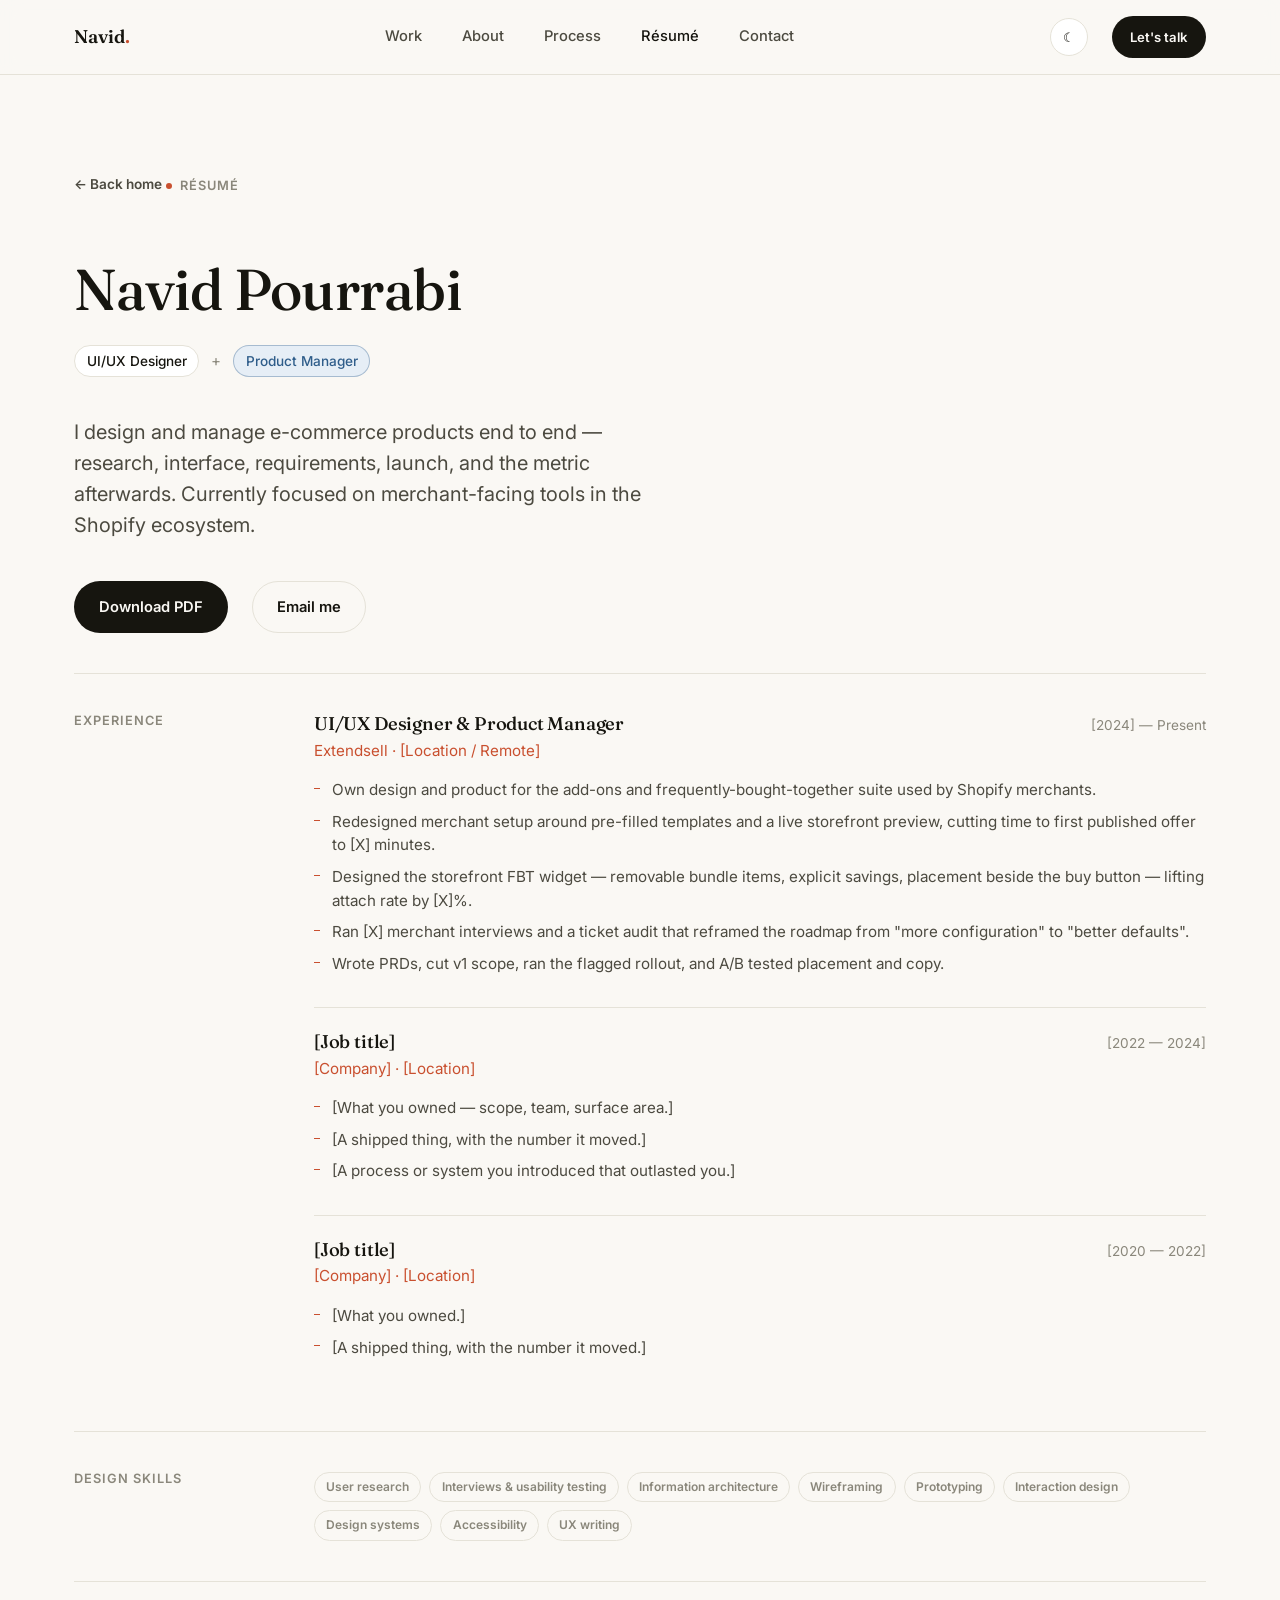
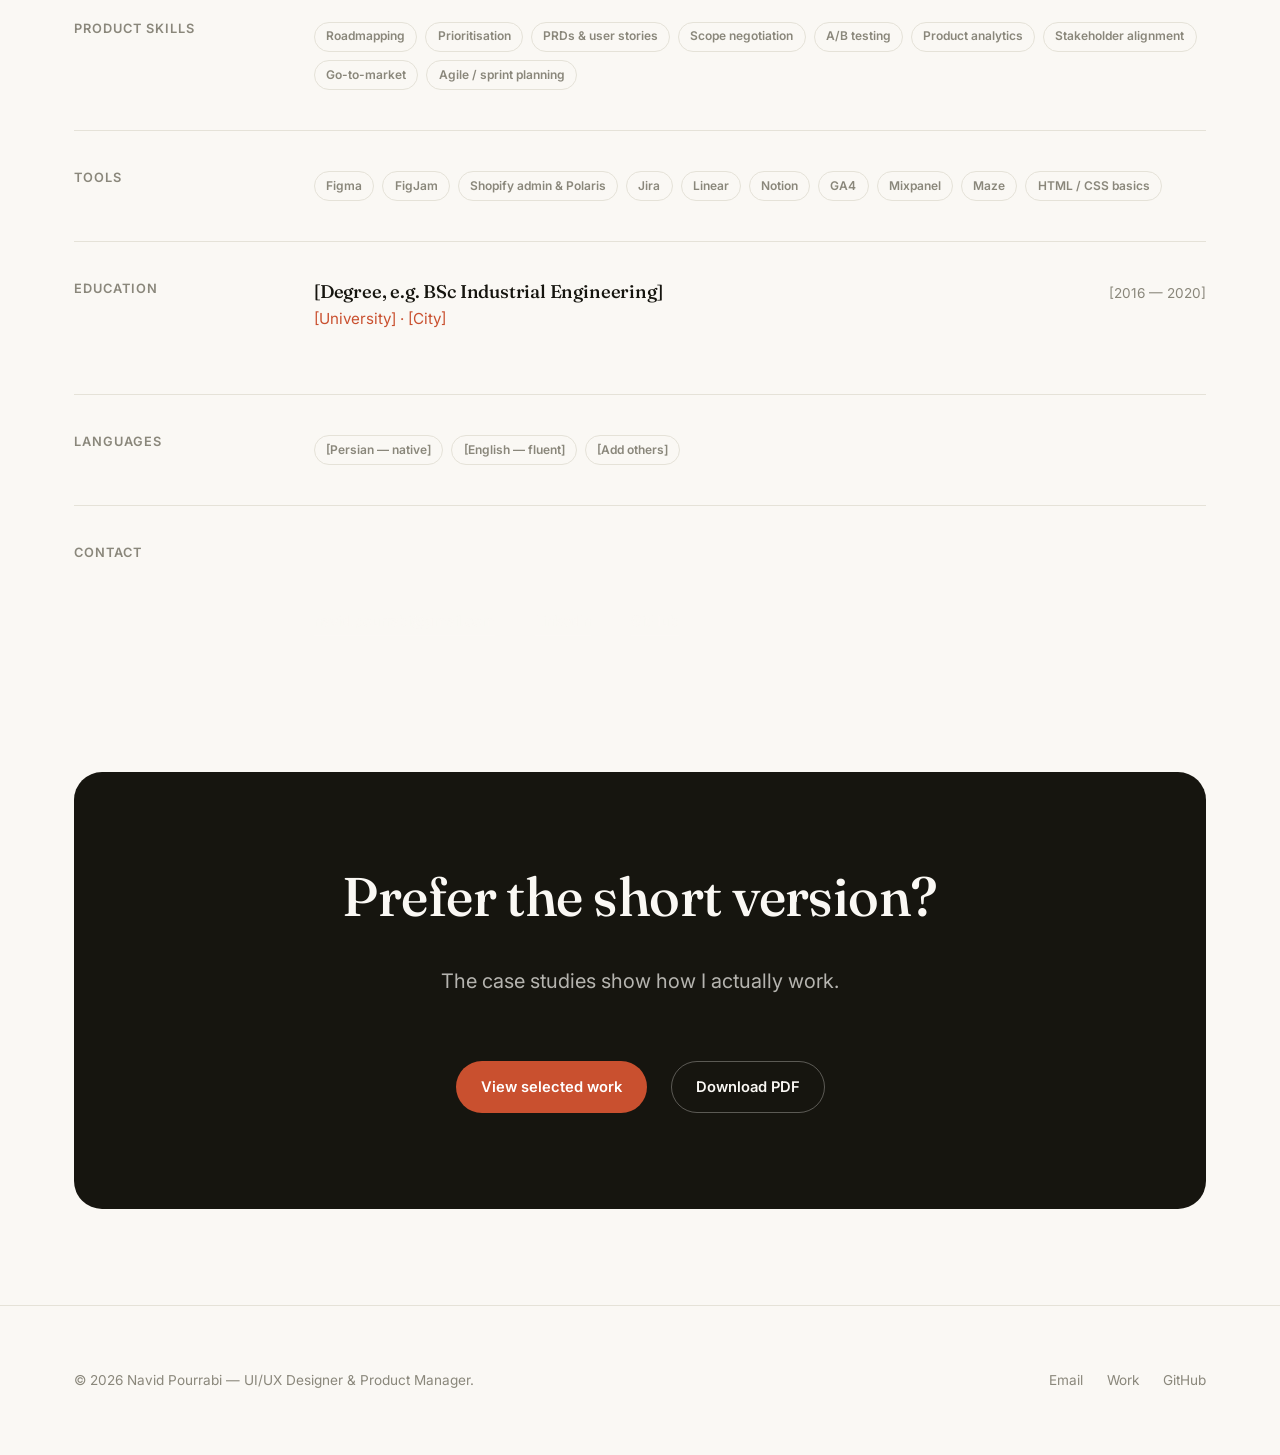
==== resume.html @ 749eed10 "Rebuild portfolio around dual UI/UX + product role - Reposition site for "UI/UX Designer & Product M" ====
<!DOCTYPE html>
<html lang="en">
<head>
<meta charset="UTF-8" />
<meta name="viewport" content="width=device-width, initial-scale=1.0" />
<title>Résumé — Navid Pourrabi, UI/UX Designer &amp; Product Manager</title>
<meta name="description" content="Résumé of Navid Pourrabi — UI/UX designer and product manager working on e-commerce products." />

<!--
  FILL-IN GUIDE
  -------------
  Replace every [SQUARE BRACKET] with your real details.
  Drop your PDF at: assets/resume-navid-pourrabi.pdf
  (the Download button below already points there)
-->

<link rel="preconnect" href="https://fonts.googleapis.com" />
<link rel="preconnect" href="https://fonts.gstatic.com" crossorigin />
<link href="https://fonts.googleapis.com/css2?family=Fraunces:ital,opsz,wght@0,9..144,400;0,9..144,500;0,9..144,600;1,9..144,500&family=Inter:wght@400;500;600;700&display=swap" rel="stylesheet" />
<link rel="stylesheet" href="assets/css/style.css" />
<script>(function(){try{var t=localStorage.getItem("theme");if(!t){t=window.matchMedia("(prefers-color-scheme: dark)").matches?"dark":"light";}document.documentElement.setAttribute("data-theme",t);}catch(e){}})();</script>
</head>
<body>

<header class="site-header">
  <div class="wrap">
    <a href="index.html" class="logo">Navid<span>.</span></a>
    <nav class="nav-links">
      <a href="index.html#work">Work</a>
      <a href="index.html#about">About</a>
      <a href="index.html#process">Process</a>
      <a href="resume.html" class="active">Résumé</a>
      <a href="index.html#contact">Contact</a>
    </nav>
    <div class="nav-actions">
      <button class="theme-toggle" data-theme-toggle aria-label="Toggle dark mode">☾</button>
      <a href="index.html#contact" class="btn btn-primary btn-sm">Let's talk</a>
      <button class="nav-toggle" data-nav-toggle aria-label="Toggle menu"><span></span></button>
    </div>
  </div>
</header>

<main>

  <section class="resume-head">
    <div class="wrap">
      <a href="index.html" class="cs-back reveal">← Back home</a>
      <div class="eyebrow reveal">Résumé</div>
      <h1 class="reveal">Navid Pourrabi</h1>

      <div class="role-line reveal">
        <span class="role-chip">UI/UX Designer</span>
        <span class="role-sep">+</span>
        <span class="role-chip is-data">Product Manager</span>
      </div>

      <p class="hero-sub reveal">
        I design and manage e-commerce products end to end — research, interface,
        requirements, launch, and the metric afterwards. Currently focused on
        merchant-facing tools in the Shopify ecosystem.
      </p>

      <div class="resume-actions reveal">
        <a href="assets/resume-navid-pourrabi.pdf" class="btn btn-primary" download>Download PDF</a>
        <a href="mailto:navid.pourrabi@gmail.com" class="btn btn-ghost">Email me</a>
      </div>
    </div>
  </section>

  <div class="wrap">

    <!-- ============ EXPERIENCE ============ -->
    <section class="resume-grid reveal">
      <h2>Experience</h2>
      <div>

        <div class="resume-role">
          <div class="r-top">
            <h3>UI/UX Designer &amp; Product Manager</h3>
            <span class="r-when">[2024] — Present</span>
          </div>
          <div class="r-org">Extendsell · [Location / Remote]</div>
          <ul>
            <li>Own design and product for the add-ons and frequently-bought-together suite used by Shopify merchants.</li>
            <li>Redesigned merchant setup around pre-filled templates and a live storefront preview, cutting time to first published offer to [X] minutes.</li>
            <li>Designed the storefront FBT widget — removable bundle items, explicit savings, placement beside the buy button — lifting attach rate by [X]%.</li>
            <li>Ran [X] merchant interviews and a ticket audit that reframed the roadmap from "more configuration" to "better defaults".</li>
            <li>Wrote PRDs, cut v1 scope, ran the flagged rollout, and A/B tested placement and copy.</li>
          </ul>
        </div>

        <!-- DUPLICATE THIS BLOCK PER ROLE -->
        <div class="resume-role">
          <div class="r-top">
            <h3>[Job title]</h3>
            <span class="r-when">[2022 — 2024]</span>
          </div>
          <div class="r-org">[Company] · [Location]</div>
          <ul>
            <li>[What you owned — scope, team, surface area.]</li>
            <li>[A shipped thing, with the number it moved.]</li>
            <li>[A process or system you introduced that outlasted you.]</li>
          </ul>
        </div>

        <div class="resume-role">
          <div class="r-top">
            <h3>[Job title]</h3>
            <span class="r-when">[2020 — 2022]</span>
          </div>
          <div class="r-org">[Company] · [Location]</div>
          <ul>
            <li>[What you owned.]</li>
            <li>[A shipped thing, with the number it moved.]</li>
          </ul>
        </div>

      </div>
    </section>

    <!-- ============ SKILLS ============ -->
    <section class="resume-grid reveal">
      <h2>Design skills</h2>
      <div class="tag-cloud">
        <span class="pill">User research</span>
        <span class="pill">Interviews &amp; usability testing</span>
        <span class="pill">Information architecture</span>
        <span class="pill">Wireframing</span>
        <span class="pill">Prototyping</span>
        <span class="pill">Interaction design</span>
        <span class="pill">Design systems</span>
        <span class="pill">Accessibility</span>
        <span class="pill">UX writing</span>
      </div>
    </section>

    <section class="resume-grid reveal">
      <h2>Product skills</h2>
      <div class="tag-cloud">
        <span class="pill">Roadmapping</span>
        <span class="pill">Prioritisation</span>
        <span class="pill">PRDs &amp; user stories</span>
        <span class="pill">Scope negotiation</span>
        <span class="pill">A/B testing</span>
        <span class="pill">Product analytics</span>
        <span class="pill">Stakeholder alignment</span>
        <span class="pill">Go-to-market</span>
        <span class="pill">Agile / sprint planning</span>
      </div>
    </section>

    <section class="resume-grid reveal">
      <h2>Tools</h2>
      <div class="tag-cloud">
        <span class="pill">Figma</span>
        <span class="pill">FigJam</span>
        <span class="pill">Shopify admin &amp; Polaris</span>
        <span class="pill">Jira</span>
        <span class="pill">Linear</span>
        <span class="pill">Notion</span>
        <span class="pill">GA4</span>
        <span class="pill">Mixpanel</span>
        <span class="pill">Maze</span>
        <span class="pill">HTML / CSS basics</span>
      </div>
    </section>

    <!-- ============ EDUCATION ============ -->
    <section class="resume-grid reveal">
      <h2>Education</h2>
      <div>
        <div class="resume-role">
          <div class="r-top">
            <h3>[Degree, e.g. BSc Industrial Engineering]</h3>
            <span class="r-when">[2016 — 2020]</span>
          </div>
          <div class="r-org">[University] · [City]</div>
        </div>
        <!-- Add certifications here too, e.g. Google UX, Nielsen Norman, Scrum -->
      </div>
    </section>

    <!-- ============ LANGUAGES ============ -->
    <section class="resume-grid reveal">
      <h2>Languages</h2>
      <div class="tag-cloud">
        <span class="pill">[Persian — native]</span>
        <span class="pill">[English — fluent]</span>
        <span class="pill">[Add others]</span>
      </div>
    </section>

    <!-- ============ CONTACT ============ -->
    <section class="resume-grid reveal">
      <h2>Contact</h2>
      <div class="contact-list" style="justify-content:flex-start;">
        <a href="mailto:navid.pourrabi@gmail.com">navid.pourrabi@gmail.com</a>
        <a href="https://www.linkedin.com/in/your-handle" target="_blank" rel="noopener">LinkedIn</a>
        <a href="https://github.com/NavidPourrabi" target="_blank" rel="noopener">GitHub</a>
      </div>
    </section>

  </div>

  <section class="section">
    <div class="wrap">
      <div class="cta-block reveal">
        <h2>Prefer the short version?</h2>
        <p class="hero-sub">The case studies show how I actually work.</p>
        <div class="cta-actions">
          <a href="index.html#work" class="btn btn-primary">View selected work</a>
          <a href="assets/resume-navid-pourrabi.pdf" class="btn btn-ghost" download>Download PDF</a>
        </div>
      </div>
    </div>
  </section>

</main>

<footer class="site-footer">
  <div class="wrap" style="display:flex;align-items:center;justify-content:space-between;flex-wrap:wrap;gap:1rem;width:100%;">
    <span>© <span data-year></span> Navid Pourrabi — UI/UX Designer &amp; Product Manager.</span>
    <div class="footer-links">
      <a href="mailto:navid.pourrabi@gmail.com">Email</a>
      <a href="index.html#work">Work</a>
      <a href="https://github.com/NavidPourrabi" target="_blank" rel="noopener">GitHub</a>
    </div>
  </div>
</footer>

<script src="assets/js/main.js"></script>
</body>
</html>
---- assets/css/style.css ----
/* ==========================================================================
   Design tokens
   ========================================================================== */
:root {
  /* Color */
  --color-bg: #faf8f4;
  --color-surface: #ffffff;
  --color-ink: #16150f;
  --color-ink-soft: #4c4a40;
  --color-ink-faint: #8a877b;
  --color-border: #e5e2d8;
  --color-accent: #c9502f;
  --color-accent-ink: #14140f;

  /* Data accent — metrics, outcome numbers, charts */
  --color-data: #2f5d8a;
  --color-data-soft: #e6eef6;

  /* Dark mode */
  --color-bg-dark: #100f0c;
  --color-surface-dark: #191814;
  --color-ink-dark: #f5f3ed;
  --color-ink-soft-dark: #c2bfb2;
  --color-ink-faint-dark: #7d7a6f;
  --color-border-dark: #2b2a23;
  --color-data-dark: #7fb0dd;
  --color-data-soft-dark: #1a2733;

  /* Type */
  --font-display: 'Fraunces', Georgia, 'Times New Roman', serif;
  --font-body: 'Inter', -apple-system, BlinkMacSystemFont, 'Segoe UI', sans-serif;

  /* Spacing scale */
  --space-3xs: 0.25rem;
  --space-2xs: 0.5rem;
  --space-xs: 0.75rem;
  --space-sm: 1rem;
  --space-md: 1.5rem;
  --space-lg: 2.5rem;
  --space-xl: 4rem;
  --space-2xl: 6rem;
  --space-3xl: 9rem;

  /* Layout */
  --max-width: 1180px;
  --radius-sm: 6px;
  --radius-md: 14px;
  --radius-lg: 28px;

  --ease: cubic-bezier(0.16, 1, 0.3, 1);
}

[data-theme='dark'] {
  --color-bg: var(--color-bg-dark);
  --color-surface: var(--color-surface-dark);
  --color-ink: var(--color-ink-dark);
  --color-ink-soft: var(--color-ink-soft-dark);
  --color-ink-faint: var(--color-ink-faint-dark);
  --color-border: var(--color-border-dark);
  --color-accent: #e8714e;
  --color-data: var(--color-data-dark);
  --color-data-soft: var(--color-data-soft-dark);
}

/* ==========================================================================
   Reset
   ========================================================================== */
*,
*::before,
*::after {
  box-sizing: border-box;
}

html {
  scroll-behavior: smooth;
}

body {
  margin: 0;
  background: var(--color-bg);
  color: var(--color-ink);
  font-family: var(--font-body);
  font-size: 16px;
  line-height: 1.55;
  -webkit-font-smoothing: antialiased;
  transition: background 0.3s var(--ease), color 0.3s var(--ease);
}

img {
  max-width: 100%;
  display: block;
}

a {
  color: inherit;
  text-decoration: none;
}

ul {
  margin: 0;
  padding: 0;
  list-style: none;
}

h1, h2, h3, h4 {
  font-family: var(--font-display);
  font-weight: 500;
  line-height: 1.08;
  margin: 0;
  letter-spacing: -0.01em;
}

p {
  margin: 0;
}

button {
  font-family: inherit;
  cursor: pointer;
}

/* ==========================================================================
   Layout helpers
   ========================================================================== */
.wrap {
  max-width: var(--max-width);
  margin-inline: auto;
  padding-inline: var(--space-md);
}

.section {
  padding-block: var(--space-2xl);
}

.section-head {
  display: flex;
  align-items: flex-end;
  justify-content: space-between;
  gap: var(--space-md);
  margin-bottom: var(--space-xl);
  flex-wrap: wrap;
}

.eyebrow {
  display: inline-flex;
  align-items: center;
  gap: var(--space-2xs);
  font-size: 0.8rem;
  font-weight: 600;
  letter-spacing: 0.08em;
  text-transform: uppercase;
  color: var(--color-ink-faint);
  margin-bottom: var(--space-sm);
}

.eyebrow::before {
  content: '';
  width: 6px;
  height: 6px;
  border-radius: 50%;
  background: var(--color-accent);
}

/* ==========================================================================
   Header / Nav
   ========================================================================== */
.site-header {
  position: sticky;
  top: 0;
  z-index: 50;
  background: color-mix(in srgb, var(--color-bg) 85%, transparent);
  backdrop-filter: blur(10px);
  border-bottom: 1px solid var(--color-border);
}

/* `backdrop-filter` on an ancestor makes it the containing block for any
   `position: fixed` descendant (like the mobile .nav-links overlay below),
   which breaks its full-viewport sizing. Drop the filter while the mobile
   menu is open so the overlay is positioned against the viewport again. */
body.nav-open .site-header {
  backdrop-filter: none;
  background: var(--color-bg);
}

.site-header .wrap {
  display: flex;
  align-items: center;
  justify-content: space-between;
  padding-block: var(--space-sm);
}

.logo {
  font-family: var(--font-display);
  font-size: 1.15rem;
  font-weight: 600;
}

.logo span {
  color: var(--color-accent);
}

.nav-links {
  display: flex;
  align-items: center;
  gap: var(--space-lg);
  font-size: 0.92rem;
  font-weight: 500;
}

.nav-links a {
  position: relative;
  color: var(--color-ink-soft);
  transition: color 0.2s var(--ease);
}

.nav-links a:hover,
.nav-links a.active {
  color: var(--color-ink);
}

.nav-actions {
  display: flex;
  align-items: center;
  gap: var(--space-md);
}

.theme-toggle {
  width: 38px;
  height: 38px;
  display: grid;
  place-items: center;
  border-radius: 50%;
  border: 1px solid var(--color-border);
  background: var(--color-surface);
  color: var(--color-ink);
  transition: transform 0.25s var(--ease), background 0.2s var(--ease);
}

.theme-toggle:hover {
  transform: rotate(20deg);
}

.nav-toggle {
  display: none;
  border: none;
  background: none;
  width: 32px;
  height: 24px;
  position: relative;
}

.nav-toggle span,
.nav-toggle span::before,
.nav-toggle span::after {
  content: '';
  position: absolute;
  left: 0;
  width: 100%;
  height: 2px;
  background: var(--color-ink);
  transition: transform 0.25s var(--ease), opacity 0.25s var(--ease);
}

.nav-toggle span { top: 50%; transform: translateY(-50%); }
.nav-toggle span::before { top: -8px; }
.nav-toggle span::after { top: 8px; }

/* ==========================================================================
   Buttons
   ========================================================================== */
.btn {
  display: inline-flex;
  align-items: center;
  gap: var(--space-2xs);
  padding: 0.85rem 1.5rem;
  border-radius: 999px;
  font-size: 0.92rem;
  font-weight: 600;
  border: 1px solid transparent;
  transition: transform 0.2s var(--ease), background 0.2s var(--ease), color 0.2s var(--ease), border-color 0.2s var(--ease);
  white-space: nowrap;
}

.btn:hover {
  transform: translateY(-2px);
}

.btn-primary {
  background: var(--color-ink);
  color: var(--color-bg);
}

.btn-primary:hover {
  background: var(--color-accent);
  color: #fff;
}

.btn-ghost {
  background: transparent;
  border-color: var(--color-border);
  color: var(--color-ink);
}

.btn-ghost:hover {
  border-color: var(--color-ink);
}

.btn-sm {
  padding: 0.6rem 1.1rem;
  font-size: 0.82rem;
}

/* ==========================================================================
   Hero
   ========================================================================== */
.hero {
  padding-block: var(--space-3xl) var(--space-2xl);
}

.hero-kicker {
  display: flex;
  align-items: center;
  gap: var(--space-sm);
  margin-bottom: var(--space-lg);
}

.hero-avatar {
  width: 44px;
  height: 44px;
  border-radius: 50%;
  background: linear-gradient(135deg, var(--color-accent), #ffb199);
  border: 2px solid var(--color-surface);
  box-shadow: 0 0 0 1px var(--color-border);
}

.hero-status {
  font-size: 0.85rem;
  color: var(--color-ink-soft);
  display: flex;
  align-items: center;
  gap: var(--space-2xs);
}

.status-dot {
  width: 7px;
  height: 7px;
  border-radius: 50%;
  background: #3bb273;
  box-shadow: 0 0 0 3px color-mix(in srgb, #3bb273 25%, transparent);
}

.hero h1 {
  font-size: clamp(2.6rem, 6vw, 5.2rem);
  max-width: 16ch;
}

.hero h1 em {
  font-style: italic;
  color: var(--color-accent);
}

.hero-sub {
  margin-top: var(--space-lg);
  max-width: 46ch;
  font-size: clamp(1.05rem, 1.6vw, 1.25rem);
  color: var(--color-ink-soft);
}

.hero-actions {
  margin-top: var(--space-xl);
  display: flex;
  gap: var(--space-md);
  flex-wrap: wrap;
  align-items: center;
}

.hero-meta {
  margin-top: var(--space-2xl);
  display: grid;
  grid-template-columns: repeat(4, 1fr);
  border-top: 1px solid var(--color-border);
  padding-top: var(--space-lg);
  gap: var(--space-md);
}

.hero-meta dt {
  font-size: 0.78rem;
  text-transform: uppercase;
  letter-spacing: 0.06em;
  color: var(--color-ink-faint);
  margin-bottom: var(--space-3xs);
}

.hero-meta dd {
  margin: 0;
  font-family: var(--font-display);
  font-size: 1.3rem;
}

/* ==========================================================================
   Work grid
   ========================================================================== */
.work-grid {
  display: grid;
  grid-template-columns: repeat(2, 1fr);
  gap: var(--space-lg);
}

.work-card {
  grid-column: span 1;
  border-radius: var(--radius-lg);
  overflow: hidden;
  background: var(--color-surface);
  border: 1px solid var(--color-border);
  transition: transform 0.35s var(--ease), box-shadow 0.35s var(--ease), border-color 0.35s var(--ease);
  display: flex;
  flex-direction: column;
}

.work-card:hover {
  transform: translateY(-6px);
  box-shadow: 0 24px 48px -24px rgba(20, 20, 15, 0.25);
  border-color: transparent;
}

.work-card.featured {
  grid-column: span 2;
}

.work-thumb {
  aspect-ratio: 16 / 10;
  position: relative;
  overflow: hidden;
}

.work-card.featured .work-thumb {
  aspect-ratio: 21 / 9;
}

.work-thumb img {
  width: 100%;
  height: 100%;
  object-fit: cover;
  transition: transform 0.5s var(--ease);
}

.work-card:hover .work-thumb img {
  transform: scale(1.04);
}

.work-tag {
  position: absolute;
  top: var(--space-md);
  left: var(--space-md);
  background: color-mix(in srgb, var(--color-bg) 80%, transparent);
  backdrop-filter: blur(6px);
  padding: 0.35rem 0.8rem;
  border-radius: 999px;
  font-size: 0.75rem;
  font-weight: 600;
  letter-spacing: 0.03em;
}

.work-body {
  padding: var(--space-lg);
  display: flex;
  flex-direction: column;
  gap: var(--space-sm);
  flex: 1;
}

.work-title-row {
  display: flex;
  align-items: baseline;
  justify-content: space-between;
  gap: var(--space-sm);
}

.work-title-row h3 {
  font-size: 1.4rem;
}

.work-arrow {
  flex-shrink: 0;
  width: 34px;
  height: 34px;
  border-radius: 50%;
  border: 1px solid var(--color-border);
  display: grid;
  place-items: center;
  transition: transform 0.3s var(--ease), background 0.3s var(--ease), border-color 0.3s var(--ease);
}

.work-card:hover .work-arrow {
  background: var(--color-accent);
  border-color: var(--color-accent);
  color: #fff;
  transform: rotate(45deg);
}

.work-desc {
  color: var(--color-ink-soft);
  font-size: 0.96rem;
}

.work-meta-row {
  display: flex;
  gap: var(--space-sm);
  flex-wrap: wrap;
  margin-top: auto;
  padding-top: var(--space-sm);
}

.pill {
  font-size: 0.75rem;
  font-weight: 600;
  color: var(--color-ink-faint);
  border: 1px solid var(--color-border);
  border-radius: 999px;
  padding: 0.3rem 0.7rem;
}

/* ==========================================================================
   About
   ========================================================================== */
.about-grid {
  display: grid;
  grid-template-columns: 0.9fr 1.1fr;
  gap: var(--space-2xl);
  align-items: start;
}

.about-portrait {
  aspect-ratio: 4 / 5;
  border-radius: var(--radius-lg);
  overflow: hidden;
  background: linear-gradient(160deg, #ffe3d6, #ff5a36 120%);
  position: sticky;
  top: 6rem;
}

.about-portrait img {
  width: 100%;
  height: 100%;
  object-fit: cover;
  mix-blend-mode: luminosity;
}

.about-lede {
  font-family: var(--font-display);
  font-size: clamp(1.4rem, 2.4vw, 2rem);
  line-height: 1.35;
  max-width: 30ch;
  margin-bottom: var(--space-lg);
}

.about-body p + p {
  margin-top: var(--space-md);
}

.about-body {
  color: var(--color-ink-soft);
  max-width: 58ch;
}

.skills-grid {
  margin-top: var(--space-xl);
  display: grid;
  grid-template-columns: repeat(2, 1fr);
  gap: var(--space-lg);
}

.skills-group h4 {
  font-size: 0.8rem;
  text-transform: uppercase;
  letter-spacing: 0.06em;
  color: var(--color-ink-faint);
  margin-bottom: var(--space-sm);
  font-family: var(--font-body);
  font-weight: 600;
}

.skills-group ul {
  display: flex;
  flex-wrap: wrap;
  gap: var(--space-2xs);
}

.skills-group li {
  font-size: 0.85rem;
  border: 1px solid var(--color-border);
  border-radius: var(--radius-sm);
  padding: 0.4rem 0.7rem;
}

.timeline {
  margin-top: var(--space-2xl);
  border-top: 1px solid var(--color-border);
}

.timeline-item {
  display: grid;
  grid-template-columns: 8rem 1fr;
  gap: var(--space-lg);
  padding-block: var(--space-lg);
  border-bottom: 1px solid var(--color-border);
}

.timeline-item time {
  color: var(--color-ink-faint);
  font-size: 0.85rem;
  font-weight: 600;
}

.timeline-item h4 {
  font-family: var(--font-body);
  font-size: 1.05rem;
  font-weight: 600;
  margin-bottom: var(--space-3xs);
}

.timeline-item p {
  color: var(--color-ink-soft);
  font-size: 0.92rem;
}

/* ==========================================================================
   Testimonials / process strip
   ========================================================================== */
.process-strip {
  display: grid;
  grid-template-columns: repeat(4, 1fr);
  gap: var(--space-md);
}

.process-step {
  padding: var(--space-lg);
  border-radius: var(--radius-md);
  background: var(--color-surface);
  border: 1px solid var(--color-border);
}

.process-step .step-num {
  font-family: var(--font-display);
  font-size: 2rem;
  color: var(--color-accent);
  margin-bottom: var(--space-sm);
}

.process-step h4 {
  font-family: var(--font-body);
  font-size: 1rem;
  font-weight: 600;
  margin-bottom: var(--space-2xs);
}

.process-step p {
  font-size: 0.88rem;
  color: var(--color-ink-soft);
}

/* ==========================================================================
   Contact / CTA
   ========================================================================== */
.cta-block {
  border-radius: var(--radius-lg);
  background: var(--color-ink);
  color: var(--color-bg);
  padding: var(--space-2xl) var(--space-xl);
  text-align: center;
  position: relative;
  overflow: hidden;
}

.cta-block h2 {
  font-size: clamp(2rem, 4.5vw, 3.4rem);
  max-width: 20ch;
  margin-inline: auto;
}

.cta-block .hero-sub {
  color: color-mix(in srgb, var(--color-bg) 70%, transparent);
  margin-inline: auto;
  text-align: center;
}

.cta-actions {
  margin-top: var(--space-xl);
  display: flex;
  gap: var(--space-md);
  justify-content: center;
  flex-wrap: wrap;
}

.cta-block .btn-primary {
  background: var(--color-accent);
  color: #fff;
}

.cta-block .btn-ghost {
  border-color: color-mix(in srgb, var(--color-bg) 30%, transparent);
  color: var(--color-bg);
}

.contact-list {
  margin-top: var(--space-xl);
  display: flex;
  gap: var(--space-lg);
  justify-content: center;
  flex-wrap: wrap;
  font-size: 0.9rem;
}

.contact-list a {
  color: color-mix(in srgb, var(--color-bg) 80%, transparent);
  border-bottom: 1px solid color-mix(in srgb, var(--color-bg) 30%, transparent);
  padding-bottom: 2px;
  transition: color 0.2s var(--ease), border-color 0.2s var(--ease);
}

.contact-list a:hover {
  color: var(--color-bg);
  border-color: var(--color-bg);
}

/* ==========================================================================
   Footer
   ========================================================================== */
.site-footer {
  padding-block: var(--space-xl);
  border-top: 1px solid var(--color-border);
  display: flex;
  align-items: center;
  justify-content: space-between;
  flex-wrap: wrap;
  gap: var(--space-md);
  color: var(--color-ink-faint);
  font-size: 0.85rem;
}

.footer-links {
  display: flex;
  gap: var(--space-md);
}

/* ==========================================================================
   Case study page
   ========================================================================== */
.cs-hero {
  padding-block: var(--space-2xl) var(--space-xl);
  border-bottom: 1px solid var(--color-border);
}

.cs-back {
  display: inline-flex;
  align-items: center;
  gap: var(--space-2xs);
  font-size: 0.85rem;
  font-weight: 600;
  color: var(--color-ink-soft);
  margin-bottom: var(--space-xl);
}

.cs-back:hover {
  color: var(--color-ink);
}

.cs-hero h1 {
  font-size: clamp(2.2rem, 5vw, 3.6rem);
  max-width: 20ch;
}

.cs-hero .hero-sub {
  margin-top: var(--space-md);
}

.cs-meta-grid {
  margin-top: var(--space-2xl);
  display: grid;
  grid-template-columns: repeat(4, 1fr);
  gap: var(--space-lg);
  border-top: 1px solid var(--color-border);
  padding-top: var(--space-lg);
}

.cs-cover {
  margin-top: var(--space-2xl);
  border-radius: var(--radius-lg);
  overflow: hidden;
  aspect-ratio: 16 / 8;
}

.cs-body {
  max-width: 72ch;
  margin-inline: auto;
}

.cs-body .section {
  padding-block: var(--space-xl);
  border-bottom: 1px solid var(--color-border);
}

.cs-body h2 {
  font-size: clamp(1.6rem, 3vw, 2.2rem);
  margin-bottom: var(--space-md);
}

.cs-body p {
  color: var(--color-ink-soft);
  font-size: 1.02rem;
}

.cs-body p + p {
  margin-top: var(--space-md);
}

.cs-body ul {
  margin-top: var(--space-md);
  display: flex;
  flex-direction: column;
  gap: var(--space-sm);
}

.cs-body ul li {
  padding-left: var(--space-md);
  position: relative;
  color: var(--color-ink-soft);
}

.cs-body ul li::before {
  content: '';
  position: absolute;
  left: 0;
  top: 0.55em;
  width: 6px;
  height: 6px;
  border-radius: 50%;
  background: var(--color-accent);
}

.cs-image-row {
  margin-top: var(--space-lg);
  display: grid;
  grid-template-columns: 1fr 1fr;
  gap: var(--space-md);
}

.cs-image-row img,
.cs-image-row .img-placeholder {
  border-radius: var(--radius-md);
  aspect-ratio: 4 / 3;
}

.img-placeholder {
  width: 100%;
  height: 100%;
  background: repeating-linear-gradient(
    135deg,
    var(--color-border),
    var(--color-border) 10px,
    var(--color-surface) 10px,
    var(--color-surface) 20px
  );
  display: grid;
  place-items: center;
  color: var(--color-ink-faint);
  font-size: 0.8rem;
  font-weight: 600;
  text-align: center;
  padding: var(--space-sm);
}

.cs-outcome-grid {
  display: grid;
  grid-template-columns: repeat(3, 1fr);
  gap: var(--space-md);
  margin-top: var(--space-md);
}

.outcome-stat {
  padding: var(--space-lg);
  border-radius: var(--radius-md);
  background: var(--color-surface);
  border: 1px solid var(--color-border);
  text-align: center;
}

.outcome-stat .stat-num {
  font-family: var(--font-display);
  font-size: 2.4rem;
  color: var(--color-accent);
}

.outcome-stat .stat-label {
  margin-top: var(--space-2xs);
  font-size: 0.85rem;
  color: var(--color-ink-soft);
}

.cs-next {
  padding-block: var(--space-2xl);
  text-align: center;
}

/* ==========================================================================
   Responsive
   ========================================================================== */
@media (max-width: 900px) {
  .nav-links,
  .nav-actions .btn {
    display: none;
  }

  .nav-toggle {
    display: block;
  }

  .about-grid {
    grid-template-columns: 1fr;
  }

  .about-portrait {
    position: static;
    max-width: 320px;
  }

  .skills-grid {
    grid-template-columns: 1fr;
  }

  .process-strip {
    grid-template-columns: repeat(2, 1fr);
  }

  .cs-meta-grid,
  .cs-outcome-grid {
    grid-template-columns: repeat(2, 1fr);
  }
}

@media (max-width: 720px) {
  .hero-meta {
    grid-template-columns: repeat(2, 1fr);
  }

  .work-grid {
    grid-template-columns: 1fr;
  }

  .work-card.featured {
    grid-column: span 1;
  }

  .about-grid,
  .process-strip,
  .cs-meta-grid,
  .cs-outcome-grid,
  .cs-image-row {
    grid-template-columns: 1fr;
  }

  .site-footer {
    flex-direction: column;
    align-items: flex-start;
  }
}

/* ==========================================================================
   Nav open state (mobile)
   ========================================================================== */
.nav-open .nav-links {
  display: flex;
  position: fixed;
  inset: 64px 0 0 0;
  flex-direction: column;
  align-items: flex-start;
  padding: var(--space-lg) var(--space-md);
  background: var(--color-bg);
  gap: var(--space-md);
  font-size: 1.3rem;
  z-index: 40;
}

.nav-open .nav-toggle span { transform: translateY(-50%) rotate(45deg); }
.nav-open .nav-toggle span::before { transform: translateY(8px) rotate(0deg); opacity: 0; }
.nav-open .nav-toggle span::after { transform: translateY(-8px) rotate(90deg); }

/* ==========================================================================
   Reveal-on-scroll
   ========================================================================== */
/* .reveal elements are fully visible by default (and always visible with
   JS disabled / crawlers / screenshot tools). JS opts elements into the
   hidden starting state via .reveal-init, then reveals them on scroll. */
.reveal.reveal-init {
  opacity: 0;
  transform: translateY(24px);
  transition: opacity 0.7s var(--ease), transform 0.7s var(--ease);
}

.reveal.reveal-init.is-visible {
  opacity: 1;
  transform: translateY(0);
}

/* ==========================================================================
   Role line — dual title (design + product)
   ========================================================================== */
.role-line {
  display: flex;
  align-items: center;
  gap: var(--space-xs);
  flex-wrap: wrap;
  margin-top: var(--space-md);
  font-size: 0.95rem;
  color: var(--color-ink-soft);
}

.role-chip {
  display: inline-flex;
  align-items: center;
  gap: 0.4em;
  padding: 0.35em 0.85em;
  border-radius: 100px;
  border: 1px solid var(--color-border);
  background: var(--color-surface);
  font-weight: 500;
  font-size: 0.85rem;
  color: var(--color-ink);
  white-space: nowrap;
}

.role-chip.is-data {
  border-color: color-mix(in srgb, var(--color-data) 35%, transparent);
  background: var(--color-data-soft);
  color: var(--color-data);
}

.role-sep {
  color: var(--color-ink-faint);
}

/* ==========================================================================
   Metric band — outcome numbers (product-manager proof)
   ========================================================================== */
.metric-band {
  display: grid;
  grid-template-columns: repeat(4, 1fr);
  gap: 1px;
  margin-top: var(--space-2xl);
  background: var(--color-border);
  border: 1px solid var(--color-border);
  border-radius: var(--radius-md);
  overflow: hidden;
}

.metric {
  background: var(--color-surface);
  padding: var(--space-md) var(--space-sm);
}

.metric .metric-num {
  font-family: var(--font-display);
  font-size: clamp(1.6rem, 3vw, 2.3rem);
  line-height: 1.05;
  color: var(--color-data);
  letter-spacing: -0.01em;
}

.metric .metric-label {
  margin-top: var(--space-3xs);
  font-size: 0.8rem;
  color: var(--color-ink-faint);
  line-height: 1.4;
}

/* ==========================================================================
   Work card — outcome row (B-direction proof on every card)
   ========================================================================== */
.work-outcome {
  display: flex;
  gap: var(--space-md);
  margin-top: var(--space-sm);
  padding-top: var(--space-sm);
  border-top: 1px solid var(--color-border);
}

.work-outcome div {
  min-width: 0;
}

.work-outcome .o-num {
  font-family: var(--font-display);
  font-size: 1.15rem;
  color: var(--color-data);
  line-height: 1.2;
}

.work-outcome .o-label {
  font-size: 0.72rem;
  color: var(--color-ink-faint);
  text-transform: uppercase;
  letter-spacing: 0.05em;
}

.pill.pill-role {
  border-color: color-mix(in srgb, var(--color-accent) 35%, transparent);
  color: var(--color-accent);
}

/* ==========================================================================
   Résumé page
   ========================================================================== */
.resume-head {
  padding-block: var(--space-2xl) var(--space-lg);
}

.resume-head h1 {
  font-size: clamp(2.2rem, 5vw, 3.6rem);
}

.resume-actions {
  margin-top: var(--space-lg);
  display: flex;
  gap: var(--space-md);
  flex-wrap: wrap;
}

.resume-grid {
  display: grid;
  grid-template-columns: 200px 1fr;
  gap: var(--space-lg);
  padding-block: var(--space-lg);
  border-top: 1px solid var(--color-border);
}

.resume-grid + .resume-grid {
  border-top: 1px solid var(--color-border);
}

.resume-grid > h2 {
  margin: 0;
  font-size: 0.8rem;
  text-transform: uppercase;
  letter-spacing: 0.08em;
  color: var(--color-ink-faint);
  font-family: var(--font-body);
  font-weight: 600;
}

.resume-role {
  padding-bottom: var(--space-md);
}

.resume-role + .resume-role {
  border-top: 1px solid var(--color-border);
  padding-top: var(--space-md);
}

.resume-role .r-top {
  display: flex;
  justify-content: space-between;
  align-items: baseline;
  gap: var(--space-md);
  flex-wrap: wrap;
}

.resume-role h3 {
  margin: 0;
  font-size: 1.15rem;
}

.resume-role .r-when {
  font-size: 0.85rem;
  color: var(--color-ink-faint);
  white-space: nowrap;
}

.resume-role .r-org {
  color: var(--color-accent);
  font-size: 0.95rem;
  margin-top: 0.15rem;
}

.resume-role ul {
  margin: var(--space-sm) 0 0;
  padding: 0;
  list-style: none;
}

.resume-role li {
  position: relative;
  padding-left: 1.2em;
  margin-bottom: var(--space-2xs);
  color: var(--color-ink-soft);
  font-size: 0.95rem;
}

.resume-role li::before {
  content: '';
  position: absolute;
  left: 0;
  top: 0.65em;
  width: 6px;
  height: 1px;
  background: var(--color-accent);
}

.tag-cloud {
  display: flex;
  flex-wrap: wrap;
  gap: var(--space-2xs);
}

@media (max-width: 720px) {
  .metric-band {
    grid-template-columns: repeat(2, 1fr);
  }

  .resume-grid {
    grid-template-columns: 1fr;
    gap: var(--space-sm);
  }

  .work-outcome {
    flex-wrap: wrap;
    gap: var(--space-sm) var(--space-md);
  }
}
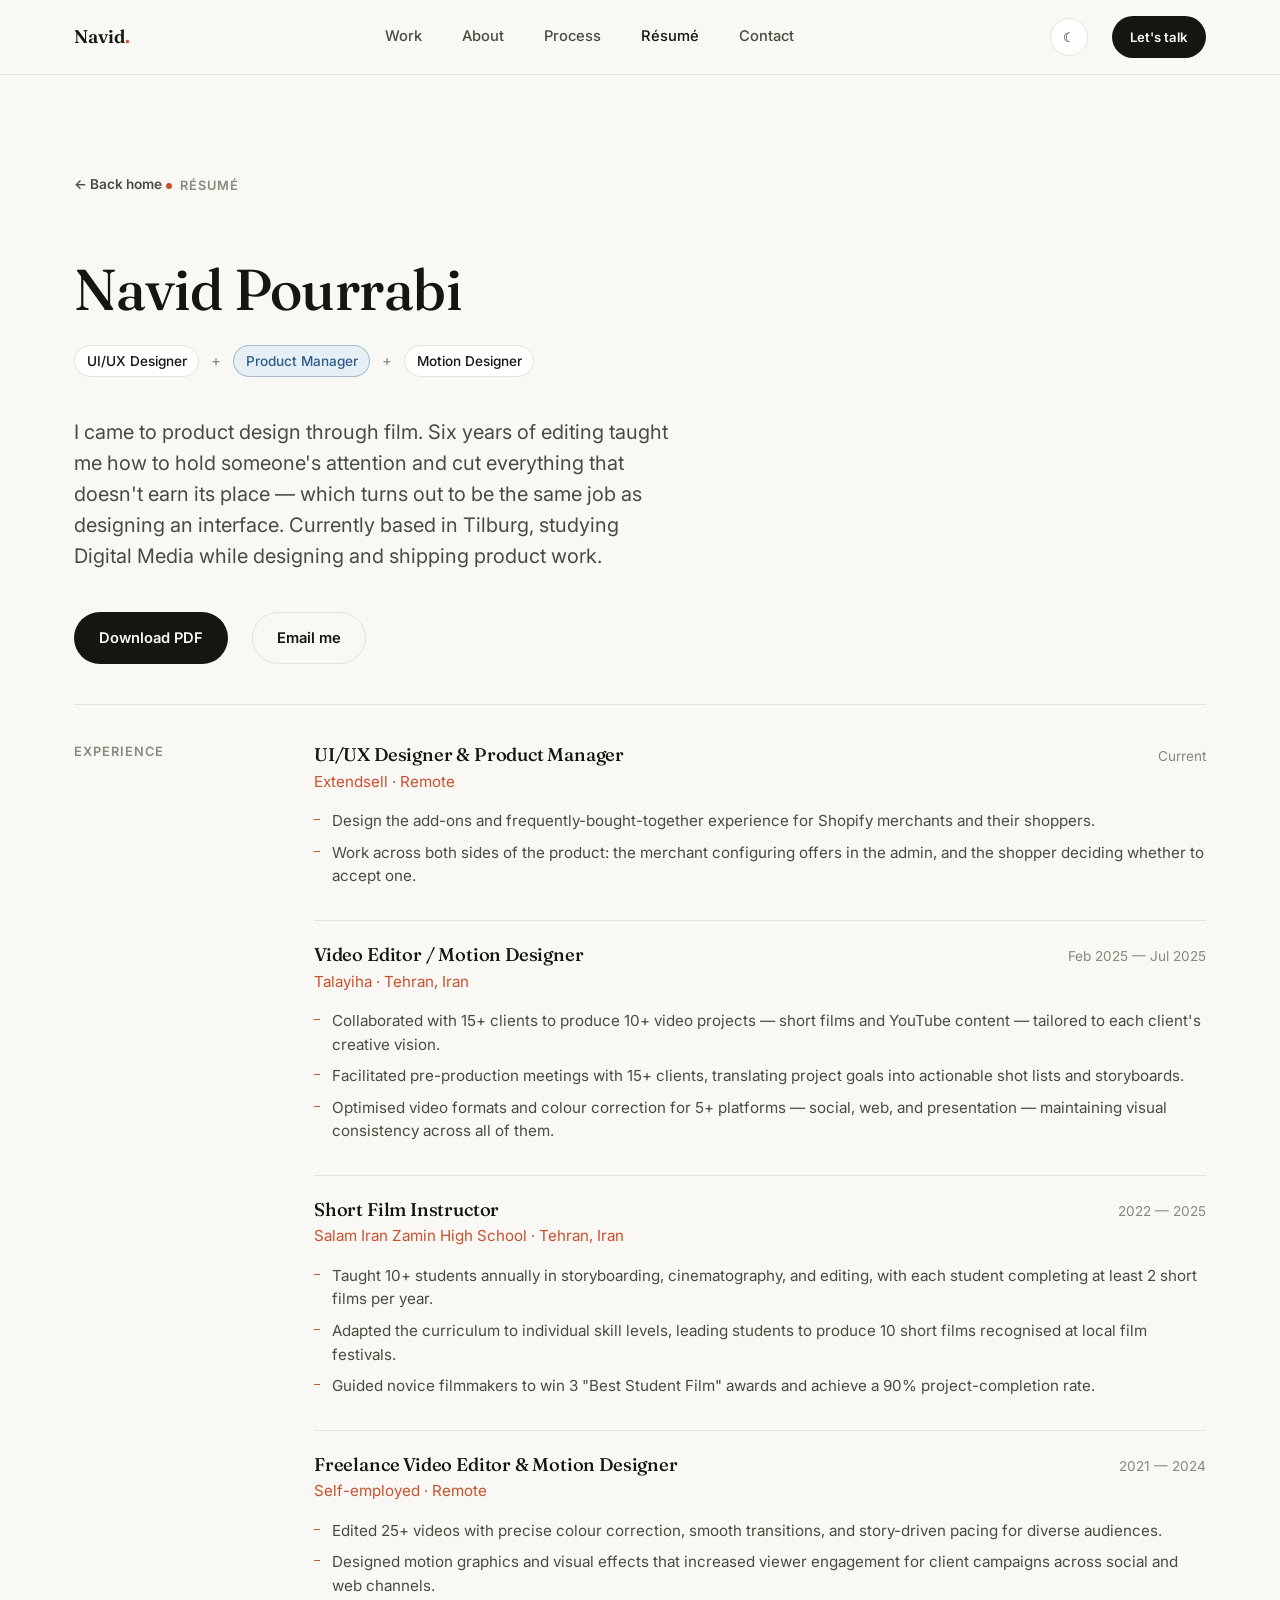
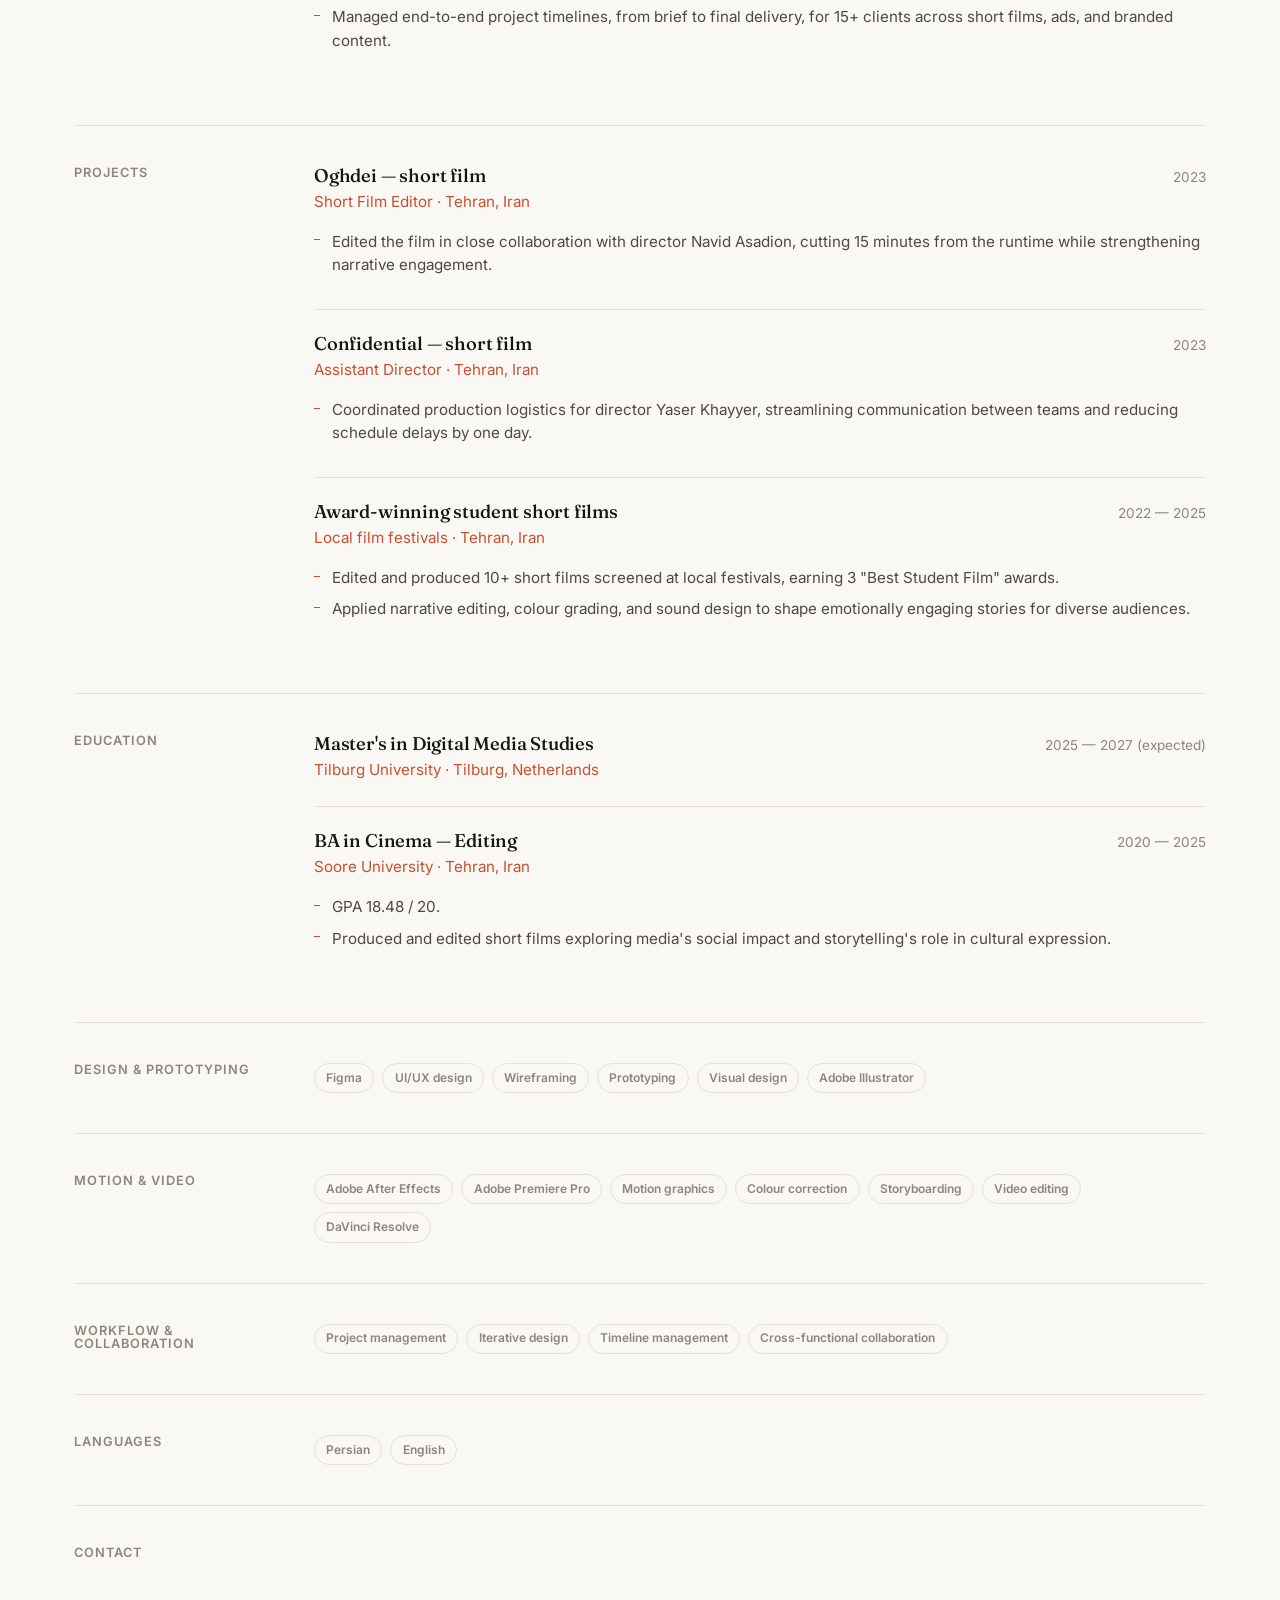
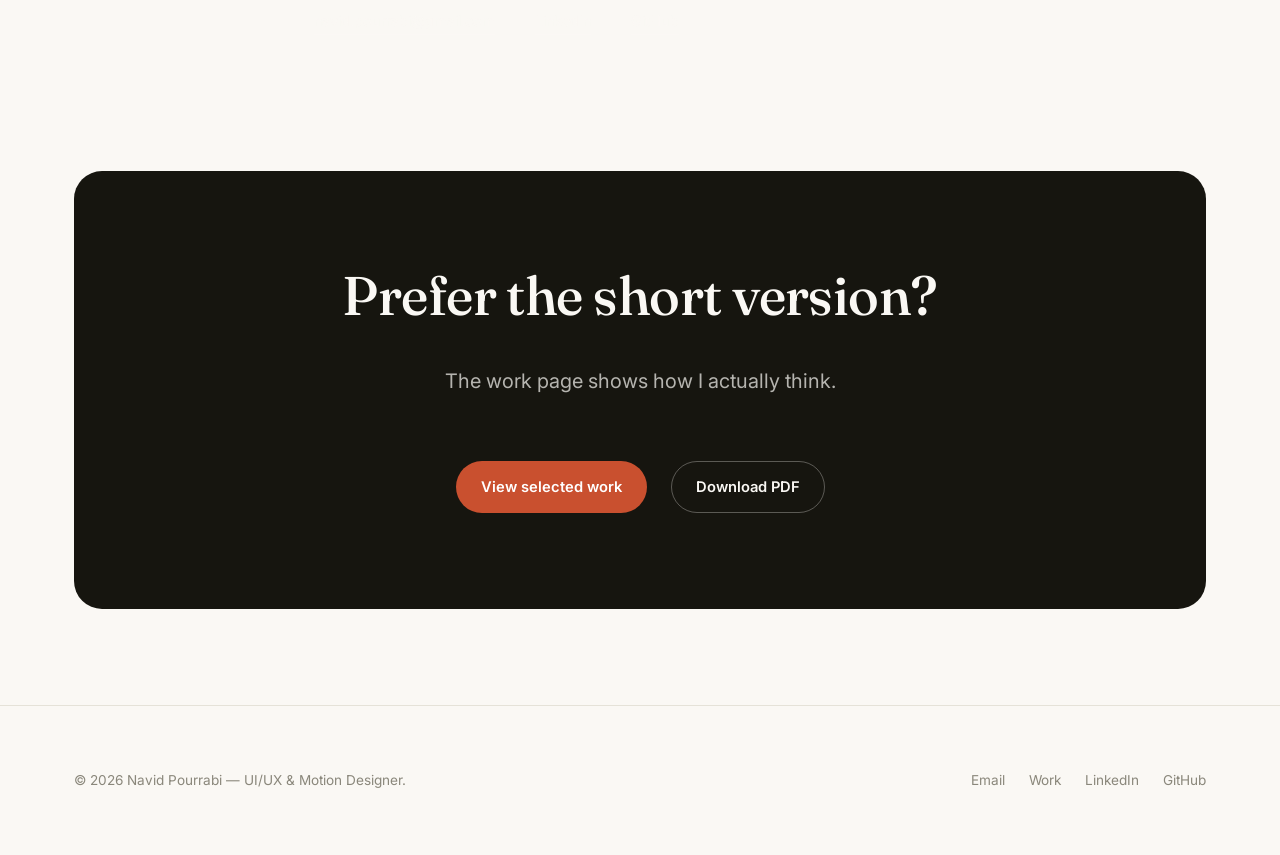
==== commit 309e6147: "Replace placeholders with real resume, project, and contact content Sourced from the resume PDF and " ====
--- a/resume.html
+++ b/resume.html
@@ -4,15 +4,7 @@
 <meta charset="UTF-8" />
 <meta name="viewport" content="width=device-width, initial-scale=1.0" />
 <title>Résumé — Navid Pourrabi, UI/UX Designer &amp; Product Manager</title>
-<meta name="description" content="Résumé of Navid Pourrabi — UI/UX designer and product manager working on e-commerce products." />
-
-<!--
-  FILL-IN GUIDE
-  -------------
-  Replace every [SQUARE BRACKET] with your real details.
-  Drop your PDF at: assets/resume-navid-pourrabi.pdf
-  (the Download button below already points there)
--->
+<meta name="description" content="Résumé of Navid Pourrabi — UI/UX designer and product manager with a background in film editing and motion design. Currently studying Digital Media at Tilburg University." />
 
 <link rel="preconnect" href="https://fonts.googleapis.com" />
 <link rel="preconnect" href="https://fonts.gstatic.com" crossorigin />
@@ -52,12 +44,15 @@
         <span class="role-chip">UI/UX Designer</span>
         <span class="role-sep">+</span>
         <span class="role-chip is-data">Product Manager</span>
+        <span class="role-sep">+</span>
+        <span class="role-chip">Motion Designer</span>
       </div>
 
       <p class="hero-sub reveal">
-        I design and manage e-commerce products end to end — research, interface,
-        requirements, launch, and the metric afterwards. Currently focused on
-        merchant-facing tools in the Shopify ecosystem.
+        I came to product design through film. Six years of editing taught me how to hold
+        someone's attention and cut everything that doesn't earn its place — which turns
+        out to be the same job as designing an interface. Currently based in Tilburg,
+        studying Digital Media while designing and shipping product work.
       </p>
 
       <div class="resume-actions reveal">
@@ -77,116 +72,165 @@
         <div class="resume-role">
           <div class="r-top">
             <h3>UI/UX Designer &amp; Product Manager</h3>
-            <span class="r-when">[2024] — Present</span>
-          </div>
-          <div class="r-org">Extendsell · [Location / Remote]</div>
-          <ul>
-            <li>Own design and product for the add-ons and frequently-bought-together suite used by Shopify merchants.</li>
-            <li>Redesigned merchant setup around pre-filled templates and a live storefront preview, cutting time to first published offer to [X] minutes.</li>
-            <li>Designed the storefront FBT widget — removable bundle items, explicit savings, placement beside the buy button — lifting attach rate by [X]%.</li>
-            <li>Ran [X] merchant interviews and a ticket audit that reframed the roadmap from "more configuration" to "better defaults".</li>
-            <li>Wrote PRDs, cut v1 scope, ran the flagged rollout, and A/B tested placement and copy.</li>
-          </ul>
-        </div>
-
-        <!-- DUPLICATE THIS BLOCK PER ROLE -->
-        <div class="resume-role">
-          <div class="r-top">
-            <h3>[Job title]</h3>
-            <span class="r-when">[2022 — 2024]</span>
-          </div>
-          <div class="r-org">[Company] · [Location]</div>
-          <ul>
-            <li>[What you owned — scope, team, surface area.]</li>
-            <li>[A shipped thing, with the number it moved.]</li>
-            <li>[A process or system you introduced that outlasted you.]</li>
-          </ul>
-        </div>
-
-        <div class="resume-role">
-          <div class="r-top">
-            <h3>[Job title]</h3>
-            <span class="r-when">[2020 — 2022]</span>
-          </div>
-          <div class="r-org">[Company] · [Location]</div>
-          <ul>
-            <li>[What you owned.]</li>
-            <li>[A shipped thing, with the number it moved.]</li>
-          </ul>
-        </div>
-
+            <span class="r-when">Current</span>
+          </div>
+          <div class="r-org">Extendsell · Remote</div>
+          <ul>
+            <li>Design the add-ons and frequently-bought-together experience for Shopify merchants and their shoppers.</li>
+            <li>Work across both sides of the product: the merchant configuring offers in the admin, and the shopper deciding whether to accept one.</li>
+          </ul>
+        </div>
+
+        <div class="resume-role">
+          <div class="r-top">
+            <h3>Video Editor / Motion Designer</h3>
+            <span class="r-when">Feb 2025 — Jul 2025</span>
+          </div>
+          <div class="r-org">Talayiha · Tehran, Iran</div>
+          <ul>
+            <li>Collaborated with 15+ clients to produce 10+ video projects — short films and YouTube content — tailored to each client's creative vision.</li>
+            <li>Facilitated pre-production meetings with 15+ clients, translating project goals into actionable shot lists and storyboards.</li>
+            <li>Optimised video formats and colour correction for 5+ platforms — social, web, and presentation — maintaining visual consistency across all of them.</li>
+          </ul>
+        </div>
+
+        <div class="resume-role">
+          <div class="r-top">
+            <h3>Short Film Instructor</h3>
+            <span class="r-when">2022 — 2025</span>
+          </div>
+          <div class="r-org">Salam Iran Zamin High School · Tehran, Iran</div>
+          <ul>
+            <li>Taught 10+ students annually in storyboarding, cinematography, and editing, with each student completing at least 2 short films per year.</li>
+            <li>Adapted the curriculum to individual skill levels, leading students to produce 10 short films recognised at local film festivals.</li>
+            <li>Guided novice filmmakers to win 3 "Best Student Film" awards and achieve a 90% project-completion rate.</li>
+          </ul>
+        </div>
+
+        <div class="resume-role">
+          <div class="r-top">
+            <h3>Freelance Video Editor &amp; Motion Designer</h3>
+            <span class="r-when">2021 — 2024</span>
+          </div>
+          <div class="r-org">Self-employed · Remote</div>
+          <ul>
+            <li>Edited 25+ videos with precise colour correction, smooth transitions, and story-driven pacing for diverse audiences.</li>
+            <li>Designed motion graphics and visual effects that increased viewer engagement for client campaigns across social and web channels.</li>
+            <li>Managed end-to-end project timelines, from brief to final delivery, for 15+ clients across short films, ads, and branded content.</li>
+          </ul>
+        </div>
+
+      </div>
+    </section>
+
+    <!-- ============ PROJECTS ============ -->
+    <section class="resume-grid reveal">
+      <h2>Projects</h2>
+      <div>
+
+        <div class="resume-role">
+          <div class="r-top">
+            <h3>Oghdei — short film</h3>
+            <span class="r-when">2023</span>
+          </div>
+          <div class="r-org">Short Film Editor · Tehran, Iran</div>
+          <ul>
+            <li>Edited the film in close collaboration with director Navid Asadion, cutting 15 minutes from the runtime while strengthening narrative engagement.</li>
+          </ul>
+        </div>
+
+        <div class="resume-role">
+          <div class="r-top">
+            <h3>Confidential — short film</h3>
+            <span class="r-when">2023</span>
+          </div>
+          <div class="r-org">Assistant Director · Tehran, Iran</div>
+          <ul>
+            <li>Coordinated production logistics for director Yaser Khayyer, streamlining communication between teams and reducing schedule delays by one day.</li>
+          </ul>
+        </div>
+
+        <div class="resume-role">
+          <div class="r-top">
+            <h3>Award-winning student short films</h3>
+            <span class="r-when">2022 — 2025</span>
+          </div>
+          <div class="r-org">Local film festivals · Tehran, Iran</div>
+          <ul>
+            <li>Edited and produced 10+ short films screened at local festivals, earning 3 "Best Student Film" awards.</li>
+            <li>Applied narrative editing, colour grading, and sound design to shape emotionally engaging stories for diverse audiences.</li>
+          </ul>
+        </div>
+
+      </div>
+    </section>
+
+    <!-- ============ EDUCATION ============ -->
+    <section class="resume-grid reveal">
+      <h2>Education</h2>
+      <div>
+        <div class="resume-role">
+          <div class="r-top">
+            <h3>Master's in Digital Media Studies</h3>
+            <span class="r-when">2025 — 2027 (expected)</span>
+          </div>
+          <div class="r-org">Tilburg University · Tilburg, Netherlands</div>
+        </div>
+        <div class="resume-role">
+          <div class="r-top">
+            <h3>BA in Cinema — Editing</h3>
+            <span class="r-when">2020 — 2025</span>
+          </div>
+          <div class="r-org">Soore University · Tehran, Iran</div>
+          <ul>
+            <li>GPA 18.48 / 20.</li>
+            <li>Produced and edited short films exploring media's social impact and storytelling's role in cultural expression.</li>
+          </ul>
+        </div>
       </div>
     </section>
 
     <!-- ============ SKILLS ============ -->
     <section class="resume-grid reveal">
-      <h2>Design skills</h2>
-      <div class="tag-cloud">
-        <span class="pill">User research</span>
-        <span class="pill">Interviews &amp; usability testing</span>
-        <span class="pill">Information architecture</span>
+      <h2>Design &amp; prototyping</h2>
+      <div class="tag-cloud">
+        <span class="pill">Figma</span>
+        <span class="pill">UI/UX design</span>
         <span class="pill">Wireframing</span>
         <span class="pill">Prototyping</span>
-        <span class="pill">Interaction design</span>
-        <span class="pill">Design systems</span>
-        <span class="pill">Accessibility</span>
-        <span class="pill">UX writing</span>
-      </div>
-    </section>
-
-    <section class="resume-grid reveal">
-      <h2>Product skills</h2>
-      <div class="tag-cloud">
-        <span class="pill">Roadmapping</span>
-        <span class="pill">Prioritisation</span>
-        <span class="pill">PRDs &amp; user stories</span>
-        <span class="pill">Scope negotiation</span>
-        <span class="pill">A/B testing</span>
-        <span class="pill">Product analytics</span>
-        <span class="pill">Stakeholder alignment</span>
-        <span class="pill">Go-to-market</span>
-        <span class="pill">Agile / sprint planning</span>
-      </div>
-    </section>
-
-    <section class="resume-grid reveal">
-      <h2>Tools</h2>
-      <div class="tag-cloud">
-        <span class="pill">Figma</span>
-        <span class="pill">FigJam</span>
-        <span class="pill">Shopify admin &amp; Polaris</span>
-        <span class="pill">Jira</span>
-        <span class="pill">Linear</span>
-        <span class="pill">Notion</span>
-        <span class="pill">GA4</span>
-        <span class="pill">Mixpanel</span>
-        <span class="pill">Maze</span>
-        <span class="pill">HTML / CSS basics</span>
-      </div>
-    </section>
-
-    <!-- ============ EDUCATION ============ -->
-    <section class="resume-grid reveal">
-      <h2>Education</h2>
-      <div>
-        <div class="resume-role">
-          <div class="r-top">
-            <h3>[Degree, e.g. BSc Industrial Engineering]</h3>
-            <span class="r-when">[2016 — 2020]</span>
-          </div>
-          <div class="r-org">[University] · [City]</div>
-        </div>
-        <!-- Add certifications here too, e.g. Google UX, Nielsen Norman, Scrum -->
-      </div>
-    </section>
-
-    <!-- ============ LANGUAGES ============ -->
+        <span class="pill">Visual design</span>
+        <span class="pill">Adobe Illustrator</span>
+      </div>
+    </section>
+
+    <section class="resume-grid reveal">
+      <h2>Motion &amp; video</h2>
+      <div class="tag-cloud">
+        <span class="pill">Adobe After Effects</span>
+        <span class="pill">Adobe Premiere Pro</span>
+        <span class="pill">Motion graphics</span>
+        <span class="pill">Colour correction</span>
+        <span class="pill">Storyboarding</span>
+        <span class="pill">Video editing</span>
+        <span class="pill">DaVinci Resolve</span>
+      </div>
+    </section>
+
+    <section class="resume-grid reveal">
+      <h2>Workflow &amp; collaboration</h2>
+      <div class="tag-cloud">
+        <span class="pill">Project management</span>
+        <span class="pill">Iterative design</span>
+        <span class="pill">Timeline management</span>
+        <span class="pill">Cross-functional collaboration</span>
+      </div>
+    </section>
+
     <section class="resume-grid reveal">
       <h2>Languages</h2>
       <div class="tag-cloud">
-        <span class="pill">[Persian — native]</span>
-        <span class="pill">[English — fluent]</span>
-        <span class="pill">[Add others]</span>
+        <span class="pill">Persian</span>
+        <span class="pill">English</span>
       </div>
     </section>
 
@@ -195,7 +239,7 @@
       <h2>Contact</h2>
       <div class="contact-list" style="justify-content:flex-start;">
         <a href="mailto:navid.pourrabi@gmail.com">navid.pourrabi@gmail.com</a>
-        <a href="https://www.linkedin.com/in/your-handle" target="_blank" rel="noopener">LinkedIn</a>
+        <a href="https://www.linkedin.com/in/navidpourrabi" target="_blank" rel="noopener">LinkedIn</a>
         <a href="https://github.com/NavidPourrabi" target="_blank" rel="noopener">GitHub</a>
       </div>
     </section>
@@ -206,7 +250,7 @@
     <div class="wrap">
       <div class="cta-block reveal">
         <h2>Prefer the short version?</h2>
-        <p class="hero-sub">The case studies show how I actually work.</p>
+        <p class="hero-sub">The work page shows how I actually think.</p>
         <div class="cta-actions">
           <a href="index.html#work" class="btn btn-primary">View selected work</a>
           <a href="assets/resume-navid-pourrabi.pdf" class="btn btn-ghost" download>Download PDF</a>
@@ -219,10 +263,11 @@
 
 <footer class="site-footer">
   <div class="wrap" style="display:flex;align-items:center;justify-content:space-between;flex-wrap:wrap;gap:1rem;width:100%;">
-    <span>© <span data-year></span> Navid Pourrabi — UI/UX Designer &amp; Product Manager.</span>
+    <span>© <span data-year></span> Navid Pourrabi — UI/UX &amp; Motion Designer.</span>
     <div class="footer-links">
       <a href="mailto:navid.pourrabi@gmail.com">Email</a>
       <a href="index.html#work">Work</a>
+      <a href="https://www.linkedin.com/in/navidpourrabi" target="_blank" rel="noopener">LinkedIn</a>
       <a href="https://github.com/NavidPourrabi" target="_blank" rel="noopener">GitHub</a>
     </div>
   </div>
--- a/assets/css/style.css
+++ b/assets/css/style.css
@@ -1226,3 +1226,24 @@
     gap: var(--space-sm) var(--space-md);
   }
 }
+
+/* ==========================================================================
+   Portrait image in the hero kicker
+   ========================================================================== */
+img.hero-avatar {
+  object-fit: cover;
+  object-position: center top;
+  background: var(--color-surface);
+}
+
+/* ==========================================================================
+   Work cards that aren't links (film / teaching entries with no case study)
+   — no lift, no arrow, so they don't promise a click that doesn't exist.
+   ========================================================================== */
+div.work-card:hover {
+  transform: none;
+}
+
+div.work-card .work-title-row {
+  justify-content: flex-start;
+}
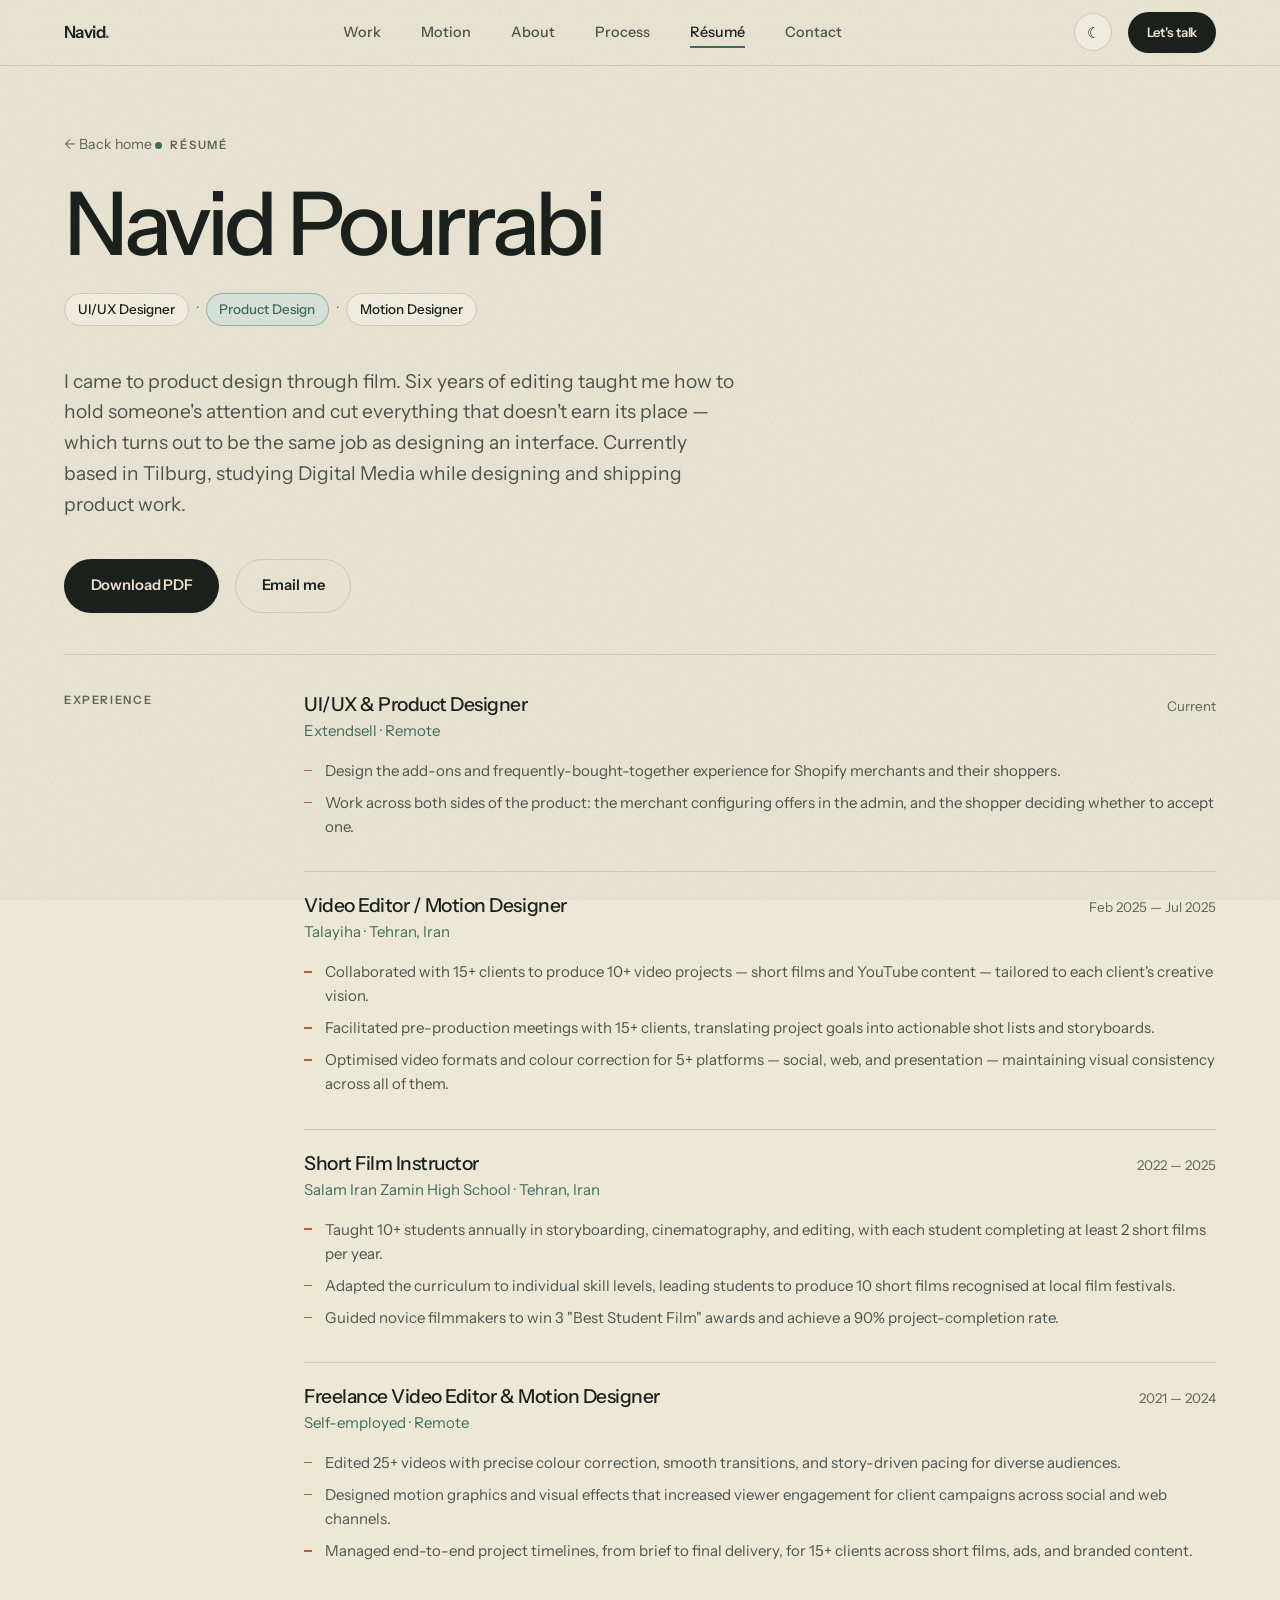
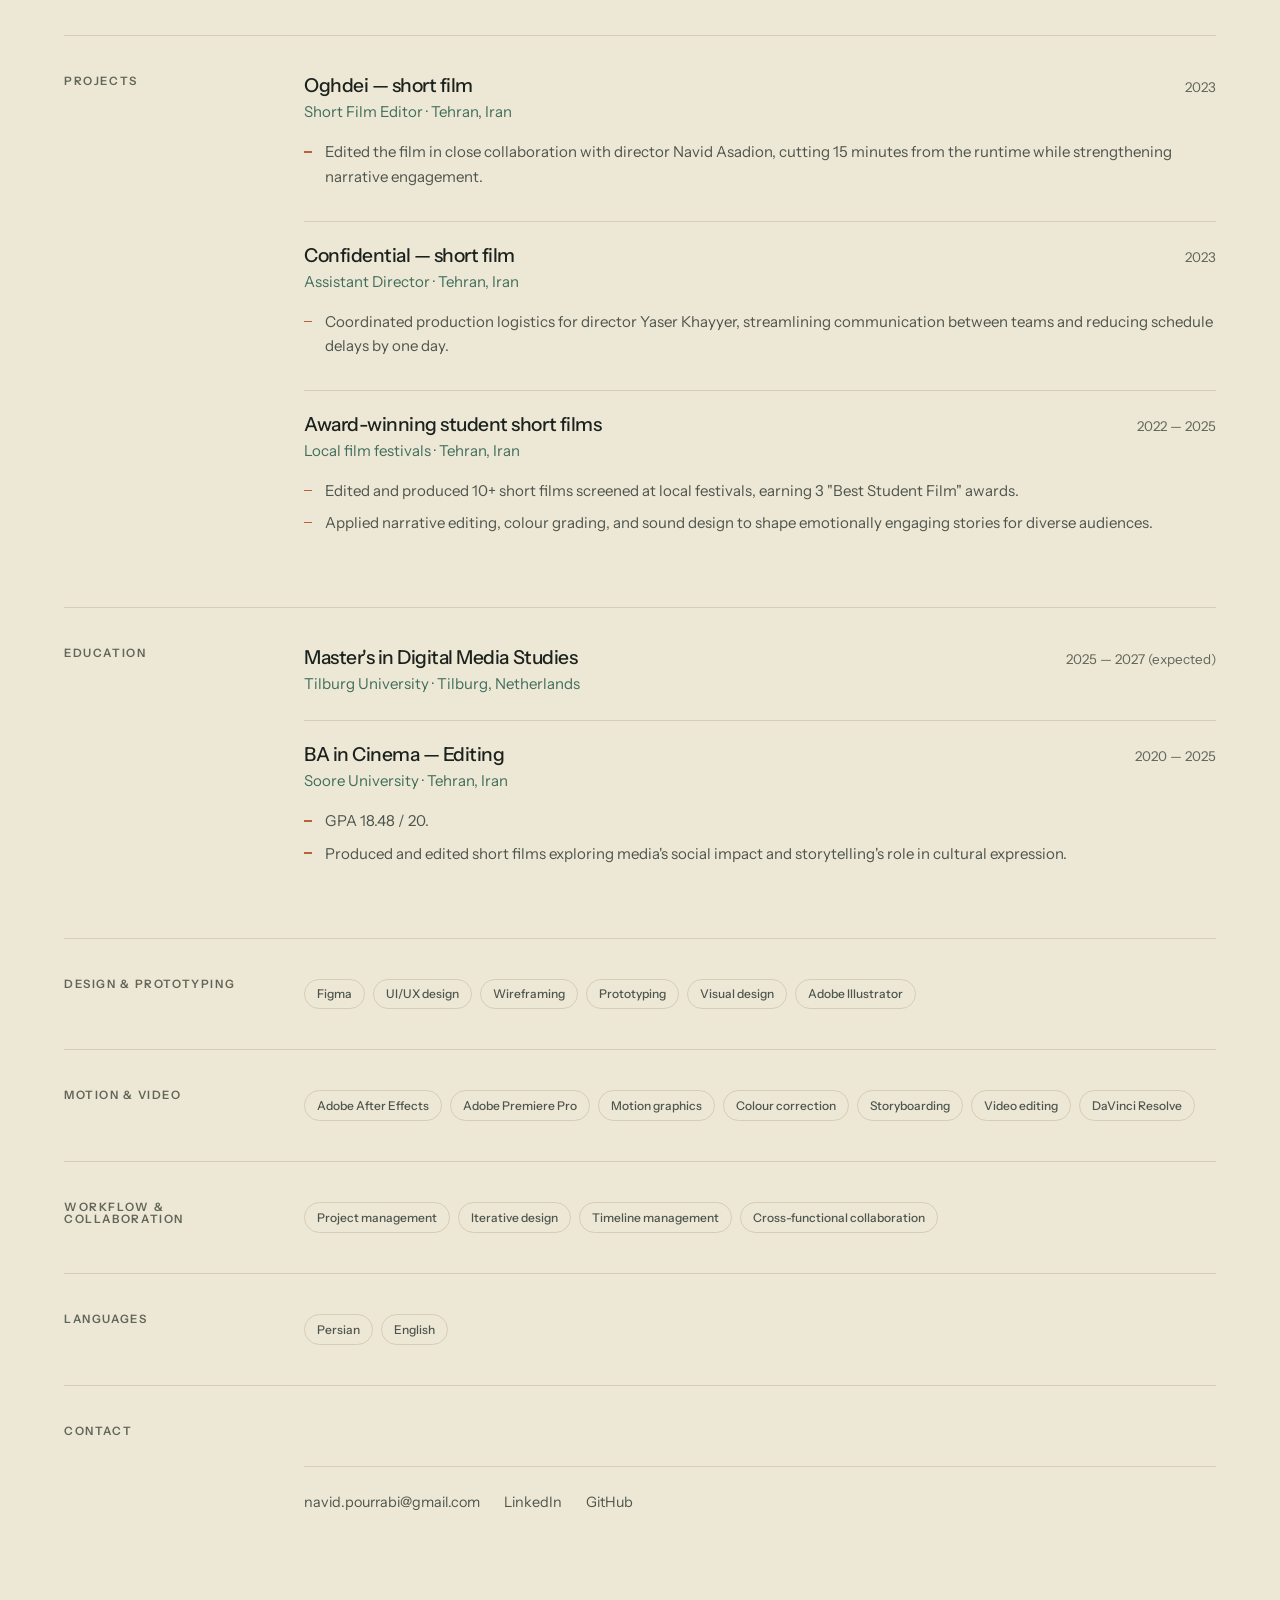
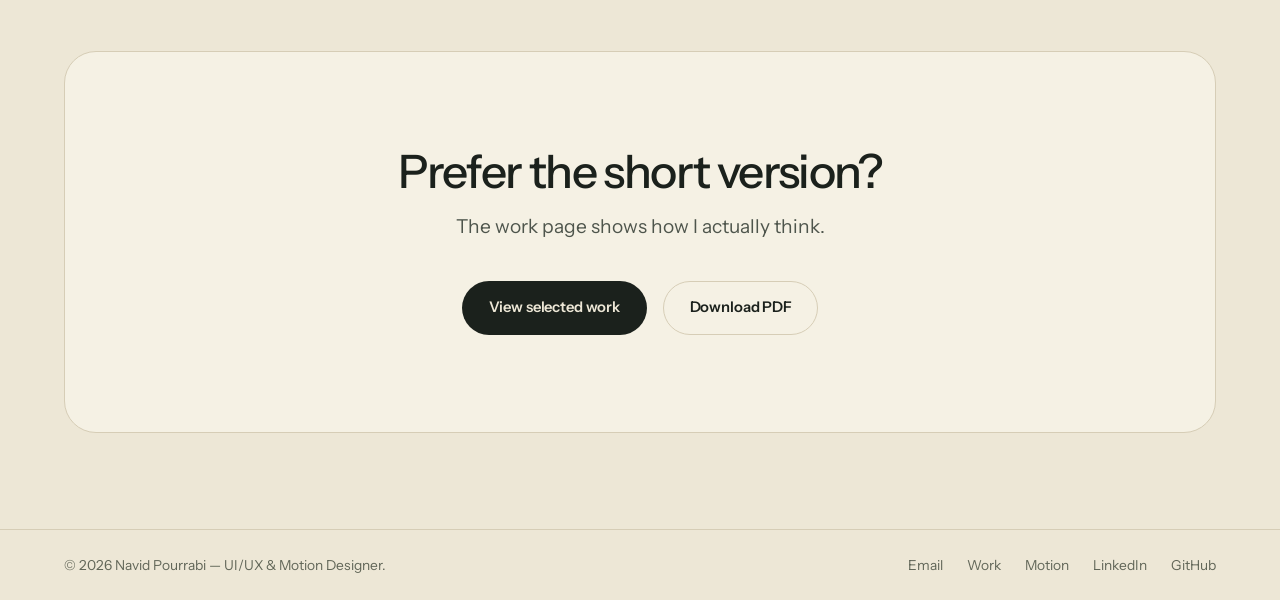
==== commit f17dd7b3: "Rebuild the site in the Studio direction, light by default Visual system, drawn from Navid's own Fig" ====
--- a/resume.html
+++ b/resume.html
@@ -3,14 +3,14 @@
 <head>
 <meta charset="UTF-8" />
 <meta name="viewport" content="width=device-width, initial-scale=1.0" />
-<title>Résumé — Navid Pourrabi, UI/UX Designer &amp; Product Manager</title>
+<title>Résumé — Navid Pourrabi, UI/UX &amp; Product Designer</title>
 <meta name="description" content="Résumé of Navid Pourrabi — UI/UX designer and product manager with a background in film editing and motion design. Currently studying Digital Media at Tilburg University." />
 
 <link rel="preconnect" href="https://fonts.googleapis.com" />
 <link rel="preconnect" href="https://fonts.gstatic.com" crossorigin />
-<link href="https://fonts.googleapis.com/css2?family=Fraunces:ital,opsz,wght@0,9..144,400;0,9..144,500;0,9..144,600;1,9..144,500&family=Inter:wght@400;500;600;700&display=swap" rel="stylesheet" />
+<link href="https://fonts.googleapis.com/css2?family=Instrument+Sans:wght@400;500;600&family=Instrument+Serif:ital@0;1&display=swap" rel="stylesheet" />
 <link rel="stylesheet" href="assets/css/style.css" />
-<script>(function(){try{var t=localStorage.getItem("theme");if(!t){t=window.matchMedia("(prefers-color-scheme: dark)").matches?"dark":"light";}document.documentElement.setAttribute("data-theme",t);}catch(e){}})();</script>
+<script>(function(){try{var t=localStorage.getItem("theme");document.documentElement.setAttribute("data-theme",t==="dark"?"dark":"light");}catch(e){document.documentElement.setAttribute("data-theme","light");}})();</script>
 </head>
 <body>
 
@@ -19,6 +19,7 @@
     <a href="index.html" class="logo">Navid<span>.</span></a>
     <nav class="nav-links">
       <a href="index.html#work">Work</a>
+      <a href="index.html#motion">Motion</a>
       <a href="index.html#about">About</a>
       <a href="index.html#process">Process</a>
       <a href="resume.html" class="active">Résumé</a>
@@ -42,9 +43,9 @@
 
       <div class="role-line reveal">
         <span class="role-chip">UI/UX Designer</span>
-        <span class="role-sep">+</span>
-        <span class="role-chip is-data">Product Manager</span>
-        <span class="role-sep">+</span>
+        <span class="role-sep">·</span>
+        <span class="role-chip is-data">Product Design</span>
+        <span class="role-sep">·</span>
         <span class="role-chip">Motion Designer</span>
       </div>
 
@@ -71,7 +72,7 @@
 
         <div class="resume-role">
           <div class="r-top">
-            <h3>UI/UX Designer &amp; Product Manager</h3>
+            <h3>UI/UX &amp; Product Designer</h3>
             <span class="r-when">Current</span>
           </div>
           <div class="r-org">Extendsell · Remote</div>
@@ -267,6 +268,7 @@
     <div class="footer-links">
       <a href="mailto:navid.pourrabi@gmail.com">Email</a>
       <a href="index.html#work">Work</a>
+      <a href="index.html#motion">Motion</a>
       <a href="https://www.linkedin.com/in/navidpourrabi" target="_blank" rel="noopener">LinkedIn</a>
       <a href="https://github.com/NavidPourrabi" target="_blank" rel="noopener">GitHub</a>
     </div>
--- a/assets/css/style.css
+++ b/assets/css/style.css
@@ -1,36 +1,45 @@
+/* ==========================================================================
+   Navid Pourrabi — portfolio
+   Direction: "Studio" — cream paper, fine grain, sage accent, oversized
+   geometric sans. Light by default; dark is opt-in via the header toggle.
+   ========================================================================== */
+
 /* ==========================================================================
    Design tokens
    ========================================================================== */
 :root {
-  /* Color */
-  --color-bg: #faf8f4;
-  --color-surface: #ffffff;
-  --color-ink: #16150f;
-  --color-ink-soft: #4c4a40;
-  --color-ink-faint: #8a877b;
-  --color-border: #e5e2d8;
-  --color-accent: #c9502f;
-  --color-accent-ink: #14140f;
-
-  /* Data accent — metrics, outcome numbers, charts */
-  --color-data: #2f5d8a;
-  --color-data-soft: #e6eef6;
-
-  /* Dark mode */
-  --color-bg-dark: #100f0c;
-  --color-surface-dark: #191814;
-  --color-ink-dark: #f5f3ed;
-  --color-ink-soft-dark: #c2bfb2;
-  --color-ink-faint-dark: #7d7a6f;
-  --color-border-dark: #2b2a23;
-  --color-data-dark: #7fb0dd;
-  --color-data-soft-dark: #1a2733;
+  /* Paper & ink */
+  --paper: #ede7d6;
+  --paper-2: #f5f1e4;
+  --paper-3: #e2dac4;
+  --ink: #1b211c;
+  --ink-soft: #4e554c;
+  --ink-faint: #616658;
+  --line: #d6cdb6;
+
+  /* Accents */
+  --sage: #406e5a;
+  --sage-soft: #dbe6df;
+  --clay: #b5643a;
+  --clay-soft: #f0ddd0;
+
+  /* Legacy aliases — older markup still references these names */
+  --color-bg: var(--paper);
+  --color-surface: var(--paper-2);
+  --color-ink: var(--ink);
+  --color-ink-soft: var(--ink-soft);
+  --color-ink-faint: var(--ink-faint);
+  --color-border: var(--line);
+  --color-accent: var(--clay);
+  --color-data: var(--sage);
+  --color-data-soft: var(--sage-soft);
 
   /* Type */
-  --font-display: 'Fraunces', Georgia, 'Times New Roman', serif;
-  --font-body: 'Inter', -apple-system, BlinkMacSystemFont, 'Segoe UI', sans-serif;
-
-  /* Spacing scale */
+  --font-display: 'Instrument Sans', 'Helvetica Neue', Arial, sans-serif;
+  --font-body: 'Instrument Sans', 'Helvetica Neue', Arial, sans-serif;
+  --font-voice: 'Instrument Serif', Georgia, serif;
+
+  /* Spacing */
   --space-3xs: 0.25rem;
   --space-2xs: 0.5rem;
   --space-xs: 0.75rem;
@@ -39,27 +48,30 @@
   --space-lg: 2.5rem;
   --space-xl: 4rem;
   --space-2xl: 6rem;
-  --space-3xl: 9rem;
+  --space-3xl: 8.5rem;
 
   /* Layout */
-  --max-width: 1180px;
-  --radius-sm: 6px;
-  --radius-md: 14px;
-  --radius-lg: 28px;
+  --max-width: 1200px;
+  --radius-sm: 8px;
+  --radius-md: 18px;
+  --radius-lg: 32px;
 
   --ease: cubic-bezier(0.16, 1, 0.3, 1);
+  --ease-spring: cubic-bezier(0.34, 1.4, 0.4, 1);
 }
 
 [data-theme='dark'] {
-  --color-bg: var(--color-bg-dark);
-  --color-surface: var(--color-surface-dark);
-  --color-ink: var(--color-ink-dark);
-  --color-ink-soft: var(--color-ink-soft-dark);
-  --color-ink-faint: var(--color-ink-faint-dark);
-  --color-border: var(--color-border-dark);
-  --color-accent: #e8714e;
-  --color-data: var(--color-data-dark);
-  --color-data-soft: var(--color-data-soft-dark);
+  --paper: #14170f;
+  --paper-2: #1c2019;
+  --paper-3: #262b22;
+  --ink: #ece7d6;
+  --ink-soft: #b4b3a1;
+  --ink-faint: #7d8175;
+  --line: #2e342a;
+  --sage: #85c0a5;
+  --sage-soft: #1e2a24;
+  --clay: #d98a5c;
+  --clay-soft: #2c1f17;
 }
 
 /* ==========================================================================
@@ -77,13 +89,33 @@
 
 body {
   margin: 0;
-  background: var(--color-bg);
-  color: var(--color-ink);
+  background: var(--paper);
+  color: var(--ink);
   font-family: var(--font-body);
-  font-size: 16px;
-  line-height: 1.55;
+  font-size: 17px;
+  line-height: 1.6;
   -webkit-font-smoothing: antialiased;
-  transition: background 0.3s var(--ease), color 0.3s var(--ease);
+  transition: background 0.4s var(--ease), color 0.4s var(--ease);
+  overflow-x: hidden;
+}
+
+/* Fine paper grain over the whole page. Pointer-events off so it never
+   intercepts a click; generated inline so there's no extra request. */
+body::before {
+  content: '';
+  position: fixed;
+  inset: 0;
+  z-index: 9999;
+  pointer-events: none;
+  opacity: 0.35;
+  mix-blend-mode: multiply;
+  background-image: url("data:image/svg+xml,%3Csvg xmlns='http://www.w3.org/2000/svg' width='180' height='180'%3E%3Cfilter id='n'%3E%3CfeTurbulence type='fractalNoise' baseFrequency='0.85' numOctaves='4' stitchTiles='stitch'/%3E%3C/filter%3E%3Crect width='180' height='180' filter='url(%23n)' opacity='0.55'/%3E%3C/svg%3E");
+}
+
+[data-theme='dark'] body::before,
+[data-theme='dark'] body::before {
+  mix-blend-mode: screen;
+  opacity: 0.14;
 }
 
 img {
@@ -105,18 +137,43 @@
 h1, h2, h3, h4 {
   font-family: var(--font-display);
   font-weight: 500;
-  line-height: 1.08;
+  line-height: 1.02;
   margin: 0;
-  letter-spacing: -0.01em;
+  letter-spacing: -0.035em;
+}
+
+h2 {
+  font-size: clamp(1.9rem, 3.6vw, 3.1rem);
+}
+
+h3 {
+  letter-spacing: -0.025em;
 }
 
 p {
   margin: 0;
+}
+
+em {
+  font-family: var(--font-voice);
+  font-style: italic;
+  letter-spacing: -0.01em;
 }
 
 button {
   font-family: inherit;
   cursor: pointer;
+}
+
+::selection {
+  background: var(--sage);
+  color: var(--paper-2);
+}
+
+:focus-visible {
+  outline: 2px solid var(--sage);
+  outline-offset: 3px;
+  border-radius: 3px;
 }
 
 /* ==========================================================================
@@ -145,20 +202,20 @@
   display: inline-flex;
   align-items: center;
   gap: var(--space-2xs);
-  font-size: 0.8rem;
+  font-size: 0.72rem;
   font-weight: 600;
-  letter-spacing: 0.08em;
+  letter-spacing: 0.16em;
   text-transform: uppercase;
-  color: var(--color-ink-faint);
+  color: var(--ink-faint);
   margin-bottom: var(--space-sm);
 }
 
 .eyebrow::before {
   content: '';
-  width: 6px;
-  height: 6px;
+  width: 7px;
+  height: 7px;
   border-radius: 50%;
-  background: var(--color-accent);
+  background: var(--sage);
 }
 
 /* ==========================================================================
@@ -168,60 +225,76 @@
   position: sticky;
   top: 0;
   z-index: 50;
-  background: color-mix(in srgb, var(--color-bg) 85%, transparent);
-  backdrop-filter: blur(10px);
-  border-bottom: 1px solid var(--color-border);
-}
-
-/* `backdrop-filter` on an ancestor makes it the containing block for any
-   `position: fixed` descendant (like the mobile .nav-links overlay below),
-   which breaks its full-viewport sizing. Drop the filter while the mobile
-   menu is open so the overlay is positioned against the viewport again. */
+  background: color-mix(in srgb, var(--paper) 88%, transparent);
+  backdrop-filter: blur(12px);
+  border-bottom: 1px solid var(--line);
+}
+
 body.nav-open .site-header {
   backdrop-filter: none;
-  background: var(--color-bg);
+  background: var(--paper);
 }
 
 .site-header .wrap {
   display: flex;
   align-items: center;
   justify-content: space-between;
-  padding-block: var(--space-sm);
+  padding-block: var(--space-xs);
 }
 
 .logo {
   font-family: var(--font-display);
-  font-size: 1.15rem;
+  font-size: 1.05rem;
   font-weight: 600;
+  letter-spacing: -0.03em;
 }
 
 .logo span {
-  color: var(--color-accent);
+  color: var(--sage);
 }
 
 .nav-links {
   display: flex;
   align-items: center;
   gap: var(--space-lg);
-  font-size: 0.92rem;
+  font-size: 0.9rem;
   font-weight: 500;
 }
 
 .nav-links a {
   position: relative;
-  color: var(--color-ink-soft);
+  color: var(--ink-soft);
   transition: color 0.2s var(--ease);
+}
+
+.nav-links a::after {
+  content: '';
+  position: absolute;
+  left: 0;
+  bottom: -4px;
+  width: 100%;
+  height: 1.5px;
+  background: var(--sage);
+  transform: scaleX(0);
+  transform-origin: right;
+  transition: transform 0.35s var(--ease);
 }
 
 .nav-links a:hover,
 .nav-links a.active {
-  color: var(--color-ink);
+  color: var(--ink);
+}
+
+.nav-links a:hover::after,
+.nav-links a.active::after {
+  transform: scaleX(1);
+  transform-origin: left;
 }
 
 .nav-actions {
   display: flex;
   align-items: center;
-  gap: var(--space-md);
+  gap: var(--space-sm);
 }
 
 .theme-toggle {
@@ -230,14 +303,16 @@
   display: grid;
   place-items: center;
   border-radius: 50%;
-  border: 1px solid var(--color-border);
-  background: var(--color-surface);
-  color: var(--color-ink);
-  transition: transform 0.25s var(--ease), background 0.2s var(--ease);
+  border: 1px solid var(--line);
+  background: var(--paper-2);
+  color: var(--ink);
+  font-size: 0.95rem;
+  transition: transform 0.4s var(--ease-spring), background 0.2s var(--ease);
 }
 
 .theme-toggle:hover {
-  transform: rotate(20deg);
+  transform: rotate(-25deg) scale(1.08);
+  background: var(--sage-soft);
 }
 
 .nav-toggle {
@@ -257,8 +332,8 @@
   left: 0;
   width: 100%;
   height: 2px;
-  background: var(--color-ink);
-  transition: transform 0.25s var(--ease), opacity 0.25s var(--ease);
+  background: var(--ink);
+  transition: transform 0.3s var(--ease), opacity 0.25s var(--ease);
 }
 
 .nav-toggle span { top: 50%; transform: translateY(-50%); }
@@ -272,49 +347,50 @@
   display: inline-flex;
   align-items: center;
   gap: var(--space-2xs);
-  padding: 0.85rem 1.5rem;
+  padding: 0.9rem 1.6rem;
   border-radius: 999px;
   font-size: 0.92rem;
   font-weight: 600;
+  letter-spacing: -0.01em;
   border: 1px solid transparent;
-  transition: transform 0.2s var(--ease), background 0.2s var(--ease), color 0.2s var(--ease), border-color 0.2s var(--ease);
+  transition: background 0.25s var(--ease), color 0.25s var(--ease),
+              border-color 0.25s var(--ease), transform 0.35s var(--ease-spring);
   white-space: nowrap;
-}
-
-.btn:hover {
-  transform: translateY(-2px);
+  will-change: transform;
 }
 
 .btn-primary {
-  background: var(--color-ink);
-  color: var(--color-bg);
+  background: var(--ink);
+  color: var(--paper);
 }
 
 .btn-primary:hover {
-  background: var(--color-accent);
+  background: var(--sage);
   color: #fff;
 }
 
 .btn-ghost {
   background: transparent;
-  border-color: var(--color-border);
-  color: var(--color-ink);
+  border-color: var(--line);
+  color: var(--ink);
 }
 
 .btn-ghost:hover {
-  border-color: var(--color-ink);
+  border-color: var(--ink);
+  background: var(--paper-2);
 }
 
 .btn-sm {
-  padding: 0.6rem 1.1rem;
+  padding: 0.55rem 1.1rem;
   font-size: 0.82rem;
 }
 
 /* ==========================================================================
-   Hero
+   Hero — type-led
    ========================================================================== */
 .hero {
-  padding-block: var(--space-3xl) var(--space-2xl);
+  padding-block: var(--space-2xl) var(--space-xl);
+  position: relative;
 }
 
 .hero-kicker {
@@ -324,77 +400,180 @@
   margin-bottom: var(--space-lg);
 }
 
-.hero-avatar {
-  width: 44px;
-  height: 44px;
-  border-radius: 50%;
-  background: linear-gradient(135deg, var(--color-accent), #ffb199);
-  border: 2px solid var(--color-surface);
-  box-shadow: 0 0 0 1px var(--color-border);
-}
-
 .hero-status {
   font-size: 0.85rem;
-  color: var(--color-ink-soft);
-  display: flex;
+  color: var(--ink-soft);
+  display: inline-flex;
   align-items: center;
   gap: var(--space-2xs);
+  border: 1px solid var(--line);
+  background: var(--paper-2);
+  padding: 0.4rem 0.9rem;
+  border-radius: 999px;
 }
 
 .status-dot {
   width: 7px;
   height: 7px;
   border-radius: 50%;
-  background: #3bb273;
-  box-shadow: 0 0 0 3px color-mix(in srgb, #3bb273 25%, transparent);
+  background: var(--sage);
+  box-shadow: 0 0 0 0 color-mix(in srgb, var(--sage) 60%, transparent);
+  animation: pulse 2.6s infinite;
+}
+
+@keyframes pulse {
+  0%   { box-shadow: 0 0 0 0 color-mix(in srgb, var(--sage) 55%, transparent); }
+  70%  { box-shadow: 0 0 0 9px color-mix(in srgb, var(--sage) 0%, transparent); }
+  100% { box-shadow: 0 0 0 0 color-mix(in srgb, var(--sage) 0%, transparent); }
 }
 
 .hero h1 {
-  font-size: clamp(2.6rem, 6vw, 5.2rem);
-  max-width: 16ch;
+  font-size: clamp(3rem, 9.5vw, 8.5rem);
+  letter-spacing: -0.05em;
+  line-height: 0.9;
+  max-width: 15ch;
+}
+
+.hero h1 .line-2 {
+  display: block;
+  color: var(--sage);
 }
 
 .hero h1 em {
-  font-style: italic;
-  color: var(--color-accent);
+  color: var(--clay);
 }
 
 .hero-sub {
   margin-top: var(--space-lg);
-  max-width: 46ch;
-  font-size: clamp(1.05rem, 1.6vw, 1.25rem);
-  color: var(--color-ink-soft);
+  max-width: 52ch;
+  font-size: clamp(1.02rem, 1.5vw, 1.2rem);
+  color: var(--ink-soft);
 }
 
 .hero-actions {
-  margin-top: var(--space-xl);
-  display: flex;
-  gap: var(--space-md);
+  margin-top: var(--space-lg);
+  display: flex;
+  gap: var(--space-sm);
   flex-wrap: wrap;
   align-items: center;
 }
 
-.hero-meta {
-  margin-top: var(--space-2xl);
+/* ==========================================================================
+   Role chips
+   ========================================================================== */
+.role-line {
+  display: flex;
+  align-items: center;
+  gap: var(--space-2xs);
+  flex-wrap: wrap;
+  margin-top: var(--space-md);
+}
+
+.role-chip {
+  display: inline-flex;
+  align-items: center;
+  padding: 0.35em 0.95em;
+  border-radius: 999px;
+  border: 1px solid var(--line);
+  background: var(--paper-2);
+  font-weight: 500;
+  font-size: 0.84rem;
+  color: var(--ink);
+  white-space: nowrap;
+  transition: transform 0.35s var(--ease-spring), background 0.25s var(--ease);
+}
+
+.role-chip:hover {
+  transform: translateY(-3px) rotate(-1.5deg);
+}
+
+.role-chip.is-data {
+  border-color: color-mix(in srgb, var(--sage) 40%, transparent);
+  background: var(--sage-soft);
+  color: var(--sage);
+}
+
+.role-sep {
+  color: var(--ink-faint);
+  font-size: 0.85rem;
+}
+
+/* ==========================================================================
+   Marquee strip
+   ========================================================================== */
+.marquee {
+  border-block: 1px solid var(--line);
+  background: var(--paper-2);
+  overflow: hidden;
+  padding-block: var(--space-sm);
+  display: flex;
+  user-select: none;
+}
+
+.marquee-track {
+  display: flex;
+  gap: var(--space-lg);
+  padding-right: var(--space-lg);
+  flex-shrink: 0;
+  min-width: 100%;
+  animation: marquee 38s linear infinite;
+}
+
+.marquee:hover .marquee-track {
+  animation-play-state: paused;
+}
+
+.marquee span {
+  font-family: var(--font-display);
+  font-size: clamp(1.1rem, 2vw, 1.6rem);
+  letter-spacing: -0.03em;
+  color: var(--ink-soft);
+  white-space: nowrap;
+  display: inline-flex;
+  align-items: center;
+  gap: var(--space-lg);
+}
+
+.marquee span::after {
+  content: '';
+  width: 8px;
+  height: 8px;
+  border-radius: 50%;
+  background: var(--clay);
+  flex-shrink: 0;
+}
+
+@keyframes marquee {
+  from { transform: translateX(0); }
+  to   { transform: translateX(-100%); }
+}
+
+/* ==========================================================================
+   Metric band
+   ========================================================================== */
+.metric-band {
   display: grid;
   grid-template-columns: repeat(4, 1fr);
-  border-top: 1px solid var(--color-border);
+  gap: var(--space-md);
+  margin-top: var(--space-2xl);
   padding-top: var(--space-lg);
-  gap: var(--space-md);
-}
-
-.hero-meta dt {
-  font-size: 0.78rem;
-  text-transform: uppercase;
-  letter-spacing: 0.06em;
-  color: var(--color-ink-faint);
-  margin-bottom: var(--space-3xs);
-}
-
-.hero-meta dd {
-  margin: 0;
+  border-top: 1px solid var(--line);
+}
+
+.metric .metric-num {
   font-family: var(--font-display);
-  font-size: 1.3rem;
+  font-size: clamp(2rem, 4vw, 3.2rem);
+  line-height: 1;
+  letter-spacing: -0.05em;
+  color: var(--ink);
+}
+
+.metric .metric-label {
+  margin-top: var(--space-2xs);
+  font-size: 0.82rem;
+  color: var(--ink-faint);
+  line-height: 1.45;
+  max-width: 22ch;
 }
 
 /* ==========================================================================
@@ -407,20 +586,17 @@
 }
 
 .work-card {
-  grid-column: span 1;
-  border-radius: var(--radius-lg);
+  display: block;
+  background: var(--paper-2);
+  border: 1px solid var(--line);
+  border-radius: var(--radius-md);
   overflow: hidden;
-  background: var(--color-surface);
-  border: 1px solid var(--color-border);
-  transition: transform 0.35s var(--ease), box-shadow 0.35s var(--ease), border-color 0.35s var(--ease);
-  display: flex;
-  flex-direction: column;
-}
-
-.work-card:hover {
+  transition: transform 0.5s var(--ease), border-color 0.3s var(--ease);
+}
+
+a.work-card:hover {
   transform: translateY(-6px);
-  box-shadow: 0 24px 48px -24px rgba(20, 20, 15, 0.25);
-  border-color: transparent;
+  border-color: var(--sage);
 }
 
 .work-card.featured {
@@ -428,9 +604,10 @@
 }
 
 .work-thumb {
+  position: relative;
   aspect-ratio: 16 / 10;
-  position: relative;
   overflow: hidden;
+  background: var(--paper-3);
 }
 
 .work-card.featured .work-thumb {
@@ -441,83 +618,170 @@
   width: 100%;
   height: 100%;
   object-fit: cover;
-  transition: transform 0.5s var(--ease);
-}
-
-.work-card:hover .work-thumb img {
-  transform: scale(1.04);
+  object-position: center top;
+  transition: transform 0.9s var(--ease);
+}
+
+a.work-card:hover .work-thumb img {
+  transform: scale(1.035);
 }
 
 .work-tag {
   position: absolute;
-  top: var(--space-md);
-  left: var(--space-md);
-  background: color-mix(in srgb, var(--color-bg) 80%, transparent);
-  backdrop-filter: blur(6px);
+  top: var(--space-sm);
+  left: var(--space-sm);
+  background: var(--paper);
+  border: 1px solid var(--line);
+  color: var(--ink);
+  font-size: 0.72rem;
+  font-weight: 600;
+  letter-spacing: 0.06em;
+  text-transform: uppercase;
   padding: 0.35rem 0.8rem;
   border-radius: 999px;
-  font-size: 0.75rem;
-  font-weight: 600;
-  letter-spacing: 0.03em;
 }
 
 .work-body {
-  padding: var(--space-lg);
-  display: flex;
-  flex-direction: column;
-  gap: var(--space-sm);
-  flex: 1;
+  padding: var(--space-md);
 }
 
 .work-title-row {
   display: flex;
-  align-items: baseline;
+  align-items: flex-start;
   justify-content: space-between;
-  gap: var(--space-sm);
+  gap: var(--space-md);
+  margin-bottom: var(--space-2xs);
 }
 
 .work-title-row h3 {
-  font-size: 1.4rem;
+  font-size: clamp(1.2rem, 2vw, 1.7rem);
 }
 
 .work-arrow {
   flex-shrink: 0;
   width: 34px;
   height: 34px;
-  border-radius: 50%;
-  border: 1px solid var(--color-border);
   display: grid;
   place-items: center;
-  transition: transform 0.3s var(--ease), background 0.3s var(--ease), border-color 0.3s var(--ease);
-}
-
-.work-card:hover .work-arrow {
-  background: var(--color-accent);
-  border-color: var(--color-accent);
+  border-radius: 50%;
+  border: 1px solid var(--line);
+  transition: transform 0.4s var(--ease-spring), background 0.3s var(--ease), color 0.3s var(--ease);
+}
+
+a.work-card:hover .work-arrow {
+  background: var(--sage);
+  border-color: var(--sage);
   color: #fff;
-  transform: rotate(45deg);
+  transform: rotate(-45deg);
 }
 
 .work-desc {
-  color: var(--color-ink-soft);
-  font-size: 0.96rem;
+  color: var(--ink-soft);
+  font-size: 0.95rem;
+  max-width: 62ch;
 }
 
 .work-meta-row {
   display: flex;
-  gap: var(--space-sm);
+  gap: var(--space-2xs);
   flex-wrap: wrap;
-  margin-top: auto;
-  padding-top: var(--space-sm);
+  margin-top: var(--space-sm);
 }
 
 .pill {
   font-size: 0.75rem;
-  font-weight: 600;
-  color: var(--color-ink-faint);
-  border: 1px solid var(--color-border);
+  font-weight: 500;
+  padding: 0.3rem 0.75rem;
   border-radius: 999px;
-  padding: 0.3rem 0.7rem;
+  border: 1px solid var(--line);
+  color: var(--ink-soft);
+}
+
+.pill-role {
+  border-color: color-mix(in srgb, var(--clay) 40%, transparent);
+  background: var(--clay-soft);
+  color: var(--clay);
+}
+
+.work-outcome {
+  display: flex;
+  gap: var(--space-lg);
+  margin-top: var(--space-sm);
+  padding-top: var(--space-sm);
+  border-top: 1px solid var(--line);
+}
+
+.work-outcome .o-num {
+  font-family: var(--font-display);
+  font-size: 1.3rem;
+  letter-spacing: -0.03em;
+  color: var(--sage);
+}
+
+.work-outcome .o-label {
+  font-size: 0.7rem;
+  color: var(--ink-faint);
+  text-transform: uppercase;
+  letter-spacing: 0.08em;
+}
+
+/* ==========================================================================
+   Motion reel
+   ========================================================================== */
+.video-grid {
+  display: grid;
+  grid-template-columns: repeat(3, 1fr);
+  gap: var(--space-md);
+}
+
+.video-item {
+  margin: 0;
+}
+
+.video-item.is-wide {
+  grid-column: span 2;
+}
+
+.video-frame {
+  position: relative;
+  aspect-ratio: 16 / 9;
+  border-radius: var(--radius-sm);
+  overflow: hidden;
+  border: 1px solid var(--line);
+  background: #12140f;
+  transition: transform 0.5s var(--ease), border-color 0.3s var(--ease);
+}
+
+.video-item:hover .video-frame {
+  transform: translateY(-4px);
+  border-color: var(--sage);
+}
+
+.video-frame iframe {
+  position: absolute;
+  inset: 0;
+  width: 100%;
+  height: 100%;
+  border: 0;
+  display: block;
+}
+
+.video-item figcaption {
+  margin-top: var(--space-2xs);
+  font-size: 0.92rem;
+  font-weight: 500;
+  color: var(--ink);
+  display: flex;
+  justify-content: space-between;
+  align-items: baseline;
+  gap: var(--space-sm);
+}
+
+.video-item figcaption span {
+  font-size: 0.76rem;
+  font-weight: 400;
+  color: var(--ink-faint);
+  white-space: nowrap;
 }
 
 /* ==========================================================================
@@ -525,107 +789,115 @@
    ========================================================================== */
 .about-grid {
   display: grid;
-  grid-template-columns: 0.9fr 1.1fr;
+  grid-template-columns: 1.05fr 0.95fr;
   gap: var(--space-2xl);
   align-items: start;
 }
 
-.about-portrait {
-  aspect-ratio: 4 / 5;
-  border-radius: var(--radius-lg);
+.about-photo {
+  border-radius: var(--radius-md);
   overflow: hidden;
-  background: linear-gradient(160deg, #ffe3d6, #ff5a36 120%);
+  border: 1px solid var(--line);
   position: sticky;
   top: 6rem;
 }
 
-.about-portrait img {
+.about-photo img {
   width: 100%;
-  height: 100%;
+  aspect-ratio: 4 / 3;
   object-fit: cover;
-  mix-blend-mode: luminosity;
+  object-position: 42% center;
+}
+
+.about-photo figcaption {
+  padding: var(--space-xs) var(--space-sm);
+  font-size: 0.8rem;
+  color: var(--ink-faint);
+  background: var(--paper-2);
+  border-top: 1px solid var(--line);
 }
 
 .about-lede {
-  font-family: var(--font-display);
-  font-size: clamp(1.4rem, 2.4vw, 2rem);
-  line-height: 1.35;
-  max-width: 30ch;
-  margin-bottom: var(--space-lg);
+  font-family: var(--font-voice);
+  font-size: clamp(1.5rem, 2.8vw, 2.1rem);
+  line-height: 1.2;
+  letter-spacing: -0.015em;
+  margin-bottom: var(--space-md);
+}
+
+.about-body {
+  color: var(--ink-soft);
+  max-width: 60ch;
 }
 
 .about-body p + p {
-  margin-top: var(--space-md);
-}
-
-.about-body {
-  color: var(--color-ink-soft);
-  max-width: 58ch;
+  margin-top: var(--space-sm);
 }
 
 .skills-grid {
-  margin-top: var(--space-xl);
   display: grid;
-  grid-template-columns: repeat(2, 1fr);
-  gap: var(--space-lg);
+  grid-template-columns: repeat(3, 1fr);
+  gap: var(--space-md);
+  margin-top: var(--space-lg);
+  padding-top: var(--space-lg);
+  border-top: 1px solid var(--line);
 }
 
 .skills-group h4 {
-  font-size: 0.8rem;
+  font-size: 0.72rem;
   text-transform: uppercase;
-  letter-spacing: 0.06em;
-  color: var(--color-ink-faint);
-  margin-bottom: var(--space-sm);
-  font-family: var(--font-body);
+  letter-spacing: 0.14em;
+  color: var(--ink-faint);
+  margin-bottom: var(--space-2xs);
   font-weight: 600;
 }
 
-.skills-group ul {
-  display: flex;
-  flex-wrap: wrap;
-  gap: var(--space-2xs);
-}
-
 .skills-group li {
-  font-size: 0.85rem;
-  border: 1px solid var(--color-border);
-  border-radius: var(--radius-sm);
-  padding: 0.4rem 0.7rem;
-}
-
+  font-size: 0.9rem;
+  color: var(--ink-soft);
+  padding-block: 0.15rem;
+}
+
+/* ==========================================================================
+   Timeline
+   ========================================================================== */
 .timeline {
   margin-top: var(--space-2xl);
-  border-top: 1px solid var(--color-border);
+  border-top: 1px solid var(--line);
 }
 
 .timeline-item {
   display: grid;
-  grid-template-columns: 8rem 1fr;
-  gap: var(--space-lg);
-  padding-block: var(--space-lg);
-  border-bottom: 1px solid var(--color-border);
+  grid-template-columns: 180px 1fr;
+  gap: var(--space-md);
+  padding-block: var(--space-md);
+  border-bottom: 1px solid var(--line);
+  transition: padding-left 0.4s var(--ease);
+}
+
+.timeline-item:hover {
+  padding-left: var(--space-sm);
 }
 
 .timeline-item time {
-  color: var(--color-ink-faint);
   font-size: 0.85rem;
-  font-weight: 600;
+  color: var(--ink-faint);
+  letter-spacing: 0.02em;
+  padding-top: 0.2rem;
 }
 
 .timeline-item h4 {
-  font-family: var(--font-body);
-  font-size: 1.05rem;
-  font-weight: 600;
-  margin-bottom: var(--space-3xs);
+  font-size: 1.15rem;
+  margin-bottom: 0.15rem;
 }
 
 .timeline-item p {
-  color: var(--color-ink-soft);
+  color: var(--ink-soft);
   font-size: 0.92rem;
 }
 
 /* ==========================================================================
-   Testimonials / process strip
+   Process
    ========================================================================== */
 .process-strip {
   display: grid;
@@ -634,494 +906,289 @@
 }
 
 .process-step {
-  padding: var(--space-lg);
+  padding: var(--space-md);
+  border: 1px solid var(--line);
   border-radius: var(--radius-md);
-  background: var(--color-surface);
-  border: 1px solid var(--color-border);
+  background: var(--paper-2);
+  transition: transform 0.5s var(--ease), background 0.3s var(--ease);
+}
+
+.process-step:hover {
+  transform: translateY(-5px);
+  background: var(--sage-soft);
 }
 
 .process-step .step-num {
-  font-family: var(--font-display);
+  font-family: var(--font-voice);
+  font-style: italic;
   font-size: 2rem;
-  color: var(--color-accent);
-  margin-bottom: var(--space-sm);
+  color: var(--sage);
+  line-height: 1;
+  margin-bottom: var(--space-2xs);
 }
 
 .process-step h4 {
-  font-family: var(--font-body);
-  font-size: 1rem;
-  font-weight: 600;
-  margin-bottom: var(--space-2xs);
+  font-size: 1.1rem;
+  margin-bottom: var(--space-3xs);
 }
 
 .process-step p {
   font-size: 0.88rem;
-  color: var(--color-ink-soft);
+  color: var(--ink-soft);
 }
 
 /* ==========================================================================
    Contact / CTA
    ========================================================================== */
 .cta-block {
+  text-align: center;
+  padding: var(--space-2xl) var(--space-md);
+  border: 1px solid var(--line);
   border-radius: var(--radius-lg);
-  background: var(--color-ink);
-  color: var(--color-bg);
-  padding: var(--space-2xl) var(--space-xl);
-  text-align: center;
-  position: relative;
-  overflow: hidden;
+  background: var(--paper-2);
 }
 
 .cta-block h2 {
-  font-size: clamp(2rem, 4.5vw, 3.4rem);
-  max-width: 20ch;
+  max-width: 18ch;
   margin-inline: auto;
 }
 
 .cta-block .hero-sub {
-  color: color-mix(in srgb, var(--color-bg) 70%, transparent);
   margin-inline: auto;
-  text-align: center;
+  margin-top: var(--space-sm);
 }
 
 .cta-actions {
-  margin-top: var(--space-xl);
+  margin-top: var(--space-lg);
+  display: flex;
+  gap: var(--space-sm);
+  justify-content: center;
+  flex-wrap: wrap;
+}
+
+.contact-list {
   display: flex;
   gap: var(--space-md);
   justify-content: center;
   flex-wrap: wrap;
-}
-
-.cta-block .btn-primary {
-  background: var(--color-accent);
-  color: #fff;
-}
-
-.cta-block .btn-ghost {
-  border-color: color-mix(in srgb, var(--color-bg) 30%, transparent);
-  color: var(--color-bg);
-}
-
-.contact-list {
-  margin-top: var(--space-xl);
-  display: flex;
-  gap: var(--space-lg);
-  justify-content: center;
-  flex-wrap: wrap;
+  margin-top: var(--space-lg);
+  padding-top: var(--space-md);
+  border-top: 1px solid var(--line);
   font-size: 0.9rem;
 }
 
 .contact-list a {
-  color: color-mix(in srgb, var(--color-bg) 80%, transparent);
-  border-bottom: 1px solid color-mix(in srgb, var(--color-bg) 30%, transparent);
-  padding-bottom: 2px;
+  color: var(--ink-soft);
+  border-bottom: 1px solid transparent;
   transition: color 0.2s var(--ease), border-color 0.2s var(--ease);
 }
 
 .contact-list a:hover {
-  color: var(--color-bg);
-  border-color: var(--color-bg);
+  color: var(--sage);
+  border-color: var(--sage);
 }
 
 /* ==========================================================================
    Footer
    ========================================================================== */
 .site-footer {
-  padding-block: var(--space-xl);
-  border-top: 1px solid var(--color-border);
-  display: flex;
-  align-items: center;
-  justify-content: space-between;
-  flex-wrap: wrap;
+  border-top: 1px solid var(--line);
+  padding-block: var(--space-md);
+  font-size: 0.86rem;
+  color: var(--ink-faint);
+}
+
+.footer-links {
+  display: flex;
   gap: var(--space-md);
-  color: var(--color-ink-faint);
-  font-size: 0.85rem;
-}
-
-.footer-links {
-  display: flex;
-  gap: var(--space-md);
-}
-
-/* ==========================================================================
-   Case study page
+}
+
+.footer-links a:hover {
+  color: var(--sage);
+}
+
+/* ==========================================================================
+   Case study pages
    ========================================================================== */
 .cs-hero {
-  padding-block: var(--space-2xl) var(--space-xl);
-  border-bottom: 1px solid var(--color-border);
+  padding-block: var(--space-xl) var(--space-lg);
 }
 
 .cs-back {
-  display: inline-flex;
-  align-items: center;
-  gap: var(--space-2xs);
-  font-size: 0.85rem;
-  font-weight: 600;
-  color: var(--color-ink-soft);
-  margin-bottom: var(--space-xl);
+  display: inline-block;
+  font-size: 0.88rem;
+  color: var(--ink-faint);
+  margin-bottom: var(--space-md);
+  transition: transform 0.3s var(--ease), color 0.2s var(--ease);
 }
 
 .cs-back:hover {
-  color: var(--color-ink);
+  color: var(--sage);
+  transform: translateX(-5px);
 }
 
 .cs-hero h1 {
-  font-size: clamp(2.2rem, 5vw, 3.6rem);
+  font-size: clamp(2.2rem, 5.5vw, 4.4rem);
+  letter-spacing: -0.045em;
   max-width: 20ch;
 }
 
 .cs-hero .hero-sub {
-  margin-top: var(--space-md);
+  max-width: 60ch;
 }
 
 .cs-meta-grid {
-  margin-top: var(--space-2xl);
   display: grid;
   grid-template-columns: repeat(4, 1fr);
-  gap: var(--space-lg);
-  border-top: 1px solid var(--color-border);
-  padding-top: var(--space-lg);
+  gap: var(--space-md);
+  margin-top: var(--space-xl);
+  padding-top: var(--space-md);
+  border-top: 1px solid var(--line);
 }
 
 .cs-cover {
-  margin-top: var(--space-2xl);
-  border-radius: var(--radius-lg);
-  overflow: hidden;
-  aspect-ratio: 16 / 8;
-}
-
-.cs-body {
+  margin-block: var(--space-lg);
+}
+
+.cs-body .section {
+  padding-block: var(--space-lg);
   max-width: 72ch;
-  margin-inline: auto;
-}
-
-.cs-body .section {
-  padding-block: var(--space-xl);
-  border-bottom: 1px solid var(--color-border);
 }
 
 .cs-body h2 {
-  font-size: clamp(1.6rem, 3vw, 2.2rem);
-  margin-bottom: var(--space-md);
-}
-
-.cs-body p {
-  color: var(--color-ink-soft);
-  font-size: 1.02rem;
+  font-size: clamp(1.6rem, 3vw, 2.4rem);
+  margin-bottom: var(--space-sm);
 }
 
 .cs-body p + p {
-  margin-top: var(--space-md);
+  margin-top: var(--space-sm);
 }
 
 .cs-body ul {
-  margin-top: var(--space-md);
-  display: flex;
-  flex-direction: column;
-  gap: var(--space-sm);
+  margin-top: var(--space-sm);
 }
 
 .cs-body ul li {
-  padding-left: var(--space-md);
   position: relative;
-  color: var(--color-ink-soft);
+  padding-left: 1.4em;
+  margin-bottom: var(--space-2xs);
+  color: var(--ink-soft);
 }
 
 .cs-body ul li::before {
   content: '';
   position: absolute;
   left: 0;
-  top: 0.55em;
-  width: 6px;
-  height: 6px;
-  border-radius: 50%;
-  background: var(--color-accent);
+  top: 0.72em;
+  width: 8px;
+  height: 1.5px;
+  background: var(--sage);
 }
 
 .cs-image-row {
+  display: grid;
+  grid-template-columns: repeat(2, 1fr);
+  gap: var(--space-md);
   margin-top: var(--space-lg);
-  display: grid;
-  grid-template-columns: 1fr 1fr;
-  gap: var(--space-md);
-}
-
-.cs-image-row img,
-.cs-image-row .img-placeholder {
-  border-radius: var(--radius-md);
-  aspect-ratio: 4 / 3;
 }
 
 .img-placeholder {
-  width: 100%;
-  height: 100%;
-  background: repeating-linear-gradient(
-    135deg,
-    var(--color-border),
-    var(--color-border) 10px,
-    var(--color-surface) 10px,
-    var(--color-surface) 20px
-  );
   display: grid;
   place-items: center;
-  color: var(--color-ink-faint);
-  font-size: 0.8rem;
-  font-weight: 600;
   text-align: center;
-  padding: var(--space-sm);
+  padding: var(--space-lg);
+  min-height: 180px;
+  border: 1px dashed var(--line);
+  border-radius: var(--radius-md);
+  color: var(--ink-faint);
+  font-size: 0.85rem;
 }
 
 .cs-outcome-grid {
   display: grid;
-  grid-template-columns: repeat(3, 1fr);
+  grid-template-columns: repeat(4, 1fr);
   gap: var(--space-md);
-  margin-top: var(--space-md);
-}
-
-.outcome-stat {
-  padding: var(--space-lg);
-  border-radius: var(--radius-md);
-  background: var(--color-surface);
-  border: 1px solid var(--color-border);
-  text-align: center;
+  margin-top: var(--space-lg);
 }
 
 .outcome-stat .stat-num {
   font-family: var(--font-display);
-  font-size: 2.4rem;
-  color: var(--color-accent);
+  font-size: 2.2rem;
+  letter-spacing: -0.04em;
+  color: var(--sage);
 }
 
 .outcome-stat .stat-label {
-  margin-top: var(--space-2xs);
-  font-size: 0.85rem;
-  color: var(--color-ink-soft);
+  font-size: 0.82rem;
+  color: var(--ink-faint);
 }
 
 .cs-next {
   padding-block: var(--space-2xl);
   text-align: center;
-}
-
-/* ==========================================================================
-   Responsive
-   ========================================================================== */
-@media (max-width: 900px) {
-  .nav-links,
-  .nav-actions .btn {
-    display: none;
-  }
-
-  .nav-toggle {
-    display: block;
-  }
-
-  .about-grid {
-    grid-template-columns: 1fr;
-  }
-
-  .about-portrait {
-    position: static;
-    max-width: 320px;
-  }
-
-  .skills-grid {
-    grid-template-columns: 1fr;
-  }
-
-  .process-strip {
-    grid-template-columns: repeat(2, 1fr);
-  }
-
-  .cs-meta-grid,
-  .cs-outcome-grid {
-    grid-template-columns: repeat(2, 1fr);
-  }
-}
-
-@media (max-width: 720px) {
-  .hero-meta {
-    grid-template-columns: repeat(2, 1fr);
-  }
-
-  .work-grid {
-    grid-template-columns: 1fr;
-  }
-
-  .work-card.featured {
-    grid-column: span 1;
-  }
-
-  .about-grid,
-  .process-strip,
-  .cs-meta-grid,
-  .cs-outcome-grid,
-  .cs-image-row {
-    grid-template-columns: 1fr;
-  }
-
-  .site-footer {
-    flex-direction: column;
-    align-items: flex-start;
-  }
-}
-
-/* ==========================================================================
-   Nav open state (mobile)
-   ========================================================================== */
-.nav-open .nav-links {
-  display: flex;
-  position: fixed;
-  inset: 64px 0 0 0;
-  flex-direction: column;
-  align-items: flex-start;
-  padding: var(--space-lg) var(--space-md);
-  background: var(--color-bg);
+  max-width: none !important;
+}
+
+/* Screenshots */
+.shot {
+  margin: 0;
+}
+
+.shot img {
+  width: 100%;
+  height: auto;
+  border: 1px solid var(--line);
+  border-radius: var(--radius-md);
+  background: #fff;
+}
+
+.shot figcaption {
+  margin-top: var(--space-2xs);
+  font-size: 0.82rem;
+  color: var(--ink-faint);
+  line-height: 1.45;
+}
+
+.shot-row {
+  display: grid;
+  grid-template-columns: repeat(2, 1fr);
   gap: var(--space-md);
-  font-size: 1.3rem;
-  z-index: 40;
-}
-
-.nav-open .nav-toggle span { transform: translateY(-50%) rotate(45deg); }
-.nav-open .nav-toggle span::before { transform: translateY(8px) rotate(0deg); opacity: 0; }
-.nav-open .nav-toggle span::after { transform: translateY(-8px) rotate(90deg); }
-
-/* ==========================================================================
-   Reveal-on-scroll
-   ========================================================================== */
-/* .reveal elements are fully visible by default (and always visible with
-   JS disabled / crawlers / screenshot tools). JS opts elements into the
-   hidden starting state via .reveal-init, then reveals them on scroll. */
-.reveal.reveal-init {
-  opacity: 0;
-  transform: translateY(24px);
-  transition: opacity 0.7s var(--ease), transform 0.7s var(--ease);
-}
-
-.reveal.reveal-init.is-visible {
-  opacity: 1;
-  transform: translateY(0);
-}
-
-/* ==========================================================================
-   Role line — dual title (design + product)
-   ========================================================================== */
-.role-line {
-  display: flex;
-  align-items: center;
-  gap: var(--space-xs);
-  flex-wrap: wrap;
-  margin-top: var(--space-md);
-  font-size: 0.95rem;
-  color: var(--color-ink-soft);
-}
-
-.role-chip {
-  display: inline-flex;
-  align-items: center;
-  gap: 0.4em;
-  padding: 0.35em 0.85em;
-  border-radius: 100px;
-  border: 1px solid var(--color-border);
-  background: var(--color-surface);
-  font-weight: 500;
-  font-size: 0.85rem;
-  color: var(--color-ink);
-  white-space: nowrap;
-}
-
-.role-chip.is-data {
-  border-color: color-mix(in srgb, var(--color-data) 35%, transparent);
-  background: var(--color-data-soft);
-  color: var(--color-data);
-}
-
-.role-sep {
-  color: var(--color-ink-faint);
-}
-
-/* ==========================================================================
-   Metric band — outcome numbers (product-manager proof)
-   ========================================================================== */
-.metric-band {
-  display: grid;
-  grid-template-columns: repeat(4, 1fr);
-  gap: 1px;
-  margin-top: var(--space-2xl);
-  background: var(--color-border);
-  border: 1px solid var(--color-border);
-  border-radius: var(--radius-md);
-  overflow: hidden;
-}
-
-.metric {
-  background: var(--color-surface);
-  padding: var(--space-md) var(--space-sm);
-}
-
-.metric .metric-num {
-  font-family: var(--font-display);
-  font-size: clamp(1.6rem, 3vw, 2.3rem);
-  line-height: 1.05;
-  color: var(--color-data);
-  letter-spacing: -0.01em;
-}
-
-.metric .metric-label {
-  margin-top: var(--space-3xs);
-  font-size: 0.8rem;
-  color: var(--color-ink-faint);
-  line-height: 1.4;
-}
-
-/* ==========================================================================
-   Work card — outcome row (B-direction proof on every card)
-   ========================================================================== */
-.work-outcome {
-  display: flex;
-  gap: var(--space-md);
-  margin-top: var(--space-sm);
-  padding-top: var(--space-sm);
-  border-top: 1px solid var(--color-border);
-}
-
-.work-outcome div {
-  min-width: 0;
-}
-
-.work-outcome .o-num {
-  font-family: var(--font-display);
-  font-size: 1.15rem;
-  color: var(--color-data);
-  line-height: 1.2;
-}
-
-.work-outcome .o-label {
-  font-size: 0.72rem;
-  color: var(--color-ink-faint);
-  text-transform: uppercase;
-  letter-spacing: 0.05em;
-}
-
-.pill.pill-role {
-  border-color: color-mix(in srgb, var(--color-accent) 35%, transparent);
-  color: var(--color-accent);
+  margin-top: var(--space-lg);
+  align-items: start;
+}
+
+.shot-single {
+  margin-top: var(--space-lg);
+}
+
+.shot-tall img {
+  max-height: 620px;
+  object-fit: cover;
+  object-position: top center;
+}
+
+/* Case study body sections are narrow; let the wide figures break out. */
+.cs-body .shot-row,
+.cs-body .shot-single {
+  width: min(100%, 1140px);
 }
 
 /* ==========================================================================
    Résumé page
    ========================================================================== */
 .resume-head {
-  padding-block: var(--space-2xl) var(--space-lg);
+  padding-block: var(--space-xl) var(--space-lg);
 }
 
 .resume-head h1 {
-  font-size: clamp(2.2rem, 5vw, 3.6rem);
+  font-size: clamp(2.6rem, 7vw, 5.5rem);
+  letter-spacing: -0.05em;
 }
 
 .resume-actions {
   margin-top: var(--space-lg);
   display: flex;
-  gap: var(--space-md);
+  gap: var(--space-sm);
   flex-wrap: wrap;
 }
 
@@ -1130,20 +1197,15 @@
   grid-template-columns: 200px 1fr;
   gap: var(--space-lg);
   padding-block: var(--space-lg);
-  border-top: 1px solid var(--color-border);
-}
-
-.resume-grid + .resume-grid {
-  border-top: 1px solid var(--color-border);
+  border-top: 1px solid var(--line);
 }
 
 .resume-grid > h2 {
   margin: 0;
-  font-size: 0.8rem;
+  font-size: 0.72rem;
   text-transform: uppercase;
-  letter-spacing: 0.08em;
-  color: var(--color-ink-faint);
-  font-family: var(--font-body);
+  letter-spacing: 0.14em;
+  color: var(--ink-faint);
   font-weight: 600;
 }
 
@@ -1152,7 +1214,7 @@
 }
 
 .resume-role + .resume-role {
-  border-top: 1px solid var(--color-border);
+  border-top: 1px solid var(--line);
   padding-top: var(--space-md);
 }
 
@@ -1166,43 +1228,41 @@
 
 .resume-role h3 {
   margin: 0;
-  font-size: 1.15rem;
+  font-size: 1.2rem;
 }
 
 .resume-role .r-when {
-  font-size: 0.85rem;
-  color: var(--color-ink-faint);
+  font-size: 0.84rem;
+  color: var(--ink-faint);
   white-space: nowrap;
 }
 
 .resume-role .r-org {
-  color: var(--color-accent);
-  font-size: 0.95rem;
-  margin-top: 0.15rem;
+  color: var(--sage);
+  font-size: 0.94rem;
+  margin-top: 0.1rem;
 }
 
 .resume-role ul {
-  margin: var(--space-sm) 0 0;
-  padding: 0;
-  list-style: none;
+  margin-top: var(--space-sm);
 }
 
 .resume-role li {
   position: relative;
-  padding-left: 1.2em;
+  padding-left: 1.4em;
   margin-bottom: var(--space-2xs);
-  color: var(--color-ink-soft);
-  font-size: 0.95rem;
+  color: var(--ink-soft);
+  font-size: 0.94rem;
 }
 
 .resume-role li::before {
   content: '';
   position: absolute;
   left: 0;
-  top: 0.65em;
-  width: 6px;
-  height: 1px;
-  background: var(--color-accent);
+  top: 0.72em;
+  width: 8px;
+  height: 1.5px;
+  background: var(--clay);
 }
 
 .tag-cloud {
@@ -1211,39 +1271,167 @@
   gap: var(--space-2xs);
 }
 
+/* ==========================================================================
+   Responsive
+   ========================================================================== */
+@media (max-width: 980px) {
+  .nav-links,
+  .nav-actions .btn {
+    display: none;
+  }
+
+  .nav-toggle {
+    display: block;
+  }
+
+  .about-grid {
+    grid-template-columns: 1fr;
+    gap: var(--space-lg);
+  }
+
+  .about-photo {
+    position: static;
+  }
+
+  .process-strip,
+  .cs-meta-grid,
+  .cs-outcome-grid {
+    grid-template-columns: repeat(2, 1fr);
+  }
+
+  .video-grid {
+    grid-template-columns: repeat(2, 1fr);
+  }
+
+  .video-item.is-wide {
+    grid-column: span 2;
+  }
+}
+
 @media (max-width: 720px) {
-  .metric-band {
+  body { font-size: 16px; }
+
+  .metric-band,
+  .skills-grid {
     grid-template-columns: repeat(2, 1fr);
   }
 
+  .work-grid,
+  .video-grid,
+  .shot-row,
+  .cs-image-row,
+  .process-strip,
+  .cs-meta-grid,
+  .cs-outcome-grid,
   .resume-grid {
     grid-template-columns: 1fr;
-    gap: var(--space-sm);
+  }
+
+  .work-card.featured,
+  .video-item.is-wide {
+    grid-column: span 1;
+  }
+
+  .timeline-item {
+    grid-template-columns: 1fr;
+    gap: var(--space-3xs);
   }
 
   .work-outcome {
     flex-wrap: wrap;
-    gap: var(--space-sm) var(--space-md);
-  }
-}
-
-/* ==========================================================================
-   Portrait image in the hero kicker
-   ========================================================================== */
-img.hero-avatar {
-  object-fit: cover;
-  object-position: center top;
-  background: var(--color-surface);
-}
-
-/* ==========================================================================
-   Work cards that aren't links (film / teaching entries with no case study)
-   — no lift, no arrow, so they don't promise a click that doesn't exist.
-   ========================================================================== */
-div.work-card:hover {
+    gap: var(--space-sm) var(--space-lg);
+  }
+
+  .site-footer .wrap {
+    flex-direction: column;
+    align-items: flex-start !important;
+  }
+}
+
+/* ==========================================================================
+   Mobile nav overlay
+   ========================================================================== */
+.nav-open .nav-links {
+  display: flex;
+  position: fixed;
+  inset: 56px 0 0 0;
+  flex-direction: column;
+  align-items: flex-start;
+  justify-content: center;
+  padding: var(--space-lg);
+  background: var(--paper);
+  gap: var(--space-md);
+  font-size: 2rem;
+  letter-spacing: -0.04em;
+  z-index: 40;
+}
+
+.nav-open .nav-toggle span { transform: translateY(-50%) rotate(45deg); }
+.nav-open .nav-toggle span::before { transform: translateY(8px) rotate(0deg); opacity: 0; }
+.nav-open .nav-toggle span::after { transform: translateY(-8px) rotate(90deg); }
+
+/* ==========================================================================
+   Motion — scroll reveal, stagger, parallax
+   Elements are visible by default; JS opts them into the hidden start state
+   only once it knows the animation can actually run.
+   ========================================================================== */
+.reveal.reveal-init {
+  opacity: 0;
+  transform: translateY(28px);
+  transition: opacity 0.8s var(--ease), transform 0.8s var(--ease);
+  transition-delay: var(--reveal-delay, 0ms);
+}
+
+.reveal.reveal-init.is-visible {
+  opacity: 1;
   transform: none;
 }
 
-div.work-card .work-title-row {
-  justify-content: flex-start;
-}
+/* Hero headline: each line clipped and slid up on load. */
+.h-line {
+  display: block;
+  overflow: hidden;
+}
+
+.h-line > span {
+  display: block;
+  transform: translateY(105%);
+  transition: transform 1s var(--ease);
+}
+
+.is-loaded .h-line > span {
+  transform: translateY(0);
+}
+
+.is-loaded .h-line:nth-child(2) > span { transition-delay: 0.09s; }
+.is-loaded .h-line:nth-child(3) > span { transition-delay: 0.18s; }
+
+/* Anything that should drift slightly against the scroll. */
+[data-parallax] {
+  will-change: transform;
+}
+
+@media (prefers-reduced-motion: reduce) {
+  html { scroll-behavior: auto; }
+
+  *,
+  *::before,
+  *::after {
+    animation-duration: 0.001ms !important;
+    animation-iteration-count: 1 !important;
+    transition-duration: 0.001ms !important;
+  }
+
+  .reveal.reveal-init {
+    opacity: 1;
+    transform: none;
+  }
+
+  .h-line > span {
+    transform: none;
+  }
+
+  .marquee-track {
+    animation: none;
+  }
+}
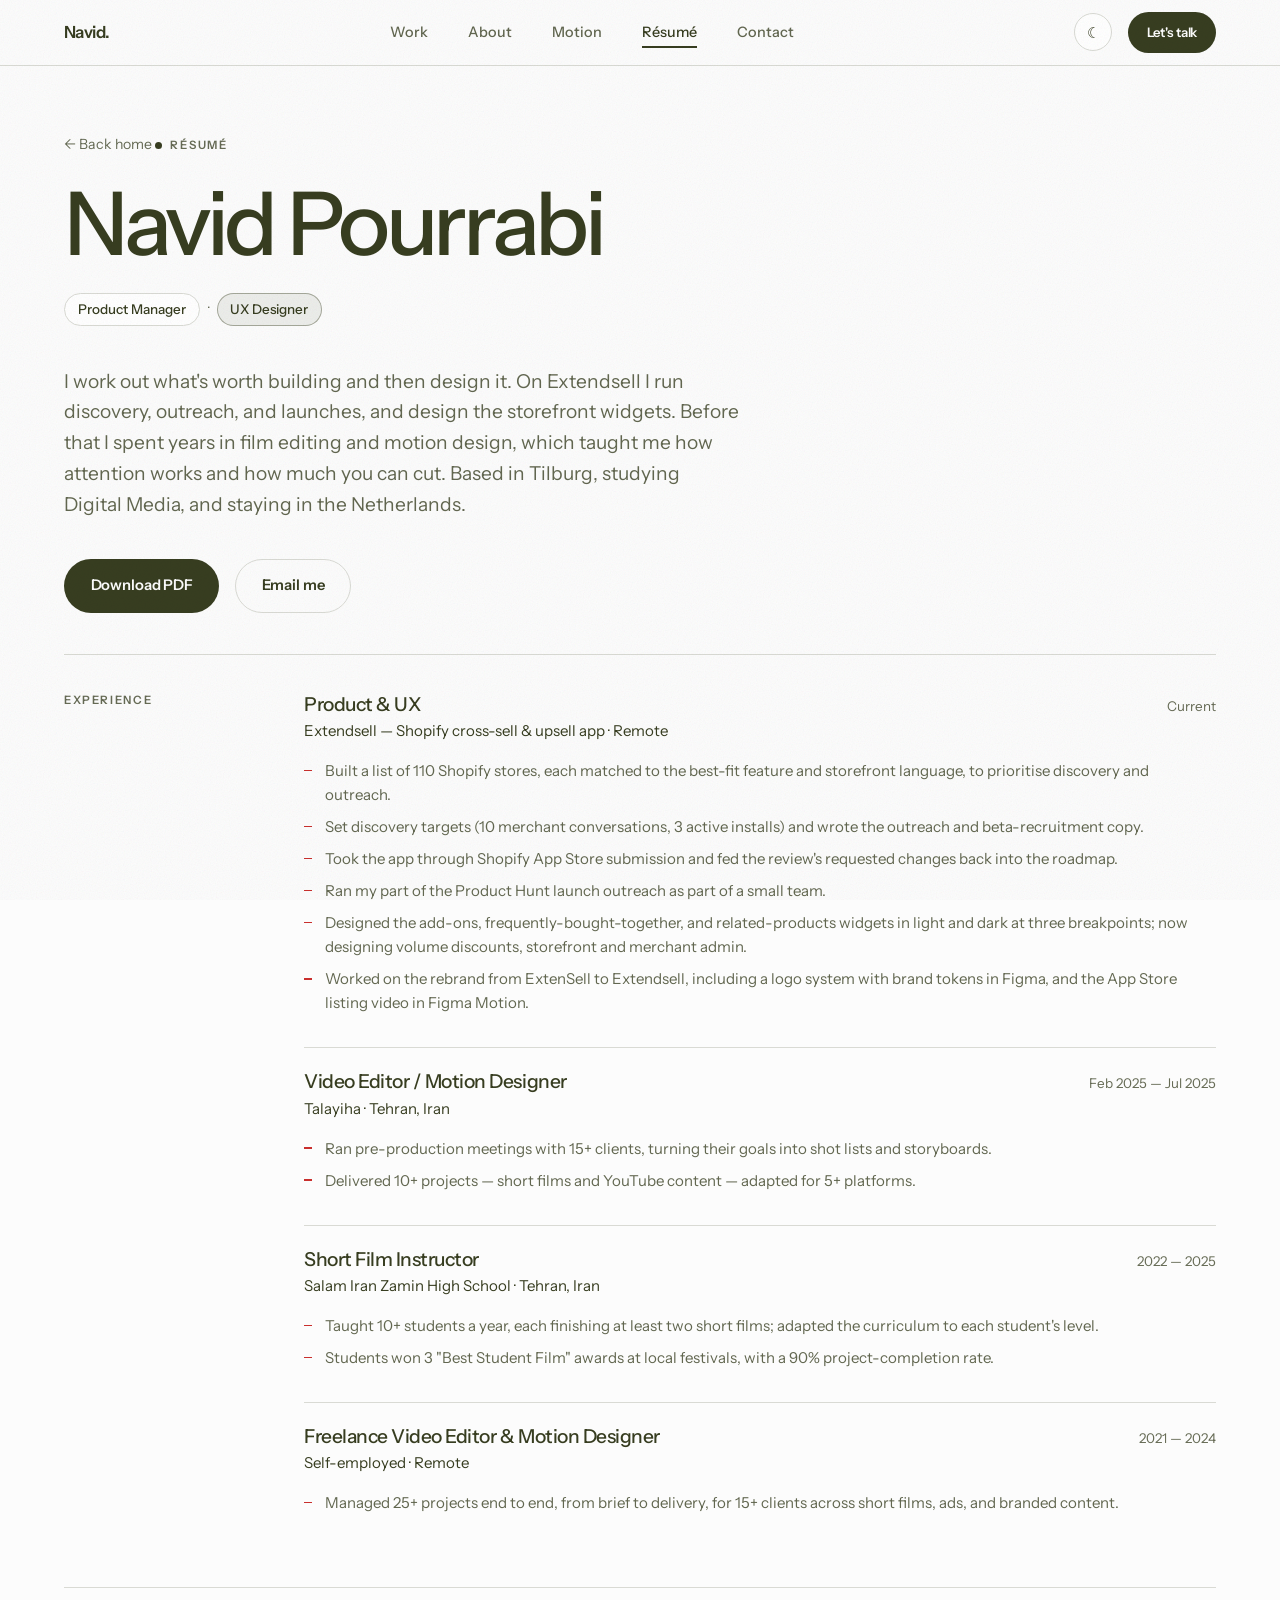
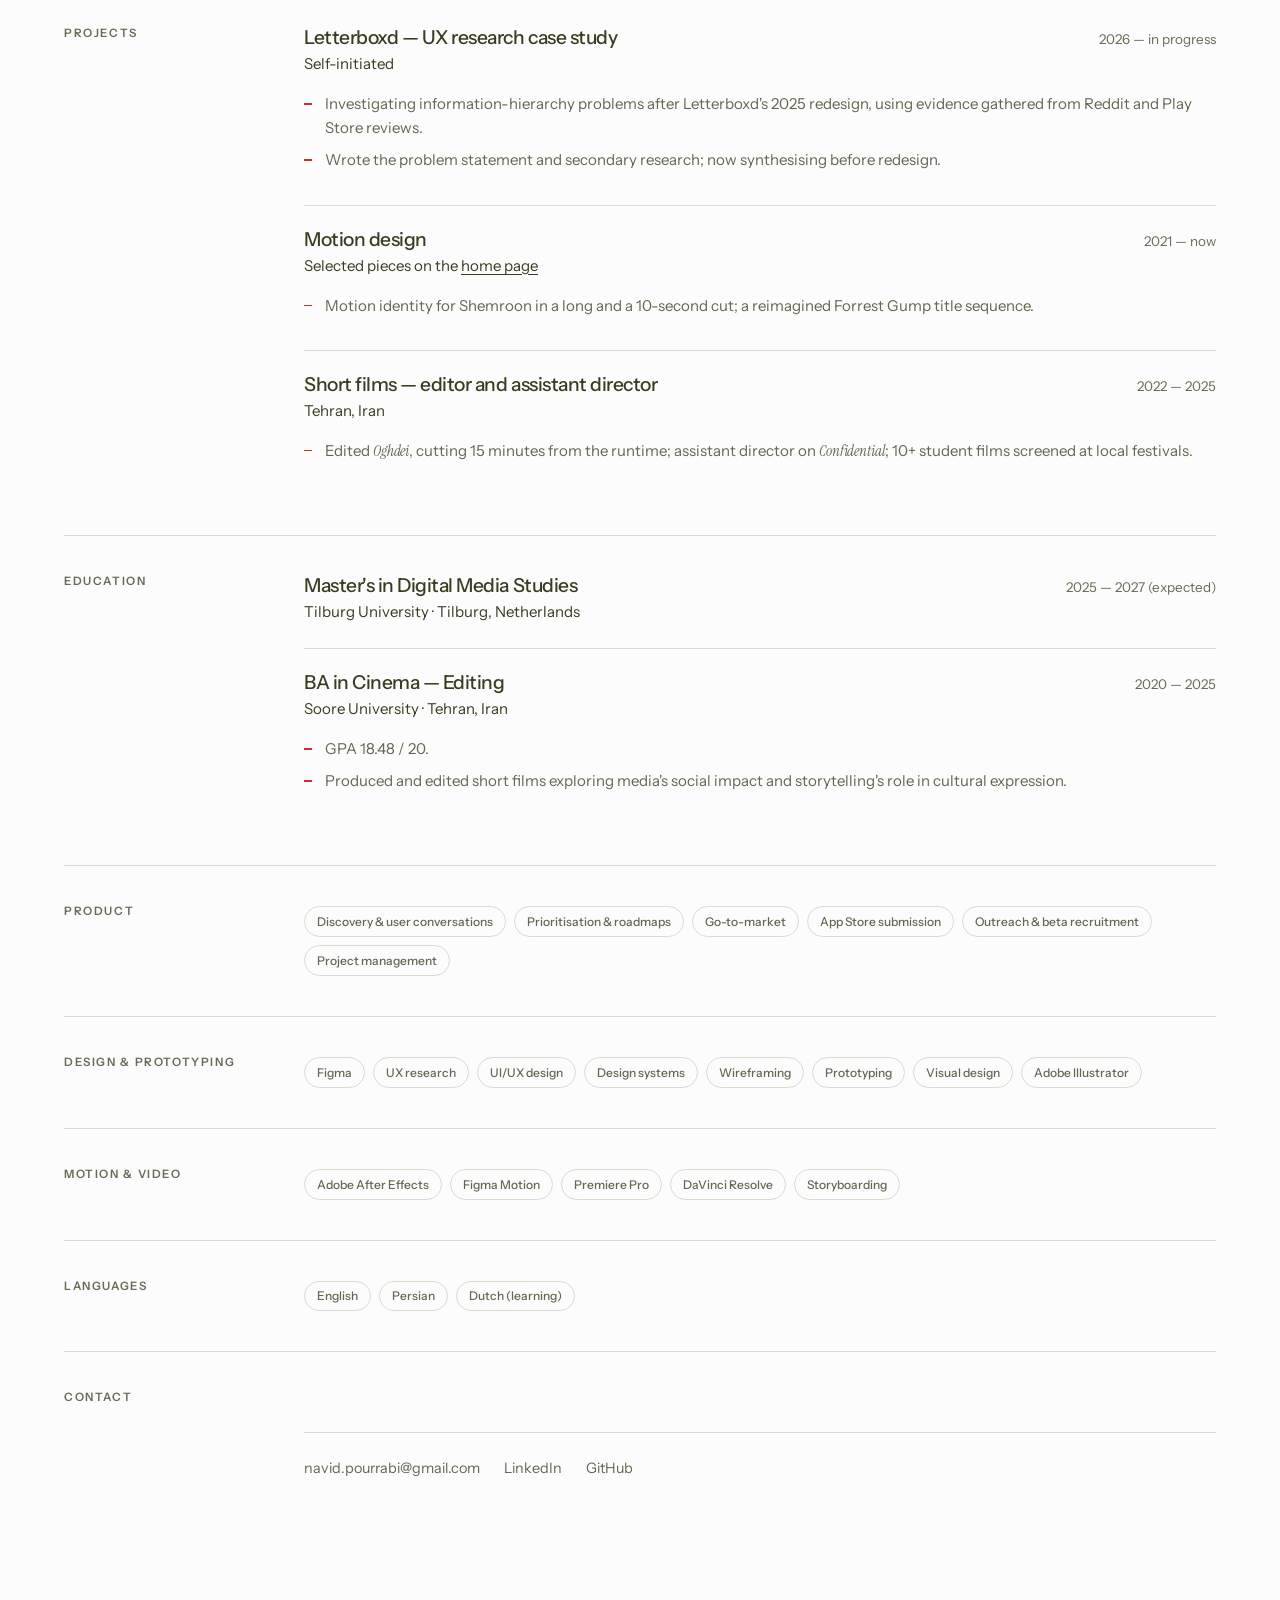
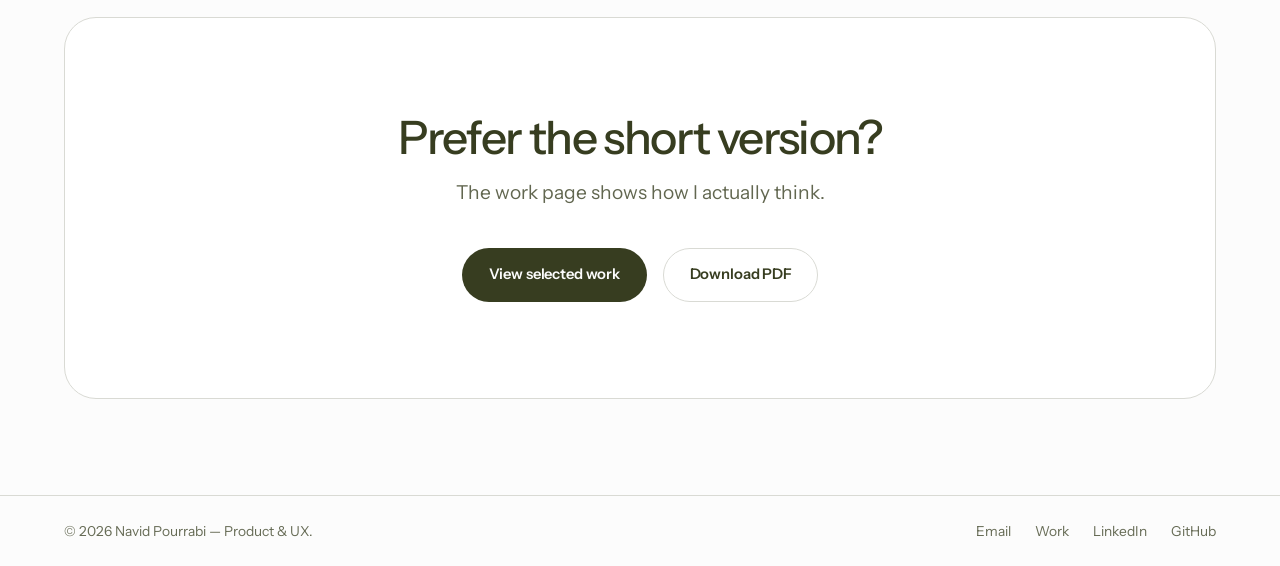
==== commit c6044ccc: "Refocus the site on product management and UX, keep motion as a shorter section Co-Authored-By: Clau" ====
--- a/resume.html
+++ b/resume.html
@@ -3,8 +3,8 @@
 <head>
 <meta charset="UTF-8" />
 <meta name="viewport" content="width=device-width, initial-scale=1.0" />
-<title>Résumé — Navid Pourrabi, UI/UX &amp; Product Designer</title>
-<meta name="description" content="Résumé of Navid Pourrabi — UI/UX designer and product manager with a background in film editing and motion design. Currently studying Digital Media at Tilburg University." />
+<title>Résumé — Navid Pourrabi, Product Manager &amp; UX Designer</title>
+<meta name="description" content="Résumé of Navid Pourrabi — product manager and UX designer with a background in film and motion design. Studying Digital Media at Tilburg University." />
 
 <link rel="preconnect" href="https://fonts.googleapis.com" />
 <link rel="preconnect" href="https://fonts.gstatic.com" crossorigin />
@@ -19,9 +19,8 @@
     <a href="index.html" class="logo">Navid<span>.</span></a>
     <nav class="nav-links">
       <a href="index.html#work">Work</a>
+      <a href="index.html#about">About</a>
       <a href="index.html#motion">Motion</a>
-      <a href="index.html#about">About</a>
-      <a href="index.html#process">Process</a>
       <a href="resume.html" class="active">Résumé</a>
       <a href="index.html#contact">Contact</a>
     </nav>
@@ -42,18 +41,16 @@
       <h1 class="reveal">Navid Pourrabi</h1>
 
       <div class="role-line reveal">
-        <span class="role-chip">UI/UX Designer</span>
+        <span class="role-chip">Product Manager</span>
         <span class="role-sep">·</span>
-        <span class="role-chip is-data">Product Design</span>
-        <span class="role-sep">·</span>
-        <span class="role-chip">Motion Designer</span>
+        <span class="role-chip is-data">UX Designer</span>
       </div>
 
       <p class="hero-sub reveal">
-        I came to product design through film. Six years of editing taught me how to hold
-        someone's attention and cut everything that doesn't earn its place — which turns
-        out to be the same job as designing an interface. Currently based in Tilburg,
-        studying Digital Media while designing and shipping product work.
+        I work out what's worth building and then design it. On Extendsell I run discovery,
+        outreach, and launches, and design the storefront widgets. Before that I spent years in
+        film editing and motion design, which taught me how attention works and how much you
+        can cut. Based in Tilburg, studying Digital Media, and staying in the Netherlands.
       </p>
 
       <div class="resume-actions reveal">
@@ -72,13 +69,17 @@
 
         <div class="resume-role">
           <div class="r-top">
-            <h3>UI/UX &amp; Product Designer</h3>
+            <h3>Product &amp; UX</h3>
             <span class="r-when">Current</span>
           </div>
-          <div class="r-org">Extendsell · Remote</div>
-          <ul>
-            <li>Design the add-ons and frequently-bought-together experience for Shopify merchants and their shoppers.</li>
-            <li>Work across both sides of the product: the merchant configuring offers in the admin, and the shopper deciding whether to accept one.</li>
+          <div class="r-org">Extendsell — Shopify cross-sell &amp; upsell app · Remote</div>
+          <ul>
+            <li>Built a list of 110 Shopify stores, each matched to the best-fit feature and storefront language, to prioritise discovery and outreach.</li>
+            <li>Set discovery targets (10 merchant conversations, 3 active installs) and wrote the outreach and beta-recruitment copy.</li>
+            <li>Took the app through Shopify App Store submission and fed the review's requested changes back into the roadmap.</li>
+            <li>Ran my part of the Product Hunt launch outreach as part of a small team.</li>
+            <li>Designed the add-ons, frequently-bought-together, and related-products widgets in light and dark at three breakpoints; now designing volume discounts, storefront and merchant admin.</li>
+            <li>Worked on the rebrand from ExtenSell to Extendsell, including a logo system with brand tokens in Figma, and the App Store listing video in Figma Motion.</li>
           </ul>
         </div>
 
@@ -89,9 +90,8 @@
           </div>
           <div class="r-org">Talayiha · Tehran, Iran</div>
           <ul>
-            <li>Collaborated with 15+ clients to produce 10+ video projects — short films and YouTube content — tailored to each client's creative vision.</li>
-            <li>Facilitated pre-production meetings with 15+ clients, translating project goals into actionable shot lists and storyboards.</li>
-            <li>Optimised video formats and colour correction for 5+ platforms — social, web, and presentation — maintaining visual consistency across all of them.</li>
+            <li>Ran pre-production meetings with 15+ clients, turning their goals into shot lists and storyboards.</li>
+            <li>Delivered 10+ projects — short films and YouTube content — adapted for 5+ platforms.</li>
           </ul>
         </div>
 
@@ -102,9 +102,8 @@
           </div>
           <div class="r-org">Salam Iran Zamin High School · Tehran, Iran</div>
           <ul>
-            <li>Taught 10+ students annually in storyboarding, cinematography, and editing, with each student completing at least 2 short films per year.</li>
-            <li>Adapted the curriculum to individual skill levels, leading students to produce 10 short films recognised at local film festivals.</li>
-            <li>Guided novice filmmakers to win 3 "Best Student Film" awards and achieve a 90% project-completion rate.</li>
+            <li>Taught 10+ students a year, each finishing at least two short films; adapted the curriculum to each student's level.</li>
+            <li>Students won 3 "Best Student Film" awards at local festivals, with a 90% project-completion rate.</li>
           </ul>
         </div>
 
@@ -115,9 +114,7 @@
           </div>
           <div class="r-org">Self-employed · Remote</div>
           <ul>
-            <li>Edited 25+ videos with precise colour correction, smooth transitions, and story-driven pacing for diverse audiences.</li>
-            <li>Designed motion graphics and visual effects that increased viewer engagement for client campaigns across social and web channels.</li>
-            <li>Managed end-to-end project timelines, from brief to final delivery, for 15+ clients across short films, ads, and branded content.</li>
+            <li>Managed 25+ projects end to end, from brief to delivery, for 15+ clients across short films, ads, and branded content.</li>
           </ul>
         </div>
 
@@ -131,35 +128,35 @@
 
         <div class="resume-role">
           <div class="r-top">
-            <h3>Oghdei — short film</h3>
-            <span class="r-when">2023</span>
-          </div>
-          <div class="r-org">Short Film Editor · Tehran, Iran</div>
-          <ul>
-            <li>Edited the film in close collaboration with director Navid Asadion, cutting 15 minutes from the runtime while strengthening narrative engagement.</li>
-          </ul>
-        </div>
-
-        <div class="resume-role">
-          <div class="r-top">
-            <h3>Confidential — short film</h3>
-            <span class="r-when">2023</span>
-          </div>
-          <div class="r-org">Assistant Director · Tehran, Iran</div>
-          <ul>
-            <li>Coordinated production logistics for director Yaser Khayyer, streamlining communication between teams and reducing schedule delays by one day.</li>
-          </ul>
-        </div>
-
-        <div class="resume-role">
-          <div class="r-top">
-            <h3>Award-winning student short films</h3>
+            <h3>Letterboxd — UX research case study</h3>
+            <span class="r-when">2026 — in progress</span>
+          </div>
+          <div class="r-org">Self-initiated</div>
+          <ul>
+            <li>Investigating information-hierarchy problems after Letterboxd's 2025 redesign, using evidence gathered from Reddit and Play Store reviews.</li>
+            <li>Wrote the problem statement and secondary research; now synthesising before redesign.</li>
+          </ul>
+        </div>
+
+        <div class="resume-role">
+          <div class="r-top">
+            <h3>Motion design</h3>
+            <span class="r-when">2021 — now</span>
+          </div>
+          <div class="r-org">Selected pieces on the <a href="index.html#motion" style="text-decoration:underline;text-underline-offset:3px;">home page</a></div>
+          <ul>
+            <li>Motion identity for Shemroon in a long and a 10-second cut; a reimagined Forrest Gump title sequence.</li>
+          </ul>
+        </div>
+
+        <div class="resume-role">
+          <div class="r-top">
+            <h3>Short films — editor and assistant director</h3>
             <span class="r-when">2022 — 2025</span>
           </div>
-          <div class="r-org">Local film festivals · Tehran, Iran</div>
-          <ul>
-            <li>Edited and produced 10+ short films screened at local festivals, earning 3 "Best Student Film" awards.</li>
-            <li>Applied narrative editing, colour grading, and sound design to shape emotionally engaging stories for diverse audiences.</li>
+          <div class="r-org">Tehran, Iran</div>
+          <ul>
+            <li>Edited <em>Oghdei</em>, cutting 15 minutes from the runtime; assistant director on <em>Confidential</em>; 10+ student films screened at local festivals.</li>
           </ul>
         </div>
 
@@ -193,10 +190,24 @@
 
     <!-- ============ SKILLS ============ -->
     <section class="resume-grid reveal">
+      <h2>Product</h2>
+      <div class="tag-cloud">
+        <span class="pill">Discovery &amp; user conversations</span>
+        <span class="pill">Prioritisation &amp; roadmaps</span>
+        <span class="pill">Go-to-market</span>
+        <span class="pill">App Store submission</span>
+        <span class="pill">Outreach &amp; beta recruitment</span>
+        <span class="pill">Project management</span>
+      </div>
+    </section>
+
+    <section class="resume-grid reveal">
       <h2>Design &amp; prototyping</h2>
       <div class="tag-cloud">
         <span class="pill">Figma</span>
+        <span class="pill">UX research</span>
         <span class="pill">UI/UX design</span>
+        <span class="pill">Design systems</span>
         <span class="pill">Wireframing</span>
         <span class="pill">Prototyping</span>
         <span class="pill">Visual design</span>
@@ -208,30 +219,19 @@
       <h2>Motion &amp; video</h2>
       <div class="tag-cloud">
         <span class="pill">Adobe After Effects</span>
-        <span class="pill">Adobe Premiere Pro</span>
-        <span class="pill">Motion graphics</span>
-        <span class="pill">Colour correction</span>
+        <span class="pill">Figma Motion</span>
+        <span class="pill">Premiere Pro</span>
+        <span class="pill">DaVinci Resolve</span>
         <span class="pill">Storyboarding</span>
-        <span class="pill">Video editing</span>
-        <span class="pill">DaVinci Resolve</span>
-      </div>
-    </section>
-
-    <section class="resume-grid reveal">
-      <h2>Workflow &amp; collaboration</h2>
-      <div class="tag-cloud">
-        <span class="pill">Project management</span>
-        <span class="pill">Iterative design</span>
-        <span class="pill">Timeline management</span>
-        <span class="pill">Cross-functional collaboration</span>
       </div>
     </section>
 
     <section class="resume-grid reveal">
       <h2>Languages</h2>
       <div class="tag-cloud">
+        <span class="pill">English</span>
         <span class="pill">Persian</span>
-        <span class="pill">English</span>
+        <span class="pill">Dutch (learning)</span>
       </div>
     </section>
 
@@ -264,11 +264,10 @@
 
 <footer class="site-footer">
   <div class="wrap" style="display:flex;align-items:center;justify-content:space-between;flex-wrap:wrap;gap:1rem;width:100%;">
-    <span>© <span data-year></span> Navid Pourrabi — UI/UX &amp; Motion Designer.</span>
+    <span>© <span data-year></span> Navid Pourrabi — Product &amp; UX.</span>
     <div class="footer-links">
       <a href="mailto:navid.pourrabi@gmail.com">Email</a>
       <a href="index.html#work">Work</a>
-      <a href="index.html#motion">Motion</a>
       <a href="https://www.linkedin.com/in/navidpourrabi" target="_blank" rel="noopener">LinkedIn</a>
       <a href="https://github.com/NavidPourrabi" target="_blank" rel="noopener">GitHub</a>
     </div>
--- a/assets/css/style.css
+++ b/assets/css/style.css
@@ -1,27 +1,34 @@
 /* ==========================================================================
    Navid Pourrabi — portfolio
-   Direction: "Studio" — cream paper, fine grain, sage accent, oversized
-   geometric sans. Light by default; dark is opt-in via the header toggle.
+   Direction: "Studio" — palette #0038BC / #FCFCFC / #373D20 / #1B998B / #D63230.
+   Near-white paper, olive ink, oversized geometric sans. Light by default.
    ========================================================================== */
 
 /* ==========================================================================
    Design tokens
    ========================================================================== */
 :root {
-  /* Paper & ink */
-  --paper: #ede7d6;
-  --paper-2: #f5f1e4;
-  --paper-3: #e2dac4;
-  --ink: #1b211c;
-  --ink-soft: #4e554c;
-  --ink-faint: #616658;
-  --line: #d6cdb6;
-
-  /* Accents */
-  --sage: #406e5a;
-  --sage-soft: #dbe6df;
-  --clay: #b5643a;
-  --clay-soft: #f0ddd0;
+  /* Paper & ink — palette #0038BC · #FCFCFC · #373D20 · #1B998B · #D63230 */
+  --paper: #fcfcfc;
+  --paper-2: #ffffff;
+  --paper-3: #e8e9e6;
+  --ink: #373d20;
+  --ink-soft: #626750;
+  --ink-faint: #666b55;
+  --line: #d9dad4;
+
+  /* Accents — teal and red are darkened from the raw palette values so they
+     clear WCAG AA on paper, on cards, and on every band tint. The raw
+     #1B998B and #D63230 both fail as small text on white; don't put them
+     back without re-running the contrast check. */
+  --olive: #373d20;
+  --olive-soft: #ecedea;
+  --red: #c92f2d;
+  --red-soft: #f9eeee;
+  --blue: #0038bc;
+  --blue-soft: #eaeef8;
+  --teal: #15786d;
+  --teal-soft: #e8f3f2;
 
   /* Legacy aliases — older markup still references these names */
   --color-bg: var(--paper);
@@ -30,9 +37,9 @@
   --color-ink-soft: var(--ink-soft);
   --color-ink-faint: var(--ink-faint);
   --color-border: var(--line);
-  --color-accent: var(--clay);
-  --color-data: var(--sage);
-  --color-data-soft: var(--sage-soft);
+  --color-accent: var(--red);
+  --color-data: var(--olive);
+  --color-data-soft: var(--olive-soft);
 
   /* Type */
   --font-display: 'Instrument Sans', 'Helvetica Neue', Arial, sans-serif;
@@ -61,17 +68,21 @@
 }
 
 [data-theme='dark'] {
-  --paper: #14170f;
-  --paper-2: #1c2019;
-  --paper-3: #262b22;
-  --ink: #ece7d6;
-  --ink-soft: #b4b3a1;
-  --ink-faint: #7d8175;
-  --line: #2e342a;
-  --sage: #85c0a5;
-  --sage-soft: #1e2a24;
-  --clay: #d98a5c;
-  --clay-soft: #2c1f17;
+  --paper: #0f1109;
+  --paper-2: #191b0e;
+  --paper-3: #212513;
+  --ink: #f2f4ea;
+  --ink-soft: #b3b4ab;
+  --ink-faint: #8e9087;
+  --line: #252916;
+  --olive: #888b7a;
+  --olive-soft: #1b1e10;
+  --red: #df6160;
+  --red-soft: #2f160f;
+  --blue: #6688d7;
+  --blue-soft: #0c1a30;
+  --teal: #1d9a8c;
+  --teal-soft: #11271e;
 }
 
 /* ==========================================================================
@@ -107,7 +118,7 @@
   inset: 0;
   z-index: 9999;
   pointer-events: none;
-  opacity: 0.35;
+  opacity: 0.16;
   mix-blend-mode: multiply;
   background-image: url("data:image/svg+xml,%3Csvg xmlns='http://www.w3.org/2000/svg' width='180' height='180'%3E%3Cfilter id='n'%3E%3CfeTurbulence type='fractalNoise' baseFrequency='0.85' numOctaves='4' stitchTiles='stitch'/%3E%3C/filter%3E%3Crect width='180' height='180' filter='url(%23n)' opacity='0.55'/%3E%3C/svg%3E");
 }
@@ -166,12 +177,12 @@
 }
 
 ::selection {
-  background: var(--sage);
+  background: var(--olive);
   color: var(--paper-2);
 }
 
 :focus-visible {
-  outline: 2px solid var(--sage);
+  outline: 2px solid var(--olive);
   outline-offset: 3px;
   border-radius: 3px;
 }
@@ -215,7 +226,7 @@
   width: 7px;
   height: 7px;
   border-radius: 50%;
-  background: var(--sage);
+  background: var(--olive);
 }
 
 /* ==========================================================================
@@ -250,7 +261,7 @@
 }
 
 .logo span {
-  color: var(--sage);
+  color: var(--olive);
 }
 
 .nav-links {
@@ -274,7 +285,7 @@
   bottom: -4px;
   width: 100%;
   height: 1.5px;
-  background: var(--sage);
+  background: var(--olive);
   transform: scaleX(0);
   transform-origin: right;
   transition: transform 0.35s var(--ease);
@@ -312,7 +323,7 @@
 
 .theme-toggle:hover {
   transform: rotate(-25deg) scale(1.08);
-  background: var(--sage-soft);
+  background: var(--olive-soft);
 }
 
 .nav-toggle {
@@ -365,7 +376,7 @@
 }
 
 .btn-primary:hover {
-  background: var(--sage);
+  background: var(--olive);
   color: #fff;
 }
 
@@ -416,15 +427,15 @@
   width: 7px;
   height: 7px;
   border-radius: 50%;
-  background: var(--sage);
-  box-shadow: 0 0 0 0 color-mix(in srgb, var(--sage) 60%, transparent);
+  background: var(--olive);
+  box-shadow: 0 0 0 0 color-mix(in srgb, var(--olive) 60%, transparent);
   animation: pulse 2.6s infinite;
 }
 
 @keyframes pulse {
-  0%   { box-shadow: 0 0 0 0 color-mix(in srgb, var(--sage) 55%, transparent); }
-  70%  { box-shadow: 0 0 0 9px color-mix(in srgb, var(--sage) 0%, transparent); }
-  100% { box-shadow: 0 0 0 0 color-mix(in srgb, var(--sage) 0%, transparent); }
+  0%   { box-shadow: 0 0 0 0 color-mix(in srgb, var(--olive) 55%, transparent); }
+  70%  { box-shadow: 0 0 0 9px color-mix(in srgb, var(--olive) 0%, transparent); }
+  100% { box-shadow: 0 0 0 0 color-mix(in srgb, var(--olive) 0%, transparent); }
 }
 
 .hero h1 {
@@ -436,11 +447,11 @@
 
 .hero h1 .line-2 {
   display: block;
-  color: var(--sage);
+  color: var(--olive);
 }
 
 .hero h1 em {
-  color: var(--clay);
+  color: var(--red);
 }
 
 .hero-sub {
@@ -488,9 +499,9 @@
 }
 
 .role-chip.is-data {
-  border-color: color-mix(in srgb, var(--sage) 40%, transparent);
-  background: var(--sage-soft);
-  color: var(--sage);
+  border-color: color-mix(in srgb, var(--olive) 40%, transparent);
+  background: var(--olive-soft);
+  color: var(--olive);
 }
 
 .role-sep {
@@ -539,7 +550,7 @@
   width: 8px;
   height: 8px;
   border-radius: 50%;
-  background: var(--clay);
+  background: var(--red);
   flex-shrink: 0;
 }
 
@@ -596,7 +607,7 @@
 
 a.work-card:hover {
   transform: translateY(-6px);
-  border-color: var(--sage);
+  border-color: var(--olive);
 }
 
 .work-card.featured {
@@ -669,8 +680,8 @@
 }
 
 a.work-card:hover .work-arrow {
-  background: var(--sage);
-  border-color: var(--sage);
+  background: var(--olive);
+  border-color: var(--olive);
   color: #fff;
   transform: rotate(-45deg);
 }
@@ -698,9 +709,9 @@
 }
 
 .pill-role {
-  border-color: color-mix(in srgb, var(--clay) 40%, transparent);
-  background: var(--clay-soft);
-  color: var(--clay);
+  border-color: color-mix(in srgb, var(--red) 40%, transparent);
+  background: var(--red-soft);
+  color: var(--red);
 }
 
 .work-outcome {
@@ -715,7 +726,7 @@
   font-family: var(--font-display);
   font-size: 1.3rem;
   letter-spacing: -0.03em;
-  color: var(--sage);
+  color: var(--olive);
 }
 
 .work-outcome .o-label {
@@ -754,7 +765,7 @@
 
 .video-item:hover .video-frame {
   transform: translateY(-4px);
-  border-color: var(--sage);
+  border-color: var(--olive);
 }
 
 .video-frame iframe {
@@ -915,14 +926,14 @@
 
 .process-step:hover {
   transform: translateY(-5px);
-  background: var(--sage-soft);
+  background: var(--olive-soft);
 }
 
 .process-step .step-num {
   font-family: var(--font-voice);
   font-style: italic;
   font-size: 2rem;
-  color: var(--sage);
+  color: var(--olive);
   line-height: 1;
   margin-bottom: var(--space-2xs);
 }
@@ -984,8 +995,8 @@
 }
 
 .contact-list a:hover {
-  color: var(--sage);
-  border-color: var(--sage);
+  color: var(--olive);
+  border-color: var(--olive);
 }
 
 /* ==========================================================================
@@ -1004,7 +1015,7 @@
 }
 
 .footer-links a:hover {
-  color: var(--sage);
+  color: var(--olive);
 }
 
 /* ==========================================================================
@@ -1023,7 +1034,7 @@
 }
 
 .cs-back:hover {
-  color: var(--sage);
+  color: var(--olive);
   transform: translateX(-5px);
 }
 
@@ -1082,7 +1093,7 @@
   top: 0.72em;
   width: 8px;
   height: 1.5px;
-  background: var(--sage);
+  background: var(--olive);
 }
 
 .cs-image-row {
@@ -1115,7 +1126,7 @@
   font-family: var(--font-display);
   font-size: 2.2rem;
   letter-spacing: -0.04em;
-  color: var(--sage);
+  color: var(--olive);
 }
 
 .outcome-stat .stat-label {
@@ -1238,7 +1249,7 @@
 }
 
 .resume-role .r-org {
-  color: var(--sage);
+  color: var(--olive);
   font-size: 0.94rem;
   margin-top: 0.1rem;
 }
@@ -1262,7 +1273,7 @@
   top: 0.72em;
   width: 8px;
   height: 1.5px;
-  background: var(--clay);
+  background: var(--red);
 }
 
 .tag-cloud {
@@ -1391,6 +1402,9 @@
 .h-line {
   display: block;
   overflow: hidden;
+  /* room for descenders (g, y, p) inside the reveal mask, pulled back so line spacing is unchanged */
+  padding-bottom: 0.14em;
+  margin-bottom: -0.14em;
 }
 
 .h-line > span {
@@ -1435,3 +1449,298 @@
     animation: none;
   }
 }
+
+/* ==========================================================================
+   Colour bands — full-bleed tinted sections so the page isn't one flat cream
+   ========================================================================== */
+.band {
+  border-block: 1px solid var(--line);
+}
+
+.band-olive   { background: var(--olive-soft); }
+.band-red   { background: var(--red-soft); }
+.band-blue { background: var(--blue-soft); }
+.band-teal  { background: var(--teal-soft); }
+
+/* Cards sitting on a tinted band need to lift off it. */
+.band .work-card,
+.band .process-step,
+.band .cta-block,
+.band .video-frame {
+  background: var(--paper-2);
+}
+
+/* ==========================================================================
+   Accent rotation — metrics, process steps, and tags each take a turn
+   ========================================================================== */
+.metric:nth-child(1) .metric-num { color: var(--olive); }
+.metric:nth-child(2) .metric-num { color: var(--red); }
+.metric:nth-child(3) .metric-num { color: var(--blue); }
+.metric:nth-child(4) .metric-num { color: var(--teal); }
+
+.process-step:nth-child(1) .step-num { color: var(--olive); }
+.process-step:nth-child(2) .step-num { color: var(--red); }
+.process-step:nth-child(3) .step-num { color: var(--blue); }
+.process-step:nth-child(4) .step-num { color: var(--teal); }
+
+.process-step:nth-child(1):hover { background: var(--olive-soft); }
+.process-step:nth-child(2):hover { background: var(--red-soft); }
+.process-step:nth-child(3):hover { background: var(--blue-soft); }
+.process-step:nth-child(4):hover { background: var(--teal-soft); }
+
+.marquee span:nth-child(4n+1)::after { background: var(--olive); }
+.marquee span:nth-child(4n+2)::after { background: var(--red); }
+.marquee span:nth-child(4n+3)::after { background: var(--blue); }
+.marquee span:nth-child(4n+4)::after { background: var(--teal); }
+
+/* Per-project tag colours */
+.work-tag.is-blue { background: var(--blue); color: var(--paper); border-color: var(--blue); }
+.work-tag.is-red   { background: var(--red);   color: var(--paper); border-color: var(--red); }
+.work-tag.is-olive  { background: var(--olive);  color: var(--paper); border-color: var(--olive); }
+
+.pill-blue { border-color: color-mix(in srgb, var(--blue) 40%, transparent); background: var(--blue-soft); color: var(--blue); }
+.pill-olive   { border-color: color-mix(in srgb, var(--olive) 40%, transparent);   background: var(--olive-soft);   color: var(--olive); }
+.pill-teal  { border-color: color-mix(in srgb, var(--teal) 40%, transparent);  background: var(--teal-soft);  color: var(--teal); }
+
+a.work-card:nth-of-type(2):hover { border-color: var(--red); }
+a.work-card:nth-of-type(3):hover { border-color: var(--blue); }
+
+/* ==========================================================================
+   Case study — visual-first layout
+   ========================================================================== */
+
+/* A figure that breaks out of the text column to the full page width. */
+.bleed {
+  margin: 0;
+  padding-block: var(--space-2xl);
+}
+
+.bleed-inner {
+  max-width: var(--max-width);
+  margin-inline: auto;
+  padding-inline: var(--space-md);
+}
+
+/* Numbered feature header — big, short, no paragraph needed. */
+.feature-head {
+  display: flex;
+  align-items: baseline;
+  gap: var(--space-md);
+  margin-bottom: var(--space-md);
+  flex-wrap: wrap;
+}
+
+.feature-num {
+  font-family: var(--font-voice);
+  font-style: italic;
+  font-size: clamp(2.4rem, 5vw, 4rem);
+  line-height: 0.9;
+  color: var(--accent, var(--olive));
+}
+
+.feature-head h2 {
+  font-size: clamp(1.8rem, 4vw, 3.2rem);
+  flex: 1 1 12ch;
+}
+
+.feature-note {
+  font-size: 1.05rem;
+  color: var(--ink-soft);
+  max-width: 56ch;
+  margin-bottom: var(--space-lg);
+}
+
+/* Short labelled facts instead of prose paragraphs. */
+.fact-row {
+  display: grid;
+  grid-template-columns: repeat(auto-fit, minmax(180px, 1fr));
+  gap: var(--space-md);
+  margin-top: var(--space-lg);
+  padding-top: var(--space-md);
+  border-top: 1px solid var(--line);
+}
+
+.fact dt {
+  font-size: 0.7rem;
+  text-transform: uppercase;
+  letter-spacing: 0.14em;
+  color: var(--ink-faint);
+  margin-bottom: var(--space-3xs);
+}
+
+.fact dd {
+  margin: 0;
+  font-size: 0.98rem;
+  color: var(--ink);
+  line-height: 1.45;
+}
+
+/* Image layouts */
+.gal {
+  display: grid;
+  gap: var(--space-md);
+  margin-top: var(--space-lg);
+}
+
+.gal-2      { grid-template-columns: repeat(2, 1fr); }
+.gal-side   { grid-template-columns: 2.2fr 1fr; align-items: start; }
+.gal-1      { grid-template-columns: 1fr; }
+
+.gal figure {
+  margin: 0;
+}
+
+.gal img {
+  width: 100%;
+  height: auto;
+  display: block;
+  border: 1px solid var(--line);
+  border-radius: var(--radius-md);
+  background: #fff;
+  transition: transform 0.6s var(--ease);
+}
+
+.gal figure:hover img {
+  transform: translateY(-4px);
+}
+
+.gal figcaption {
+  margin-top: var(--space-2xs);
+  font-size: 0.8rem;
+  color: var(--ink-faint);
+}
+
+/* Swatch strip */
+.swatches {
+  display: flex;
+  gap: var(--space-2xs);
+  margin-top: var(--space-md);
+  flex-wrap: wrap;
+}
+
+.swatch {
+  width: 44px;
+  height: 44px;
+  border-radius: 10px;
+  border: 1px solid var(--line);
+}
+
+@media (max-width: 820px) {
+  .gal-2,
+  .gal-side {
+    grid-template-columns: 1fr;
+  }
+}
+
+
+/* ==========================================================================
+   Blue band — the one bold section per page. Every token flips inside it so
+   the same components keep working without per-element overrides.
+   ========================================================================== */
+.band-blue {
+  --paper: #0038bc;
+  --paper-2: #1a4cc3;
+  --paper-3: #3363cd;
+  --ink: #ffffff;
+  --ink-soft: #d1dbf3;
+  --ink-faint: #b3c3eb;
+  --line: #4770cf;
+  --olive: #dfe4f6;
+  --red: #ffc9c8;
+  --teal: #9fe6dc;
+  --blue: #ffffff;
+  background: #0038bc;
+  color: var(--ink);
+  border-block-color: #4770cf;
+}
+
+[data-theme='dark'] .band-blue {
+  --paper: #002b91;
+  --paper-2: #0f3ba3;
+  --paper-3: #2453b3;
+  --ink: #ffffff;
+  --ink-soft: #cbd7f1;
+  --ink-faint: #aabce8;
+  --line: #2f5cbb;
+  --olive: #dfe4f6;
+  --red: #ffc9c8;
+  --teal: #9fe6dc;
+  --blue: #ffffff;
+  background: #002b91;
+}
+
+.band-blue .btn-primary {
+  background: #ffffff;
+  color: #0038bc;
+}
+
+.band-blue .btn-primary:hover {
+  background: var(--teal);
+  color: #06322c;
+}
+
+.band-blue .btn-ghost:hover {
+  background: rgba(255, 255, 255, 0.12);
+}
+
+/* ==========================================================================
+   Typographic thumbnail — for work that has no screenshots yet
+   ========================================================================== */
+.work-thumb.thumb-type {
+  display: grid;
+  place-items: end start;
+  background:
+    repeating-linear-gradient(0deg, transparent 0 31px, color-mix(in srgb, var(--ink) 9%, transparent) 31px 32px),
+    var(--olive-soft);
+}
+
+.thumb-type-inner {
+  padding: var(--space-md);
+  display: grid;
+  gap: var(--space-3xs);
+}
+
+.thumb-type-kicker {
+  font-size: 0.72rem;
+  font-weight: 600;
+  letter-spacing: 0.12em;
+  text-transform: uppercase;
+  color: var(--ink-faint);
+}
+
+.thumb-type-title {
+  font-family: var(--font-voice);
+  font-style: italic;
+  font-size: clamp(1.8rem, 3.4vw, 2.8rem);
+  line-height: 1.05;
+  letter-spacing: -0.02em;
+  color: var(--ink);
+  max-width: 14ch;
+}
+
+/* ==========================================================================
+   Case study — product work list
+   ========================================================================== */
+.product-list {
+  display: grid;
+  grid-template-columns: repeat(2, 1fr);
+  gap: var(--space-lg) var(--space-xl);
+  margin-top: var(--space-lg);
+  padding-top: var(--space-lg);
+  border-top: 1px solid var(--line);
+}
+
+.product-list h3 {
+  font-size: 1.15rem;
+  margin-bottom: var(--space-2xs);
+}
+
+.product-list p {
+  color: var(--ink-soft);
+  font-size: 0.97rem;
+  max-width: 52ch;
+}
+
+@media (max-width: 760px) {
+  .product-list { grid-template-columns: 1fr; gap: var(--space-md); }
+}
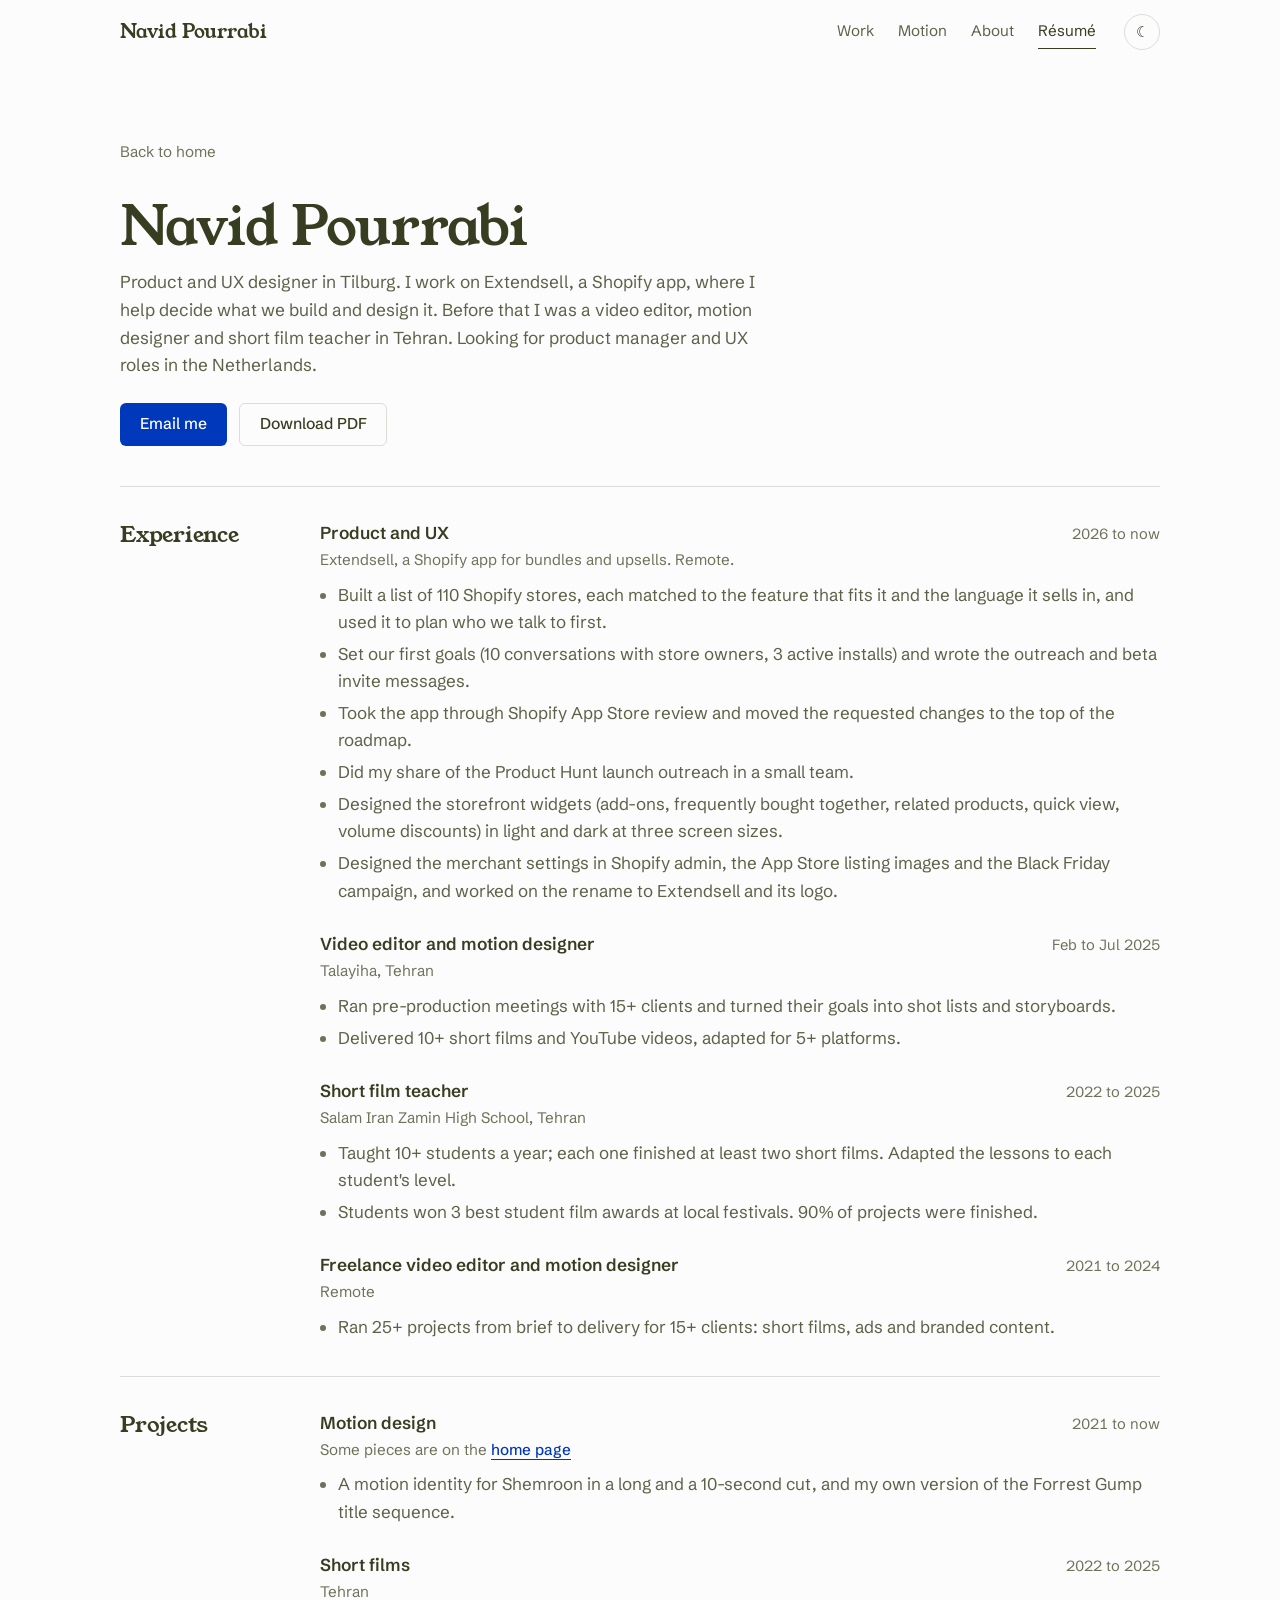
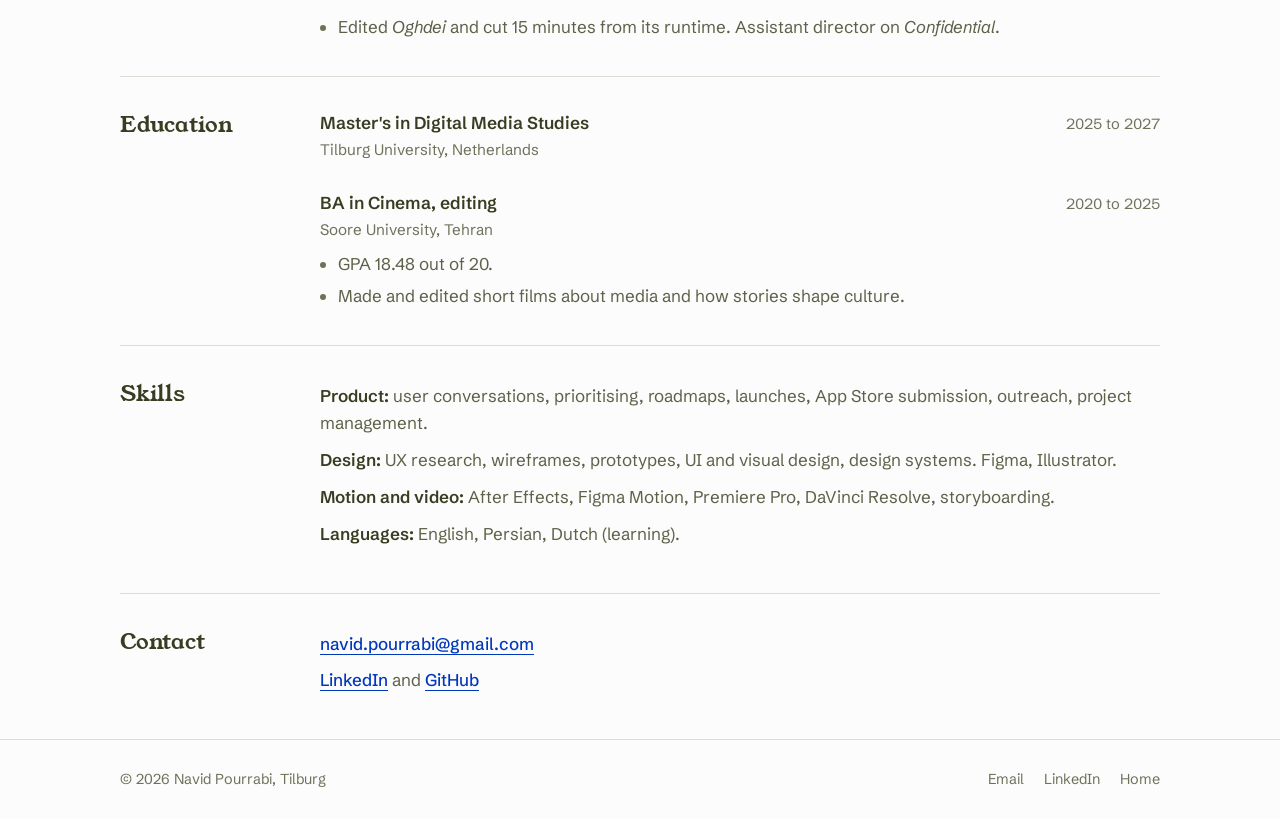
==== commit 9c1f5abc: "Redesign the site to feel personal, rewrite it in Navid's voice, update Extendsell - New hero: small" ====
--- a/resume.html
+++ b/resume.html
@@ -3,274 +3,189 @@
 <head>
 <meta charset="UTF-8" />
 <meta name="viewport" content="width=device-width, initial-scale=1.0" />
-<title>Résumé — Navid Pourrabi, Product Manager &amp; UX Designer</title>
-<meta name="description" content="Résumé of Navid Pourrabi — product manager and UX designer with a background in film and motion design. Studying Digital Media at Tilburg University." />
+<title>Résumé, Navid Pourrabi</title>
+<meta name="description" content="Résumé of Navid Pourrabi: product and UX on Extendsell, a background in film editing and motion design, studying Digital Media at Tilburg University." />
 
 <link rel="preconnect" href="https://fonts.googleapis.com" />
 <link rel="preconnect" href="https://fonts.gstatic.com" crossorigin />
-<link href="https://fonts.googleapis.com/css2?family=Instrument+Sans:wght@400;500;600&family=Instrument+Serif:ital@0;1&display=swap" rel="stylesheet" />
+<link href="https://fonts.googleapis.com/css2?family=Schibsted+Grotesk:ital,wght@0,400;0,500;0,600;1,400&family=Young+Serif&display=swap" rel="stylesheet" />
 <link rel="stylesheet" href="assets/css/style.css" />
 <script>(function(){try{var t=localStorage.getItem("theme");document.documentElement.setAttribute("data-theme",t==="dark"?"dark":"light");}catch(e){document.documentElement.setAttribute("data-theme","light");}})();</script>
 </head>
 <body>
+<a class="skip-link" href="#main">Skip to content</a>
 
 <header class="site-header">
   <div class="wrap">
-    <a href="index.html" class="logo">Navid<span>.</span></a>
-    <nav class="nav-links">
-      <a href="index.html#work">Work</a>
-      <a href="index.html#about">About</a>
-      <a href="index.html#motion">Motion</a>
-      <a href="resume.html" class="active">Résumé</a>
-      <a href="index.html#contact">Contact</a>
-    </nav>
-    <div class="nav-actions">
-      <button class="theme-toggle" data-theme-toggle aria-label="Toggle dark mode">☾</button>
-      <a href="index.html#contact" class="btn btn-primary btn-sm">Let's talk</a>
-      <button class="nav-toggle" data-nav-toggle aria-label="Toggle menu"><span></span></button>
+    <a href="index.html" class="logo">Navid Pourrabi</a>
+    <div class="nav">
+      <nav class="nav-links" aria-label="Main">
+        <a href="index.html#work">Work</a>
+        <a href="index.html#motion">Motion</a>
+        <a href="index.html#about">About</a>
+        <a href="resume.html" aria-current="page">Résumé</a>
+      </nav>
+      <button class="theme-toggle" data-theme-toggle aria-label="Switch to dark mode">☾</button>
+      <button class="nav-toggle" data-nav-toggle aria-label="Menu" aria-expanded="false"><span></span></button>
     </div>
   </div>
 </header>
 
-<main>
+<main id="main">
 
-  <section class="resume-head">
+  <section class="cv-head">
     <div class="wrap">
-      <a href="index.html" class="cs-back reveal">← Back home</a>
-      <div class="eyebrow reveal">Résumé</div>
-      <h1 class="reveal">Navid Pourrabi</h1>
-
-      <div class="role-line reveal">
-        <span class="role-chip">Product Manager</span>
-        <span class="role-sep">·</span>
-        <span class="role-chip is-data">UX Designer</span>
-      </div>
-
-      <p class="hero-sub reveal">
-        I work out what's worth building and then design it. On Extendsell I run discovery,
-        outreach, and launches, and design the storefront widgets. Before that I spent years in
-        film editing and motion design, which taught me how attention works and how much you
-        can cut. Based in Tilburg, studying Digital Media, and staying in the Netherlands.
+      <a href="index.html" class="back">Back to home</a>
+      <h1>Navid Pourrabi</h1>
+      <p class="lead">
+        Product and UX designer in Tilburg. I work on Extendsell, a Shopify app, where I help
+        decide what we build and design it. Before that I was a video editor, motion designer
+        and short film teacher in Tehran. Looking for product manager and UX roles in the Netherlands.
       </p>
-
-      <div class="resume-actions reveal">
-        <a href="assets/resume-navid-pourrabi.pdf" class="btn btn-primary" download>Download PDF</a>
-        <a href="mailto:navid.pourrabi@gmail.com" class="btn btn-ghost">Email me</a>
+      <div class="cv-actions">
+        <a href="mailto:navid.pourrabi@gmail.com" class="btn btn-primary">Email me</a>
+        <a href="assets/resume-navid-pourrabi.pdf" class="btn btn-plain" download>Download PDF</a>
       </div>
     </div>
   </section>
 
   <div class="wrap">
 
-    <!-- ============ EXPERIENCE ============ -->
-    <section class="resume-grid reveal">
+    <section class="cv-block">
       <h2>Experience</h2>
       <div>
-
-        <div class="resume-role">
-          <div class="r-top">
-            <h3>Product &amp; UX</h3>
-            <span class="r-when">Current</span>
+        <div class="role">
+          <div class="role-top">
+            <h3>Product and UX</h3>
+            <span class="when">2026 to now</span>
           </div>
-          <div class="r-org">Extendsell — Shopify cross-sell &amp; upsell app · Remote</div>
+          <div class="org">Extendsell, a Shopify app for bundles and upsells. Remote.</div>
           <ul>
-            <li>Built a list of 110 Shopify stores, each matched to the best-fit feature and storefront language, to prioritise discovery and outreach.</li>
-            <li>Set discovery targets (10 merchant conversations, 3 active installs) and wrote the outreach and beta-recruitment copy.</li>
-            <li>Took the app through Shopify App Store submission and fed the review's requested changes back into the roadmap.</li>
-            <li>Ran my part of the Product Hunt launch outreach as part of a small team.</li>
-            <li>Designed the add-ons, frequently-bought-together, and related-products widgets in light and dark at three breakpoints; now designing volume discounts, storefront and merchant admin.</li>
-            <li>Worked on the rebrand from ExtenSell to Extendsell, including a logo system with brand tokens in Figma, and the App Store listing video in Figma Motion.</li>
+            <li>Built a list of 110 Shopify stores, each matched to the feature that fits it and the language it sells in, and used it to plan who we talk to first.</li>
+            <li>Set our first goals (10 conversations with store owners, 3 active installs) and wrote the outreach and beta invite messages.</li>
+            <li>Took the app through Shopify App Store review and moved the requested changes to the top of the roadmap.</li>
+            <li>Did my share of the Product Hunt launch outreach in a small team.</li>
+            <li>Designed the storefront widgets (add-ons, frequently bought together, related products, quick view, volume discounts) in light and dark at three screen sizes.</li>
+            <li>Designed the merchant settings in Shopify admin, the App Store listing images and the Black Friday campaign, and worked on the rename to Extendsell and its logo.</li>
           </ul>
         </div>
 
-        <div class="resume-role">
-          <div class="r-top">
-            <h3>Video Editor / Motion Designer</h3>
-            <span class="r-when">Feb 2025 — Jul 2025</span>
+        <div class="role">
+          <div class="role-top">
+            <h3>Video editor and motion designer</h3>
+            <span class="when">Feb to Jul 2025</span>
           </div>
-          <div class="r-org">Talayiha · Tehran, Iran</div>
+          <div class="org">Talayiha, Tehran</div>
           <ul>
-            <li>Ran pre-production meetings with 15+ clients, turning their goals into shot lists and storyboards.</li>
-            <li>Delivered 10+ projects — short films and YouTube content — adapted for 5+ platforms.</li>
+            <li>Ran pre-production meetings with 15+ clients and turned their goals into shot lists and storyboards.</li>
+            <li>Delivered 10+ short films and YouTube videos, adapted for 5+ platforms.</li>
           </ul>
         </div>
 
-        <div class="resume-role">
-          <div class="r-top">
-            <h3>Short Film Instructor</h3>
-            <span class="r-when">2022 — 2025</span>
+        <div class="role">
+          <div class="role-top">
+            <h3>Short film teacher</h3>
+            <span class="when">2022 to 2025</span>
           </div>
-          <div class="r-org">Salam Iran Zamin High School · Tehran, Iran</div>
+          <div class="org">Salam Iran Zamin High School, Tehran</div>
           <ul>
-            <li>Taught 10+ students a year, each finishing at least two short films; adapted the curriculum to each student's level.</li>
-            <li>Students won 3 "Best Student Film" awards at local festivals, with a 90% project-completion rate.</li>
+            <li>Taught 10+ students a year; each one finished at least two short films. Adapted the lessons to each student's level.</li>
+            <li>Students won 3 best student film awards at local festivals. 90% of projects were finished.</li>
           </ul>
         </div>
 
-        <div class="resume-role">
-          <div class="r-top">
-            <h3>Freelance Video Editor &amp; Motion Designer</h3>
-            <span class="r-when">2021 — 2024</span>
+        <div class="role">
+          <div class="role-top">
+            <h3>Freelance video editor and motion designer</h3>
+            <span class="when">2021 to 2024</span>
           </div>
-          <div class="r-org">Self-employed · Remote</div>
+          <div class="org">Remote</div>
           <ul>
-            <li>Managed 25+ projects end to end, from brief to delivery, for 15+ clients across short films, ads, and branded content.</li>
-          </ul>
-        </div>
-
-      </div>
-    </section>
-
-    <!-- ============ PROJECTS ============ -->
-    <section class="resume-grid reveal">
-      <h2>Projects</h2>
-      <div>
-
-        <div class="resume-role">
-          <div class="r-top">
-            <h3>Letterboxd — UX research case study</h3>
-            <span class="r-when">2026 — in progress</span>
-          </div>
-          <div class="r-org">Self-initiated</div>
-          <ul>
-            <li>Investigating information-hierarchy problems after Letterboxd's 2025 redesign, using evidence gathered from Reddit and Play Store reviews.</li>
-            <li>Wrote the problem statement and secondary research; now synthesising before redesign.</li>
-          </ul>
-        </div>
-
-        <div class="resume-role">
-          <div class="r-top">
-            <h3>Motion design</h3>
-            <span class="r-when">2021 — now</span>
-          </div>
-          <div class="r-org">Selected pieces on the <a href="index.html#motion" style="text-decoration:underline;text-underline-offset:3px;">home page</a></div>
-          <ul>
-            <li>Motion identity for Shemroon in a long and a 10-second cut; a reimagined Forrest Gump title sequence.</li>
-          </ul>
-        </div>
-
-        <div class="resume-role">
-          <div class="r-top">
-            <h3>Short films — editor and assistant director</h3>
-            <span class="r-when">2022 — 2025</span>
-          </div>
-          <div class="r-org">Tehran, Iran</div>
-          <ul>
-            <li>Edited <em>Oghdei</em>, cutting 15 minutes from the runtime; assistant director on <em>Confidential</em>; 10+ student films screened at local festivals.</li>
-          </ul>
-        </div>
-
-      </div>
-    </section>
-
-    <!-- ============ EDUCATION ============ -->
-    <section class="resume-grid reveal">
-      <h2>Education</h2>
-      <div>
-        <div class="resume-role">
-          <div class="r-top">
-            <h3>Master's in Digital Media Studies</h3>
-            <span class="r-when">2025 — 2027 (expected)</span>
-          </div>
-          <div class="r-org">Tilburg University · Tilburg, Netherlands</div>
-        </div>
-        <div class="resume-role">
-          <div class="r-top">
-            <h3>BA in Cinema — Editing</h3>
-            <span class="r-when">2020 — 2025</span>
-          </div>
-          <div class="r-org">Soore University · Tehran, Iran</div>
-          <ul>
-            <li>GPA 18.48 / 20.</li>
-            <li>Produced and edited short films exploring media's social impact and storytelling's role in cultural expression.</li>
+            <li>Ran 25+ projects from brief to delivery for 15+ clients: short films, ads and branded content.</li>
           </ul>
         </div>
       </div>
     </section>
 
-    <!-- ============ SKILLS ============ -->
-    <section class="resume-grid reveal">
-      <h2>Product</h2>
-      <div class="tag-cloud">
-        <span class="pill">Discovery &amp; user conversations</span>
-        <span class="pill">Prioritisation &amp; roadmaps</span>
-        <span class="pill">Go-to-market</span>
-        <span class="pill">App Store submission</span>
-        <span class="pill">Outreach &amp; beta recruitment</span>
-        <span class="pill">Project management</span>
+    <section class="cv-block">
+      <h2>Projects</h2>
+      <div>
+        <div class="role">
+          <div class="role-top">
+            <h3>Motion design</h3>
+            <span class="when">2021 to now</span>
+          </div>
+          <div class="org">Some pieces are on the <a class="text-link" href="index.html#motion">home page</a></div>
+          <ul>
+            <li>A motion identity for Shemroon in a long and a 10-second cut, and my own version of the Forrest Gump title sequence.</li>
+          </ul>
+        </div>
+        <div class="role">
+          <div class="role-top">
+            <h3>Short films</h3>
+            <span class="when">2022 to 2025</span>
+          </div>
+          <div class="org">Tehran</div>
+          <ul>
+            <li>Edited <em>Oghdei</em> and cut 15 minutes from its runtime. Assistant director on <em>Confidential</em>.</li>
+          </ul>
+        </div>
       </div>
     </section>
 
-    <section class="resume-grid reveal">
-      <h2>Design &amp; prototyping</h2>
-      <div class="tag-cloud">
-        <span class="pill">Figma</span>
-        <span class="pill">UX research</span>
-        <span class="pill">UI/UX design</span>
-        <span class="pill">Design systems</span>
-        <span class="pill">Wireframing</span>
-        <span class="pill">Prototyping</span>
-        <span class="pill">Visual design</span>
-        <span class="pill">Adobe Illustrator</span>
+    <section class="cv-block">
+      <h2>Education</h2>
+      <div>
+        <div class="role">
+          <div class="role-top">
+            <h3>Master's in Digital Media Studies</h3>
+            <span class="when">2025 to 2027</span>
+          </div>
+          <div class="org">Tilburg University, Netherlands</div>
+        </div>
+        <div class="role">
+          <div class="role-top">
+            <h3>BA in Cinema, editing</h3>
+            <span class="when">2020 to 2025</span>
+          </div>
+          <div class="org">Soore University, Tehran</div>
+          <ul>
+            <li>GPA 18.48 out of 20.</li>
+            <li>Made and edited short films about media and how stories shape culture.</li>
+          </ul>
+        </div>
       </div>
     </section>
 
-    <section class="resume-grid reveal">
-      <h2>Motion &amp; video</h2>
-      <div class="tag-cloud">
-        <span class="pill">Adobe After Effects</span>
-        <span class="pill">Figma Motion</span>
-        <span class="pill">Premiere Pro</span>
-        <span class="pill">DaVinci Resolve</span>
-        <span class="pill">Storyboarding</span>
+    <section class="cv-block">
+      <h2>Skills</h2>
+      <div class="cv-skills">
+        <p><b>Product:</b> user conversations, prioritising, roadmaps, launches, App Store submission, outreach, project management.</p>
+        <p><b>Design:</b> UX research, wireframes, prototypes, UI and visual design, design systems. Figma, Illustrator.</p>
+        <p><b>Motion and video:</b> After Effects, Figma Motion, Premiere Pro, DaVinci Resolve, storyboarding.</p>
+        <p><b>Languages:</b> English, Persian, Dutch (learning).</p>
       </div>
     </section>
 
-    <section class="resume-grid reveal">
-      <h2>Languages</h2>
-      <div class="tag-cloud">
-        <span class="pill">English</span>
-        <span class="pill">Persian</span>
-        <span class="pill">Dutch (learning)</span>
-      </div>
-    </section>
-
-    <!-- ============ CONTACT ============ -->
-    <section class="resume-grid reveal">
+    <section class="cv-block">
       <h2>Contact</h2>
-      <div class="contact-list" style="justify-content:flex-start;">
-        <a href="mailto:navid.pourrabi@gmail.com">navid.pourrabi@gmail.com</a>
-        <a href="https://www.linkedin.com/in/navidpourrabi" target="_blank" rel="noopener">LinkedIn</a>
-        <a href="https://github.com/NavidPourrabi" target="_blank" rel="noopener">GitHub</a>
+      <div class="cv-skills">
+        <p><a class="text-link" href="mailto:navid.pourrabi@gmail.com">navid.pourrabi@gmail.com</a></p>
+        <p><a class="text-link" href="https://www.linkedin.com/in/navidpourrabi" target="_blank" rel="noopener">LinkedIn</a> and <a class="text-link" href="https://github.com/NavidPourrabi" target="_blank" rel="noopener">GitHub</a></p>
       </div>
     </section>
 
   </div>
-
-  <section class="section">
-    <div class="wrap">
-      <div class="cta-block reveal">
-        <h2>Prefer the short version?</h2>
-        <p class="hero-sub">The work page shows how I actually think.</p>
-        <div class="cta-actions">
-          <a href="index.html#work" class="btn btn-primary">View selected work</a>
-          <a href="assets/resume-navid-pourrabi.pdf" class="btn btn-ghost" download>Download PDF</a>
-        </div>
-      </div>
-    </div>
-  </section>
-
 </main>
 
 <footer class="site-footer">
-  <div class="wrap" style="display:flex;align-items:center;justify-content:space-between;flex-wrap:wrap;gap:1rem;width:100%;">
-    <span>© <span data-year></span> Navid Pourrabi — Product &amp; UX.</span>
-    <div class="footer-links">
+  <div class="wrap">
+    <span>© <span data-year>2026</span> Navid Pourrabi, Tilburg</span>
+    <nav aria-label="Footer">
       <a href="mailto:navid.pourrabi@gmail.com">Email</a>
-      <a href="index.html#work">Work</a>
       <a href="https://www.linkedin.com/in/navidpourrabi" target="_blank" rel="noopener">LinkedIn</a>
-      <a href="https://github.com/NavidPourrabi" target="_blank" rel="noopener">GitHub</a>
-    </div>
+      <a href="index.html">Home</a>
+    </nav>
   </div>
 </footer>
 
--- a/assets/css/style.css
+++ b/assets/css/style.css
@@ -1,1746 +1,697 @@
-/* ==========================================================================
-   Navid Pourrabi — portfolio
-   Direction: "Studio" — palette #0038BC / #FCFCFC / #373D20 / #1B998B / #D63230.
-   Near-white paper, olive ink, oversized geometric sans. Light by default.
-   ========================================================================== */
-
-/* ==========================================================================
-   Design tokens
-   ========================================================================== */
+/* Navid Pourrabi — portfolio
+   Palette: #0038BC blue, #FCFCFC paper, #373D20 olive ink, #1B998B teal, #D63230 red.
+   Type: Young Serif for display, Schibsted Grotesk for everything else.
+   The one loud thing is the editing timeline in the hero. Everything else stays quiet. */
+
 :root {
-  /* Paper & ink — palette #0038BC · #FCFCFC · #373D20 · #1B998B · #D63230 */
   --paper: #fcfcfc;
   --paper-2: #ffffff;
-  --paper-3: #e8e9e6;
+  --paper-3: #f1f2ee;
   --ink: #373d20;
-  --ink-soft: #626750;
-  --ink-faint: #666b55;
-  --line: #d9dad4;
-
-  /* Accents — teal and red are darkened from the raw palette values so they
-     clear WCAG AA on paper, on cards, and on every band tint. The raw
-     #1B998B and #D63230 both fail as small text on white; don't put them
-     back without re-running the contrast check. */
-  --olive: #373d20;
-  --olive-soft: #ecedea;
+  --ink-soft: #5c6248;
+  --ink-faint: #6d7259;
+  --line: #dcddd6;
+
+  /* Teal and red are darkened from the raw palette so they pass AA as text. */
+  --blue: #0038bc;
+  --blue-soft: #e7ecf8;
+  --teal: #15786d;
+  --teal-soft: #e3f1ef;
   --red: #c92f2d;
-  --red-soft: #f9eeee;
-  --blue: #0038bc;
-  --blue-soft: #eaeef8;
-  --teal: #15786d;
-  --teal-soft: #e8f3f2;
-
-  /* Legacy aliases — older markup still references these names */
-  --color-bg: var(--paper);
-  --color-surface: var(--paper-2);
-  --color-ink: var(--ink);
-  --color-ink-soft: var(--ink-soft);
-  --color-ink-faint: var(--ink-faint);
-  --color-border: var(--line);
-  --color-accent: var(--red);
-  --color-data: var(--olive);
-  --color-data-soft: var(--olive-soft);
-
-  /* Type */
-  --font-display: 'Instrument Sans', 'Helvetica Neue', Arial, sans-serif;
-  --font-body: 'Instrument Sans', 'Helvetica Neue', Arial, sans-serif;
-  --font-voice: 'Instrument Serif', Georgia, serif;
-
-  /* Spacing */
-  --space-3xs: 0.25rem;
-  --space-2xs: 0.5rem;
-  --space-xs: 0.75rem;
-  --space-sm: 1rem;
-  --space-md: 1.5rem;
-  --space-lg: 2.5rem;
-  --space-xl: 4rem;
-  --space-2xl: 6rem;
-  --space-3xl: 8.5rem;
-
-  /* Layout */
-  --max-width: 1200px;
-  --radius-sm: 8px;
-  --radius-md: 18px;
-  --radius-lg: 32px;
-
-  --ease: cubic-bezier(0.16, 1, 0.3, 1);
-  --ease-spring: cubic-bezier(0.34, 1.4, 0.4, 1);
+  --red-soft: #f9e9e8;
+  --olive-soft: #ecede7;
+
+  --font-display: 'Young Serif', Georgia, 'Times New Roman', serif;
+  --font-body: 'Schibsted Grotesk', 'Helvetica Neue', Arial, sans-serif;
+
+  --wrap: 1120px;
+  --gutter: clamp(1rem, 4vw, 2.5rem);
+  --radius: 6px;
+  --ease: cubic-bezier(0.22, 1, 0.36, 1);
 }
 
 [data-theme='dark'] {
-  --paper: #0f1109;
-  --paper-2: #191b0e;
-  --paper-3: #212513;
-  --ink: #f2f4ea;
-  --ink-soft: #b3b4ab;
-  --ink-faint: #8e9087;
-  --line: #252916;
-  --olive: #888b7a;
-  --olive-soft: #1b1e10;
-  --red: #df6160;
-  --red-soft: #2f160f;
-  --blue: #6688d7;
-  --blue-soft: #0c1a30;
-  --teal: #1d9a8c;
-  --teal-soft: #11271e;
-}
-
-/* ==========================================================================
-   Reset
-   ========================================================================== */
-*,
-*::before,
-*::after {
-  box-sizing: border-box;
-}
-
-html {
-  scroll-behavior: smooth;
-}
+  --paper: #13150c;
+  --paper-2: #1a1d11;
+  --paper-3: #20241a;
+  --ink: #eef0e6;
+  --ink-soft: #b9bbad;
+  --ink-faint: #979a8b;
+  --line: #2e3322;
+  --blue: #7d9ae4;
+  --blue-soft: #18223c;
+  --teal: #45b3a5;
+  --teal-soft: #142a26;
+  --red: #e2706d;
+  --red-soft: #33191a;
+  --olive-soft: #23271a;
+}
+
+/* ---------- Base ---------- */
+*, *::before, *::after { box-sizing: border-box; }
+
+html { scroll-behavior: smooth; -webkit-text-size-adjust: 100%; }
 
 body {
   margin: 0;
   background: var(--paper);
   color: var(--ink);
   font-family: var(--font-body);
-  font-size: 17px;
+  font-size: 1.0625rem;
   line-height: 1.6;
   -webkit-font-smoothing: antialiased;
-  transition: background 0.4s var(--ease), color 0.4s var(--ease);
   overflow-x: hidden;
 }
 
-/* Fine paper grain over the whole page. Pointer-events off so it never
-   intercepts a click; generated inline so there's no extra request. */
-body::before {
-  content: '';
-  position: fixed;
-  inset: 0;
-  z-index: 9999;
-  pointer-events: none;
-  opacity: 0.16;
-  mix-blend-mode: multiply;
-  background-image: url("data:image/svg+xml,%3Csvg xmlns='http://www.w3.org/2000/svg' width='180' height='180'%3E%3Cfilter id='n'%3E%3CfeTurbulence type='fractalNoise' baseFrequency='0.85' numOctaves='4' stitchTiles='stitch'/%3E%3C/filter%3E%3Crect width='180' height='180' filter='url(%23n)' opacity='0.55'/%3E%3C/svg%3E");
-}
-
-[data-theme='dark'] body::before,
-[data-theme='dark'] body::before {
-  mix-blend-mode: screen;
-  opacity: 0.14;
-}
-
-img {
-  max-width: 100%;
-  display: block;
-}
-
-a {
-  color: inherit;
-  text-decoration: none;
-}
-
-ul {
+img { max-width: 100%; height: auto; display: block; }
+
+a { color: inherit; }
+
+p { margin: 0 0 1em; }
+p:last-child { margin-bottom: 0; }
+
+h1, h2, h3 {
+  font-family: var(--font-display);
+  font-weight: 400;
+  line-height: 1.15;
+  letter-spacing: -0.01em;
   margin: 0;
-  padding: 0;
-  list-style: none;
-}
-
-h1, h2, h3, h4 {
-  font-family: var(--font-display);
+}
+
+h4 { margin: 0; font-size: 1rem; font-weight: 600; }
+
+:focus-visible {
+  outline: 2px solid var(--blue);
+  outline-offset: 3px;
+  border-radius: 2px;
+}
+
+.wrap {
+  width: 100%;
+  max-width: var(--wrap);
+  margin: 0 auto;
+  padding: 0 var(--gutter);
+}
+
+.prose { max-width: 62ch; }
+.prose p { color: var(--ink-soft); }
+.prose strong { color: var(--ink); font-weight: 600; }
+
+.text-link {
+  color: var(--blue);
   font-weight: 500;
-  line-height: 1.02;
-  margin: 0;
-  letter-spacing: -0.035em;
-}
-
-h2 {
-  font-size: clamp(1.9rem, 3.6vw, 3.1rem);
-}
-
-h3 {
-  letter-spacing: -0.025em;
-}
-
-p {
-  margin: 0;
-}
-
-em {
-  font-family: var(--font-voice);
-  font-style: italic;
-  letter-spacing: -0.01em;
-}
-
-button {
-  font-family: inherit;
-  cursor: pointer;
-}
-
-::selection {
-  background: var(--olive);
-  color: var(--paper-2);
-}
-
-:focus-visible {
-  outline: 2px solid var(--olive);
-  outline-offset: 3px;
-  border-radius: 3px;
-}
-
-/* ==========================================================================
-   Layout helpers
-   ========================================================================== */
-.wrap {
-  max-width: var(--max-width);
-  margin-inline: auto;
-  padding-inline: var(--space-md);
-}
-
-.section {
-  padding-block: var(--space-2xl);
-}
-
-.section-head {
-  display: flex;
-  align-items: flex-end;
-  justify-content: space-between;
-  gap: var(--space-md);
-  margin-bottom: var(--space-xl);
-  flex-wrap: wrap;
-}
-
-.eyebrow {
-  display: inline-flex;
-  align-items: center;
-  gap: var(--space-2xs);
-  font-size: 0.72rem;
-  font-weight: 600;
-  letter-spacing: 0.16em;
-  text-transform: uppercase;
-  color: var(--ink-faint);
-  margin-bottom: var(--space-sm);
-}
-
-.eyebrow::before {
-  content: '';
-  width: 7px;
-  height: 7px;
-  border-radius: 50%;
-  background: var(--olive);
-}
-
-/* ==========================================================================
-   Header / Nav
-   ========================================================================== */
+  text-decoration: underline;
+  text-decoration-thickness: 1px;
+  text-underline-offset: 4px;
+}
+.text-link:hover { text-decoration-thickness: 2px; }
+
+.skip-link {
+  position: absolute;
+  left: -999px;
+  top: 0.5rem;
+  background: var(--ink);
+  color: var(--paper);
+  padding: 0.5rem 1rem;
+  z-index: 100;
+}
+.skip-link:focus { left: 0.5rem; }
+
+/* ---------- Header ---------- */
 .site-header {
   position: sticky;
   top: 0;
   z-index: 50;
-  background: color-mix(in srgb, var(--paper) 88%, transparent);
-  backdrop-filter: blur(12px);
-  border-bottom: 1px solid var(--line);
-}
-
-body.nav-open .site-header {
-  backdrop-filter: none;
   background: var(--paper);
-}
+  border-bottom: 1px solid transparent;
+  transition: border-color 0.3s;
+}
+.site-header.is-scrolled { border-bottom-color: var(--line); }
 
 .site-header .wrap {
   display: flex;
   align-items: center;
   justify-content: space-between;
-  padding-block: var(--space-xs);
+  height: 64px;
+  gap: 1rem;
 }
 
 .logo {
   font-family: var(--font-display);
-  font-size: 1.05rem;
-  font-weight: 600;
-  letter-spacing: -0.03em;
-}
-
-.logo span {
-  color: var(--olive);
-}
-
-.nav-links {
-  display: flex;
-  align-items: center;
-  gap: var(--space-lg);
-  font-size: 0.9rem;
-  font-weight: 500;
-}
+  font-size: 1.2rem;
+  text-decoration: none;
+  white-space: nowrap;
+}
+
+.nav { display: flex; align-items: center; gap: 1.75rem; }
+
+.nav-links { display: flex; gap: 1.5rem; }
 
 .nav-links a {
+  text-decoration: none;
+  font-size: 0.95rem;
+  color: var(--ink-soft);
+  padding: 0.25rem 0;
+  border-bottom: 1px solid transparent;
+}
+.nav-links a:hover,
+.nav-links a[aria-current='page'] { color: var(--ink); border-bottom-color: currentColor; }
+
+.theme-toggle,
+.nav-toggle {
+  appearance: none;
+  background: none;
+  border: 1px solid var(--line);
+  color: var(--ink);
+  border-radius: 999px;
+  width: 36px;
+  height: 36px;
+  display: grid;
+  place-items: center;
+  cursor: pointer;
+  font-size: 0.95rem;
+}
+.theme-toggle:hover, .nav-toggle:hover { border-color: var(--ink-faint); }
+
+.nav-toggle { display: none; }
+.nav-toggle span,
+.nav-toggle span::before {
+  display: block;
+  width: 14px;
+  height: 1.5px;
+  background: currentColor;
   position: relative;
-  color: var(--ink-soft);
-  transition: color 0.2s var(--ease);
-}
-
-.nav-links a::after {
-  content: '';
-  position: absolute;
-  left: 0;
-  bottom: -4px;
-  width: 100%;
-  height: 1.5px;
-  background: var(--olive);
-  transform: scaleX(0);
-  transform-origin: right;
-  transition: transform 0.35s var(--ease);
-}
-
-.nav-links a:hover,
-.nav-links a.active {
-  color: var(--ink);
-}
-
-.nav-links a:hover::after,
-.nav-links a.active::after {
-  transform: scaleX(1);
-  transform-origin: left;
-}
-
-.nav-actions {
-  display: flex;
-  align-items: center;
-  gap: var(--space-sm);
-}
-
-.theme-toggle {
-  width: 38px;
-  height: 38px;
-  display: grid;
-  place-items: center;
-  border-radius: 50%;
-  border: 1px solid var(--line);
-  background: var(--paper-2);
-  color: var(--ink);
-  font-size: 0.95rem;
-  transition: transform 0.4s var(--ease-spring), background 0.2s var(--ease);
-}
-
-.theme-toggle:hover {
-  transform: rotate(-25deg) scale(1.08);
-  background: var(--olive-soft);
-}
-
-.nav-toggle {
-  display: none;
-  border: none;
-  background: none;
-  width: 32px;
-  height: 24px;
-  position: relative;
-}
-
-.nav-toggle span,
-.nav-toggle span::before,
-.nav-toggle span::after {
-  content: '';
-  position: absolute;
-  left: 0;
-  width: 100%;
-  height: 2px;
-  background: var(--ink);
-  transition: transform 0.3s var(--ease), opacity 0.25s var(--ease);
-}
-
-.nav-toggle span { top: 50%; transform: translateY(-50%); }
-.nav-toggle span::before { top: -8px; }
-.nav-toggle span::after { top: 8px; }
-
-/* ==========================================================================
-   Buttons
-   ========================================================================== */
+  transition: transform 0.25s var(--ease);
+}
+.nav-toggle span::before { content: ''; position: absolute; top: 5px; }
+.nav-toggle span { transform: translateY(-2.5px); }
+.nav-open .nav-toggle span { transform: rotate(45deg); }
+.nav-open .nav-toggle span::before { transform: translateY(-5px) rotate(-90deg); }
+
+@media (max-width: 720px) {
+  .nav-toggle { display: grid; }
+  .nav { gap: 0.6rem; }
+  .nav-links {
+    display: none;
+    position: absolute;
+    top: 64px;
+    left: 0;
+    right: 0;
+    flex-direction: column;
+    gap: 0;
+    background: var(--paper);
+    border-bottom: 1px solid var(--line);
+    padding: 0.5rem var(--gutter) 1rem;
+  }
+  .nav-open .nav-links { display: flex; }
+  .nav-links a { padding: 0.75rem 0; font-size: 1.1rem; border-bottom: 1px solid var(--line); }
+  .nav-links a:last-child { border-bottom: 0; }
+}
+
+/* ---------- Buttons ---------- */
 .btn {
   display: inline-flex;
   align-items: center;
-  gap: var(--space-2xs);
-  padding: 0.9rem 1.6rem;
-  border-radius: 999px;
-  font-size: 0.92rem;
-  font-weight: 600;
-  letter-spacing: -0.01em;
+  gap: 0.5rem;
+  padding: 0.7rem 1.2rem;
+  border-radius: var(--radius);
+  font: 500 0.98rem/1.2 var(--font-body);
+  text-decoration: none;
   border: 1px solid transparent;
-  transition: background 0.25s var(--ease), color 0.25s var(--ease),
-              border-color 0.25s var(--ease), transform 0.35s var(--ease-spring);
-  white-space: nowrap;
-  will-change: transform;
-}
-
-.btn-primary {
-  background: var(--ink);
-  color: var(--paper);
-}
-
-.btn-primary:hover {
-  background: var(--olive);
-  color: #fff;
-}
-
-.btn-ghost {
-  background: transparent;
-  border-color: var(--line);
-  color: var(--ink);
-}
-
-.btn-ghost:hover {
-  border-color: var(--ink);
+  transition: background 0.2s, color 0.2s, border-color 0.2s;
+}
+.btn-primary { background: var(--blue); color: #fff; }
+.btn-primary:hover { background: color-mix(in srgb, var(--blue) 85%, black); }
+[data-theme='dark'] .btn-primary { color: #0b1020; }
+.btn-plain { border-color: var(--line); color: var(--ink); }
+.btn-plain:hover { border-color: var(--ink); }
+
+/* ---------- Hero ---------- */
+.hero { padding: clamp(2.5rem, 7vw, 5.5rem) 0 clamp(2rem, 5vw, 3.5rem); }
+
+.hero-grid {
+  display: grid;
+  grid-template-columns: minmax(0, 1.35fr) minmax(0, 1fr);
+  gap: clamp(2rem, 6vw, 5rem);
+  align-items: center;
+}
+
+.hero-hello {
+  font-size: clamp(2.3rem, 4.6vw, 3.6rem);
+  line-height: 1.05;
+  margin-bottom: 1.1rem;
+}
+
+.hero-line {
+  font-family: var(--font-display);
+  font-size: clamp(1.3rem, 2.2vw, 1.65rem);
+  line-height: 1.35;
+  max-width: 26ch;
+  margin-bottom: 1.4rem;
+}
+
+.hero-text { max-width: 52ch; color: var(--ink-soft); }
+
+.hero-actions {
+  display: flex;
+  flex-wrap: wrap;
+  align-items: center;
+  gap: 1.25rem;
+  margin-top: 1.75rem;
+}
+
+/* The photo sits like a print taped to the page. */
+.print {
+  margin: 0;
+  justify-self: center;
+  max-width: 340px;
   background: var(--paper-2);
-}
-
-.btn-sm {
-  padding: 0.55rem 1.1rem;
+  padding: 12px 12px 14px;
+  box-shadow: 0 1px 2px rgba(40, 44, 20, 0.12), 0 12px 30px -12px rgba(40, 44, 20, 0.28);
+  transform: rotate(2.2deg);
+  position: relative;
+}
+[data-theme='dark'] .print { background: #e9eadf; }
+.print img { aspect-ratio: 4 / 5; object-fit: cover; width: 100%; }
+.print figcaption {
+  font-size: 0.9rem;
+  font-style: italic;
+  color: #5c6248;
+  padding-top: 0.6rem;
+}
+.print::before {
+  content: '';
+  position: absolute;
+  top: -12px;
+  left: 50%;
+  width: 96px;
+  height: 26px;
+  transform: translateX(-50%) rotate(-4deg);
+  background: rgba(27, 153, 139, 0.28);
+  mix-blend-mode: multiply;
+}
+[data-theme='dark'] .print::before { mix-blend-mode: normal; background: rgba(69, 179, 165, 0.45); }
+
+@media (max-width: 820px) {
+  .hero-grid { grid-template-columns: 1fr; }
+  .print { max-width: 260px; justify-self: start; margin-left: 0.5rem; }
+}
+
+/* ---------- Editing timeline ----------
+   Positions are in years from the start of 2020, e.g. 2.5 = mid-2022.
+   The board spans seven years (2020 to 2027). */
+.edit { margin-top: clamp(3rem, 7vw, 4.5rem); }
+
+.edit-note {
+  font-size: 0.95rem;
+  color: var(--ink-faint);
+  margin-bottom: 0.75rem;
+}
+
+.edit-scroll {
+  overflow-x: auto;
+  -webkit-overflow-scrolling: touch;
+  border: 1px solid var(--line);
+  border-radius: var(--radius);
+  background: var(--paper-3);
+}
+
+.edit-board {
+  --label: 7rem;
+  position: relative;
+  min-width: 900px;
+  padding-bottom: 0.5rem;
+}
+
+.edit-ruler {
+  display: grid;
+  grid-template-columns: var(--label) repeat(7, 1fr);
+  font-size: 0.78rem;
+  color: var(--ink-faint);
+  border-bottom: 1px solid var(--line);
+  height: 30px;
+  align-items: end;
+}
+.edit-ruler span {
+  border-left: 1px solid var(--line);
+  padding: 0 0 0.35rem 0.4rem;
+  font-variant-numeric: tabular-nums;
+}
+.edit-ruler span:first-child { border-left: 0; }
+
+.edit-track {
+  display: grid;
+  grid-template-columns: var(--label) 1fr;
+  align-items: center;
+  height: 46px;
+  border-bottom: 1px dashed var(--line);
+}
+.edit-track:last-of-type { border-bottom: 0; }
+
+.edit-track-name {
   font-size: 0.82rem;
-}
-
-/* ==========================================================================
-   Hero — type-led
-   ========================================================================== */
-.hero {
-  padding-block: var(--space-2xl) var(--space-xl);
-  position: relative;
-}
-
-.hero-kicker {
+  color: var(--ink-faint);
+  padding-left: 0.75rem;
+}
+
+.edit-lane { position: relative; height: 100%; }
+
+.clip {
+  position: absolute;
+  top: 7px;
+  bottom: 7px;
+  left: calc(var(--s) / 7 * 100%);
+  width: calc((var(--e) - var(--s)) / 7 * 100% - 3px);
+  border-radius: 4px;
+  padding: 0 0.45rem;
   display: flex;
   align-items: center;
-  gap: var(--space-sm);
-  margin-bottom: var(--space-lg);
-}
-
-.hero-status {
-  font-size: 0.85rem;
-  color: var(--ink-soft);
-  display: inline-flex;
-  align-items: center;
-  gap: var(--space-2xs);
+  font-size: 0.8rem;
+  font-weight: 500;
+  line-height: 1.15;
+  white-space: nowrap;
+  overflow: hidden;
+  text-overflow: ellipsis;
+  border: 1px solid;
+}
+.clip-school { background: var(--teal-soft); border-color: color-mix(in srgb, var(--teal) 45%, transparent); color: var(--teal); }
+.clip-work   { background: var(--blue-soft); border-color: color-mix(in srgb, var(--blue) 40%, transparent); color: var(--blue); }
+.clip-teach  { background: var(--red-soft);  border-color: color-mix(in srgb, var(--red) 40%, transparent);  color: var(--red); }
+.clip-now    { background: var(--blue); border-color: var(--blue); color: #fff; }
+[data-theme='dark'] .clip-now { color: #0b1020; }
+
+.edit-marker {
+  position: absolute;
+  top: 30px;
+  bottom: 0;
+  left: calc(var(--label) + (100% - var(--label)) * var(--at) / 7);
+  border-left: 1px dashed var(--ink-faint);
+  pointer-events: none;
+}
+.edit-marker span {
+  position: absolute;
+  bottom: 2px;
+  left: 5px;
+  font-size: 0.74rem;
+  color: var(--ink-faint);
+  white-space: nowrap;
+  background: var(--paper-3);
+  padding: 0 0.25rem;
+}
+
+.playhead {
+  position: absolute;
+  top: 0;
+  bottom: 0;
+  left: calc(var(--label) + (100% - var(--label)) * var(--at) / 7);
+  border-left: 2px solid var(--red);
+  pointer-events: none;
+}
+.playhead::before {
+  content: '';
+  position: absolute;
+  top: 0;
+  left: -7px;
+  width: 12px;
+  height: 14px;
+  background: var(--red);
+  clip-path: polygon(0 0, 100% 0, 100% 60%, 50% 100%, 0 60%);
+}
+.playhead span {
+  position: absolute;
+  top: 2px;
+  right: 9px;
+  font-size: 0.74rem;
+  font-weight: 600;
+  color: var(--red);
+}
+
+/* The one animation on the site: the playhead runs up to "now" on load. */
+@media (prefers-reduced-motion: no-preference) {
+  .js .playhead { animation: scrub 2.2s var(--ease) 0.35s both; }
+  @keyframes scrub { from { left: var(--label); } }
+}
+
+/* ---------- Sections ---------- */
+.section { padding: clamp(3.5rem, 9vw, 6.5rem) 0; border-top: 1px solid var(--line); }
+
+.section-title {
+  font-size: clamp(1.8rem, 3.4vw, 2.5rem);
+  margin-bottom: 0.9rem;
+}
+
+.section-intro { color: var(--ink-soft); max-width: 58ch; margin-bottom: 2.5rem; }
+
+/* ---------- Project (home) ---------- */
+.project {
+  display: grid;
+  grid-template-columns: minmax(0, 1.25fr) minmax(0, 1fr);
+  gap: clamp(1.75rem, 5vw, 3.5rem);
+  align-items: start;
+}
+
+.project-shots {
+  display: grid;
+  grid-template-columns: 1fr 1fr;
+  gap: 0.75rem;
+}
+.project-shots a { display: block; }
+.project-shots img {
+  border-radius: var(--radius);
   border: 1px solid var(--line);
+  width: 100%;
+  object-fit: cover;
   background: var(--paper-2);
-  padding: 0.4rem 0.9rem;
-  border-radius: 999px;
-}
-
-.status-dot {
-  width: 7px;
-  height: 7px;
-  border-radius: 50%;
-  background: var(--olive);
-  box-shadow: 0 0 0 0 color-mix(in srgb, var(--olive) 60%, transparent);
-  animation: pulse 2.6s infinite;
-}
-
-@keyframes pulse {
-  0%   { box-shadow: 0 0 0 0 color-mix(in srgb, var(--olive) 55%, transparent); }
-  70%  { box-shadow: 0 0 0 9px color-mix(in srgb, var(--olive) 0%, transparent); }
-  100% { box-shadow: 0 0 0 0 color-mix(in srgb, var(--olive) 0%, transparent); }
-}
-
-.hero h1 {
-  font-size: clamp(3rem, 9.5vw, 8.5rem);
-  letter-spacing: -0.05em;
-  line-height: 0.9;
-  max-width: 15ch;
-}
-
-.hero h1 .line-2 {
-  display: block;
-  color: var(--olive);
-}
-
-.hero h1 em {
-  color: var(--red);
-}
-
-.hero-sub {
-  margin-top: var(--space-lg);
-  max-width: 52ch;
-  font-size: clamp(1.02rem, 1.5vw, 1.2rem);
-  color: var(--ink-soft);
-}
-
-.hero-actions {
-  margin-top: var(--space-lg);
-  display: flex;
-  gap: var(--space-sm);
-  flex-wrap: wrap;
-  align-items: center;
-}
-
-/* ==========================================================================
-   Role chips
-   ========================================================================== */
-.role-line {
-  display: flex;
-  align-items: center;
-  gap: var(--space-2xs);
-  flex-wrap: wrap;
-  margin-top: var(--space-md);
-}
-
-.role-chip {
-  display: inline-flex;
-  align-items: center;
-  padding: 0.35em 0.95em;
-  border-radius: 999px;
-  border: 1px solid var(--line);
-  background: var(--paper-2);
-  font-weight: 500;
-  font-size: 0.84rem;
-  color: var(--ink);
-  white-space: nowrap;
-  transition: transform 0.35s var(--ease-spring), background 0.25s var(--ease);
-}
-
-.role-chip:hover {
-  transform: translateY(-3px) rotate(-1.5deg);
-}
-
-.role-chip.is-data {
-  border-color: color-mix(in srgb, var(--olive) 40%, transparent);
-  background: var(--olive-soft);
-  color: var(--olive);
-}
-
-.role-sep {
-  color: var(--ink-faint);
-  font-size: 0.85rem;
-}
-
-/* ==========================================================================
-   Marquee strip
-   ========================================================================== */
-.marquee {
-  border-block: 1px solid var(--line);
-  background: var(--paper-2);
-  overflow: hidden;
-  padding-block: var(--space-sm);
-  display: flex;
-  user-select: none;
-}
-
-.marquee-track {
-  display: flex;
-  gap: var(--space-lg);
-  padding-right: var(--space-lg);
-  flex-shrink: 0;
-  min-width: 100%;
-  animation: marquee 38s linear infinite;
-}
-
-.marquee:hover .marquee-track {
-  animation-play-state: paused;
-}
-
-.marquee span {
-  font-family: var(--font-display);
-  font-size: clamp(1.1rem, 2vw, 1.6rem);
-  letter-spacing: -0.03em;
-  color: var(--ink-soft);
-  white-space: nowrap;
-  display: inline-flex;
-  align-items: center;
-  gap: var(--space-lg);
-}
-
-.marquee span::after {
-  content: '';
-  width: 8px;
-  height: 8px;
-  border-radius: 50%;
-  background: var(--red);
-  flex-shrink: 0;
-}
-
-@keyframes marquee {
-  from { transform: translateX(0); }
-  to   { transform: translateX(-100%); }
-}
-
-/* ==========================================================================
-   Metric band
-   ========================================================================== */
-.metric-band {
-  display: grid;
-  grid-template-columns: repeat(4, 1fr);
-  gap: var(--space-md);
-  margin-top: var(--space-2xl);
-  padding-top: var(--space-lg);
+}
+.project-shots .shot-main { grid-column: 1 / -1; }
+.project-shots .shot-main img { aspect-ratio: 16 / 9; object-position: center top; }
+.project-shots .shot-small img { aspect-ratio: 1 / 1; object-position: left top; }
+
+.project-name { font-size: clamp(1.9rem, 3.4vw, 2.6rem); margin-bottom: 0.35rem; }
+.project-what { font-size: 1.05rem; color: var(--ink-faint); margin-bottom: 1.3rem; }
+
+.did {
+  list-style: none;
+  padding: 0;
+  margin: 1.5rem 0 1.75rem;
   border-top: 1px solid var(--line);
 }
-
-.metric .metric-num {
-  font-family: var(--font-display);
-  font-size: clamp(2rem, 4vw, 3.2rem);
-  line-height: 1;
-  letter-spacing: -0.05em;
-  color: var(--ink);
-}
-
-.metric .metric-label {
-  margin-top: var(--space-2xs);
-  font-size: 0.82rem;
-  color: var(--ink-faint);
-  line-height: 1.45;
-  max-width: 22ch;
-}
-
-/* ==========================================================================
-   Work grid
-   ========================================================================== */
-.work-grid {
-  display: grid;
-  grid-template-columns: repeat(2, 1fr);
-  gap: var(--space-lg);
-}
-
-.work-card {
-  display: block;
-  background: var(--paper-2);
-  border: 1px solid var(--line);
-  border-radius: var(--radius-md);
-  overflow: hidden;
-  transition: transform 0.5s var(--ease), border-color 0.3s var(--ease);
-}
-
-a.work-card:hover {
-  transform: translateY(-6px);
-  border-color: var(--olive);
-}
-
-.work-card.featured {
-  grid-column: span 2;
-}
-
-.work-thumb {
-  position: relative;
-  aspect-ratio: 16 / 10;
-  overflow: hidden;
-  background: var(--paper-3);
-}
-
-.work-card.featured .work-thumb {
-  aspect-ratio: 21 / 9;
-}
-
-.work-thumb img {
-  width: 100%;
-  height: 100%;
-  object-fit: cover;
-  object-position: center top;
-  transition: transform 0.9s var(--ease);
-}
-
-a.work-card:hover .work-thumb img {
-  transform: scale(1.035);
-}
-
-.work-tag {
-  position: absolute;
-  top: var(--space-sm);
-  left: var(--space-sm);
-  background: var(--paper);
-  border: 1px solid var(--line);
-  color: var(--ink);
-  font-size: 0.72rem;
-  font-weight: 600;
-  letter-spacing: 0.06em;
-  text-transform: uppercase;
-  padding: 0.35rem 0.8rem;
-  border-radius: 999px;
-}
-
-.work-body {
-  padding: var(--space-md);
-}
-
-.work-title-row {
-  display: flex;
-  align-items: flex-start;
-  justify-content: space-between;
-  gap: var(--space-md);
-  margin-bottom: var(--space-2xs);
-}
-
-.work-title-row h3 {
-  font-size: clamp(1.2rem, 2vw, 1.7rem);
-}
-
-.work-arrow {
-  flex-shrink: 0;
-  width: 34px;
-  height: 34px;
-  display: grid;
-  place-items: center;
-  border-radius: 50%;
-  border: 1px solid var(--line);
-  transition: transform 0.4s var(--ease-spring), background 0.3s var(--ease), color 0.3s var(--ease);
-}
-
-a.work-card:hover .work-arrow {
-  background: var(--olive);
-  border-color: var(--olive);
-  color: #fff;
-  transform: rotate(-45deg);
-}
-
-.work-desc {
-  color: var(--ink-soft);
-  font-size: 0.95rem;
-  max-width: 62ch;
-}
-
-.work-meta-row {
-  display: flex;
-  gap: var(--space-2xs);
-  flex-wrap: wrap;
-  margin-top: var(--space-sm);
-}
-
-.pill {
-  font-size: 0.75rem;
-  font-weight: 500;
-  padding: 0.3rem 0.75rem;
-  border-radius: 999px;
-  border: 1px solid var(--line);
-  color: var(--ink-soft);
-}
-
-.pill-role {
-  border-color: color-mix(in srgb, var(--red) 40%, transparent);
-  background: var(--red-soft);
-  color: var(--red);
-}
-
-.work-outcome {
-  display: flex;
-  gap: var(--space-lg);
-  margin-top: var(--space-sm);
-  padding-top: var(--space-sm);
-  border-top: 1px solid var(--line);
-}
-
-.work-outcome .o-num {
-  font-family: var(--font-display);
-  font-size: 1.3rem;
-  letter-spacing: -0.03em;
-  color: var(--olive);
-}
-
-.work-outcome .o-label {
-  font-size: 0.7rem;
-  color: var(--ink-faint);
-  text-transform: uppercase;
-  letter-spacing: 0.08em;
-}
-
-/* ==========================================================================
-   Motion reel
-   ========================================================================== */
-.video-grid {
-  display: grid;
-  grid-template-columns: repeat(3, 1fr);
-  gap: var(--space-md);
-}
-
-.video-item {
-  margin: 0;
-}
-
-.video-item.is-wide {
-  grid-column: span 2;
-}
+.did li {
+  display: grid;
+  grid-template-columns: 5.5rem 1fr;
+  gap: 1rem;
+  padding: 0.7rem 0;
+  border-bottom: 1px solid var(--line);
+  font-size: 0.97rem;
+}
+.did b { font-weight: 600; }
+.did span { color: var(--ink-soft); }
+
+@media (max-width: 860px) {
+  .project { grid-template-columns: 1fr; }
+}
+
+/* ---------- Motion ---------- */
+.motion-grid {
+  display: grid;
+  grid-template-columns: 2fr 1fr;
+  gap: 1.25rem 1rem;
+}
+
+.motion-grid figure { margin: 0; }
 
 .video-frame {
   position: relative;
   aspect-ratio: 16 / 9;
-  border-radius: var(--radius-sm);
+  background: #20231a;
+  border-radius: var(--radius);
   overflow: hidden;
-  border: 1px solid var(--line);
-  background: #12140f;
-  transition: transform 0.5s var(--ease), border-color 0.3s var(--ease);
-}
-
-.video-item:hover .video-frame {
-  transform: translateY(-4px);
-  border-color: var(--olive);
-}
-
-.video-frame iframe {
-  position: absolute;
-  inset: 0;
-  width: 100%;
-  height: 100%;
-  border: 0;
-  display: block;
-}
-
-.video-item figcaption {
-  margin-top: var(--space-2xs);
-  font-size: 0.92rem;
-  font-weight: 500;
-  color: var(--ink);
+}
+.video-frame iframe { position: absolute; inset: 0; width: 100%; height: 100%; border: 0; }
+
+.motion-grid figcaption {
   display: flex;
   justify-content: space-between;
-  align-items: baseline;
-  gap: var(--space-sm);
-}
-
-.video-item figcaption span {
-  font-size: 0.76rem;
-  font-weight: 400;
+  gap: 1rem;
+  font-size: 0.92rem;
+  padding-top: 0.55rem;
+}
+.motion-grid figcaption span { color: var(--ink-faint); font-variant-numeric: tabular-nums; }
+
+@media (max-width: 720px) {
+  .motion-grid { grid-template-columns: 1fr; }
+}
+
+/* ---------- About ---------- */
+.about-grid {
+  display: grid;
+  grid-template-columns: minmax(0, 1.5fr) minmax(0, 1fr);
+  gap: clamp(2rem, 6vw, 5rem);
+}
+
+.about-grid .prose p { font-size: 1.07rem; }
+
+.kit h3 {
+  font-family: var(--font-body);
+  font-size: 0.97rem;
+  font-weight: 600;
+  margin-bottom: 0.2rem;
+}
+.kit p { color: var(--ink-soft); font-size: 0.97rem; margin-bottom: 1.25rem; }
+
+.likes {
+  margin-top: 0.5rem;
+  padding: 1.1rem 1.25rem;
+  background: var(--olive-soft);
+  border-radius: var(--radius);
+  font-size: 0.97rem;
+}
+.likes p { color: var(--ink-soft); }
+
+@media (max-width: 860px) {
+  .about-grid { grid-template-columns: 1fr; }
+}
+
+/* ---------- Contact ---------- */
+.contact-big {
+  font-family: var(--font-display);
+  font-size: clamp(1.5rem, 4.2vw, 2.8rem);
+  line-height: 1.2;
+  overflow-wrap: anywhere;
+  margin-bottom: 0;
+}
+.contact-big a { color: var(--blue); text-decoration: underline; text-decoration-thickness: 2px; text-underline-offset: 8px; }
+.contact-others { display: flex; flex-wrap: wrap; gap: 1.5rem; margin-top: 1.5rem; }
+
+/* ---------- Footer ---------- */
+.site-footer {
+  border-top: 1px solid var(--line);
+  padding: 1.75rem 0;
+  font-size: 0.9rem;
   color: var(--ink-faint);
-  white-space: nowrap;
-}
-
-/* ==========================================================================
-   About
-   ========================================================================== */
-.about-grid {
-  display: grid;
-  grid-template-columns: 1.05fr 0.95fr;
-  gap: var(--space-2xl);
-  align-items: start;
-}
-
-.about-photo {
-  border-radius: var(--radius-md);
-  overflow: hidden;
+}
+.site-footer .wrap { display: flex; justify-content: space-between; flex-wrap: wrap; gap: 1rem; }
+.site-footer nav { display: flex; gap: 1.25rem; flex-wrap: wrap; }
+.site-footer a { text-decoration: none; }
+.site-footer a:hover { color: var(--ink); text-decoration: underline; }
+
+/* ---------- Case study ---------- */
+.back { display: inline-block; margin-bottom: 2rem; font-size: 0.95rem; color: var(--ink-faint); text-decoration: none; }
+.back:hover { color: var(--ink); text-decoration: underline; }
+
+.cs-hero { padding: clamp(2.5rem, 6vw, 4.5rem) 0 2.5rem; }
+.cs-hero h1 { font-size: clamp(2.4rem, 5vw, 3.8rem); margin-bottom: 1rem; }
+.cs-hero .lead { font-size: clamp(1.15rem, 1.8vw, 1.35rem); max-width: 50ch; color: var(--ink-soft); }
+
+.cs-facts {
+  display: grid;
+  grid-template-columns: repeat(4, minmax(0, 1fr));
+  gap: 1.5rem;
+  margin: 2.5rem 0 0;
+  padding-top: 1.25rem;
+  border-top: 1px solid var(--line);
+}
+.cs-facts dt { font-size: 0.85rem; color: var(--ink-faint); }
+.cs-facts dd { margin: 0.15rem 0 0; font-size: 0.98rem; }
+
+@media (max-width: 720px) {
+  .cs-facts { grid-template-columns: repeat(2, minmax(0, 1fr)); }
+}
+
+.chapter { padding: clamp(3rem, 8vw, 5.5rem) 0; border-top: 1px solid var(--line); }
+.chapter.tint { background: var(--paper-3); }
+
+.chapter h2 { font-size: clamp(1.7rem, 3.2vw, 2.3rem); margin-bottom: 0.9rem; }
+.chapter h3 { font-size: 1.35rem; margin: 3.5rem 0 0.6rem; }
+.chapter .prose { margin-bottom: 1.75rem; }
+.chapter .prose + h3 { margin-top: 2.5rem; }
+
+.fig { margin: 0 0 1rem; }
+.fig img {
+  width: 100%;
+  border-radius: var(--radius);
   border: 1px solid var(--line);
-  position: sticky;
-  top: 6rem;
-}
-
-.about-photo img {
-  width: 100%;
-  aspect-ratio: 4 / 3;
-  object-fit: cover;
-  object-position: 42% center;
-}
-
-.about-photo figcaption {
-  padding: var(--space-xs) var(--space-sm);
-  font-size: 0.8rem;
-  color: var(--ink-faint);
   background: var(--paper-2);
-  border-top: 1px solid var(--line);
-}
-
-.about-lede {
-  font-family: var(--font-voice);
-  font-size: clamp(1.5rem, 2.8vw, 2.1rem);
-  line-height: 1.2;
-  letter-spacing: -0.015em;
-  margin-bottom: var(--space-md);
-}
-
-.about-body {
+}
+.fig figcaption { font-size: 0.92rem; color: var(--ink-faint); padding-top: 0.55rem; max-width: 70ch; }
+
+.figs { display: grid; gap: 1rem; margin-bottom: 1rem; }
+.figs-2 { grid-template-columns: repeat(2, minmax(0, 1fr)); align-items: start; }
+.figs-side { grid-template-columns: 2.1fr 1fr; align-items: start; }
+.figs-narrow { grid-template-columns: minmax(0, 0.8fr) minmax(0, 1.2fr); align-items: start; }
+.figs .fig { margin: 0; }
+
+@media (max-width: 720px) {
+  .figs-2, .figs-side, .figs-narrow { grid-template-columns: 1fr; }
+}
+
+.notes {
+  display: grid;
+  grid-template-columns: repeat(3, minmax(0, 1fr));
+  gap: 1.25rem 2rem;
+  margin: 1.75rem 0 0;
+}
+.notes dt { font-weight: 600; font-size: 0.98rem; margin-bottom: 0.2rem; }
+.notes dd { margin: 0; color: var(--ink-soft); font-size: 0.96rem; }
+
+@media (max-width: 860px) {
+  .notes { grid-template-columns: 1fr; }
+}
+
+.two-col {
+  display: grid;
+  grid-template-columns: repeat(2, minmax(0, 1fr));
+  gap: 2rem 3rem;
+  margin-top: 2rem;
+}
+.two-col h4 { font-size: 1.02rem; margin-bottom: 0.3rem; }
+.two-col p { color: var(--ink-soft); font-size: 0.98rem; }
+
+@media (max-width: 720px) {
+  .two-col { grid-template-columns: 1fr; }
+}
+
+.aside-note {
+  border-left: 3px solid var(--teal);
+  padding: 0.25rem 0 0.25rem 1rem;
   color: var(--ink-soft);
   max-width: 60ch;
-}
-
-.about-body p + p {
-  margin-top: var(--space-sm);
-}
-
-.skills-grid {
-  display: grid;
-  grid-template-columns: repeat(3, 1fr);
-  gap: var(--space-md);
-  margin-top: var(--space-lg);
-  padding-top: var(--space-lg);
+  margin: 1.5rem 0;
+}
+
+/* ---------- Résumé ---------- */
+.cv-head { padding: clamp(2.5rem, 6vw, 4.5rem) 0 2.5rem; }
+.cv-head h1 { font-size: clamp(2.3rem, 4.6vw, 3.4rem); margin-bottom: 0.6rem; }
+.cv-head .lead { color: var(--ink-soft); max-width: 58ch; font-size: 1.08rem; }
+.cv-actions { display: flex; flex-wrap: wrap; gap: 0.75rem; margin-top: 1.5rem; }
+
+.cv-block {
+  display: grid;
+  grid-template-columns: 11rem minmax(0, 1fr);
+  gap: 1.5rem;
+  padding: 2.25rem 0;
   border-top: 1px solid var(--line);
 }
-
-.skills-group h4 {
-  font-size: 0.72rem;
-  text-transform: uppercase;
-  letter-spacing: 0.14em;
-  color: var(--ink-faint);
-  margin-bottom: var(--space-2xs);
-  font-weight: 600;
-}
-
-.skills-group li {
-  font-size: 0.9rem;
-  color: var(--ink-soft);
-  padding-block: 0.15rem;
-}
-
-/* ==========================================================================
-   Timeline
-   ========================================================================== */
-.timeline {
-  margin-top: var(--space-2xl);
-  border-top: 1px solid var(--line);
-}
-
-.timeline-item {
-  display: grid;
-  grid-template-columns: 180px 1fr;
-  gap: var(--space-md);
-  padding-block: var(--space-md);
-  border-bottom: 1px solid var(--line);
-  transition: padding-left 0.4s var(--ease);
-}
-
-.timeline-item:hover {
-  padding-left: var(--space-sm);
-}
-
-.timeline-item time {
-  font-size: 0.85rem;
-  color: var(--ink-faint);
-  letter-spacing: 0.02em;
-  padding-top: 0.2rem;
-}
-
-.timeline-item h4 {
-  font-size: 1.15rem;
-  margin-bottom: 0.15rem;
-}
-
-.timeline-item p {
-  color: var(--ink-soft);
-  font-size: 0.92rem;
-}
-
-/* ==========================================================================
-   Process
-   ========================================================================== */
-.process-strip {
-  display: grid;
-  grid-template-columns: repeat(4, 1fr);
-  gap: var(--space-md);
-}
-
-.process-step {
-  padding: var(--space-md);
-  border: 1px solid var(--line);
-  border-radius: var(--radius-md);
-  background: var(--paper-2);
-  transition: transform 0.5s var(--ease), background 0.3s var(--ease);
-}
-
-.process-step:hover {
-  transform: translateY(-5px);
-  background: var(--olive-soft);
-}
-
-.process-step .step-num {
-  font-family: var(--font-voice);
-  font-style: italic;
-  font-size: 2rem;
-  color: var(--olive);
-  line-height: 1;
-  margin-bottom: var(--space-2xs);
-}
-
-.process-step h4 {
-  font-size: 1.1rem;
-  margin-bottom: var(--space-3xs);
-}
-
-.process-step p {
-  font-size: 0.88rem;
-  color: var(--ink-soft);
-}
-
-/* ==========================================================================
-   Contact / CTA
-   ========================================================================== */
-.cta-block {
-  text-align: center;
-  padding: var(--space-2xl) var(--space-md);
-  border: 1px solid var(--line);
-  border-radius: var(--radius-lg);
-  background: var(--paper-2);
-}
-
-.cta-block h2 {
-  max-width: 18ch;
-  margin-inline: auto;
-}
-
-.cta-block .hero-sub {
-  margin-inline: auto;
-  margin-top: var(--space-sm);
-}
-
-.cta-actions {
-  margin-top: var(--space-lg);
-  display: flex;
-  gap: var(--space-sm);
-  justify-content: center;
-  flex-wrap: wrap;
-}
-
-.contact-list {
-  display: flex;
-  gap: var(--space-md);
-  justify-content: center;
-  flex-wrap: wrap;
-  margin-top: var(--space-lg);
-  padding-top: var(--space-md);
-  border-top: 1px solid var(--line);
-  font-size: 0.9rem;
-}
-
-.contact-list a {
-  color: var(--ink-soft);
-  border-bottom: 1px solid transparent;
-  transition: color 0.2s var(--ease), border-color 0.2s var(--ease);
-}
-
-.contact-list a:hover {
-  color: var(--olive);
-  border-color: var(--olive);
-}
-
-/* ==========================================================================
-   Footer
-   ========================================================================== */
-.site-footer {
-  border-top: 1px solid var(--line);
-  padding-block: var(--space-md);
-  font-size: 0.86rem;
-  color: var(--ink-faint);
-}
-
-.footer-links {
-  display: flex;
-  gap: var(--space-md);
-}
-
-.footer-links a:hover {
-  color: var(--olive);
-}
-
-/* ==========================================================================
-   Case study pages
-   ========================================================================== */
-.cs-hero {
-  padding-block: var(--space-xl) var(--space-lg);
-}
-
-.cs-back {
-  display: inline-block;
-  font-size: 0.88rem;
-  color: var(--ink-faint);
-  margin-bottom: var(--space-md);
-  transition: transform 0.3s var(--ease), color 0.2s var(--ease);
-}
-
-.cs-back:hover {
-  color: var(--olive);
-  transform: translateX(-5px);
-}
-
-.cs-hero h1 {
-  font-size: clamp(2.2rem, 5.5vw, 4.4rem);
-  letter-spacing: -0.045em;
-  max-width: 20ch;
-}
-
-.cs-hero .hero-sub {
-  max-width: 60ch;
-}
-
-.cs-meta-grid {
-  display: grid;
-  grid-template-columns: repeat(4, 1fr);
-  gap: var(--space-md);
-  margin-top: var(--space-xl);
-  padding-top: var(--space-md);
-  border-top: 1px solid var(--line);
-}
-
-.cs-cover {
-  margin-block: var(--space-lg);
-}
-
-.cs-body .section {
-  padding-block: var(--space-lg);
-  max-width: 72ch;
-}
-
-.cs-body h2 {
-  font-size: clamp(1.6rem, 3vw, 2.4rem);
-  margin-bottom: var(--space-sm);
-}
-
-.cs-body p + p {
-  margin-top: var(--space-sm);
-}
-
-.cs-body ul {
-  margin-top: var(--space-sm);
-}
-
-.cs-body ul li {
-  position: relative;
-  padding-left: 1.4em;
-  margin-bottom: var(--space-2xs);
-  color: var(--ink-soft);
-}
-
-.cs-body ul li::before {
-  content: '';
-  position: absolute;
-  left: 0;
-  top: 0.72em;
-  width: 8px;
-  height: 1.5px;
-  background: var(--olive);
-}
-
-.cs-image-row {
-  display: grid;
-  grid-template-columns: repeat(2, 1fr);
-  gap: var(--space-md);
-  margin-top: var(--space-lg);
-}
-
-.img-placeholder {
-  display: grid;
-  place-items: center;
-  text-align: center;
-  padding: var(--space-lg);
-  min-height: 180px;
-  border: 1px dashed var(--line);
-  border-radius: var(--radius-md);
-  color: var(--ink-faint);
-  font-size: 0.85rem;
-}
-
-.cs-outcome-grid {
-  display: grid;
-  grid-template-columns: repeat(4, 1fr);
-  gap: var(--space-md);
-  margin-top: var(--space-lg);
-}
-
-.outcome-stat .stat-num {
-  font-family: var(--font-display);
-  font-size: 2.2rem;
-  letter-spacing: -0.04em;
-  color: var(--olive);
-}
-
-.outcome-stat .stat-label {
-  font-size: 0.82rem;
-  color: var(--ink-faint);
-}
-
-.cs-next {
-  padding-block: var(--space-2xl);
-  text-align: center;
-  max-width: none !important;
-}
-
-/* Screenshots */
-.shot {
-  margin: 0;
-}
-
-.shot img {
-  width: 100%;
-  height: auto;
-  border: 1px solid var(--line);
-  border-radius: var(--radius-md);
-  background: #fff;
-}
-
-.shot figcaption {
-  margin-top: var(--space-2xs);
-  font-size: 0.82rem;
-  color: var(--ink-faint);
-  line-height: 1.45;
-}
-
-.shot-row {
-  display: grid;
-  grid-template-columns: repeat(2, 1fr);
-  gap: var(--space-md);
-  margin-top: var(--space-lg);
-  align-items: start;
-}
-
-.shot-single {
-  margin-top: var(--space-lg);
-}
-
-.shot-tall img {
-  max-height: 620px;
-  object-fit: cover;
-  object-position: top center;
-}
-
-/* Case study body sections are narrow; let the wide figures break out. */
-.cs-body .shot-row,
-.cs-body .shot-single {
-  width: min(100%, 1140px);
-}
-
-/* ==========================================================================
-   Résumé page
-   ========================================================================== */
-.resume-head {
-  padding-block: var(--space-xl) var(--space-lg);
-}
-
-.resume-head h1 {
-  font-size: clamp(2.6rem, 7vw, 5.5rem);
-  letter-spacing: -0.05em;
-}
-
-.resume-actions {
-  margin-top: var(--space-lg);
-  display: flex;
-  gap: var(--space-sm);
-  flex-wrap: wrap;
-}
-
-.resume-grid {
-  display: grid;
-  grid-template-columns: 200px 1fr;
-  gap: var(--space-lg);
-  padding-block: var(--space-lg);
-  border-top: 1px solid var(--line);
-}
-
-.resume-grid > h2 {
-  margin: 0;
-  font-size: 0.72rem;
-  text-transform: uppercase;
-  letter-spacing: 0.14em;
-  color: var(--ink-faint);
-  font-weight: 600;
-}
-
-.resume-role {
-  padding-bottom: var(--space-md);
-}
-
-.resume-role + .resume-role {
-  border-top: 1px solid var(--line);
-  padding-top: var(--space-md);
-}
-
-.resume-role .r-top {
-  display: flex;
-  justify-content: space-between;
-  align-items: baseline;
-  gap: var(--space-md);
-  flex-wrap: wrap;
-}
-
-.resume-role h3 {
-  margin: 0;
-  font-size: 1.2rem;
-}
-
-.resume-role .r-when {
-  font-size: 0.84rem;
-  color: var(--ink-faint);
-  white-space: nowrap;
-}
-
-.resume-role .r-org {
-  color: var(--olive);
-  font-size: 0.94rem;
-  margin-top: 0.1rem;
-}
-
-.resume-role ul {
-  margin-top: var(--space-sm);
-}
-
-.resume-role li {
-  position: relative;
-  padding-left: 1.4em;
-  margin-bottom: var(--space-2xs);
-  color: var(--ink-soft);
-  font-size: 0.94rem;
-}
-
-.resume-role li::before {
-  content: '';
-  position: absolute;
-  left: 0;
-  top: 0.72em;
-  width: 8px;
-  height: 1.5px;
-  background: var(--red);
-}
-
-.tag-cloud {
-  display: flex;
-  flex-wrap: wrap;
-  gap: var(--space-2xs);
-}
-
-/* ==========================================================================
-   Responsive
-   ========================================================================== */
-@media (max-width: 980px) {
-  .nav-links,
-  .nav-actions .btn {
-    display: none;
-  }
-
-  .nav-toggle {
-    display: block;
-  }
-
-  .about-grid {
-    grid-template-columns: 1fr;
-    gap: var(--space-lg);
-  }
-
-  .about-photo {
-    position: static;
-  }
-
-  .process-strip,
-  .cs-meta-grid,
-  .cs-outcome-grid {
-    grid-template-columns: repeat(2, 1fr);
-  }
-
-  .video-grid {
-    grid-template-columns: repeat(2, 1fr);
-  }
-
-  .video-item.is-wide {
-    grid-column: span 2;
-  }
-}
+.cv-block > h2 { font-size: 1.35rem; }
+
+.role + .role { margin-top: 1.9rem; }
+.role-top { display: flex; justify-content: space-between; gap: 0.25rem 1rem; flex-wrap: wrap; align-items: baseline; }
+.role h3 { font-family: var(--font-body); font-size: 1.08rem; font-weight: 600; letter-spacing: 0; }
+.role .when { font-size: 0.92rem; color: var(--ink-faint); font-variant-numeric: tabular-nums; }
+.role .org { color: var(--ink-faint); font-size: 0.95rem; margin: 0.1rem 0 0.5rem; }
+.role ul { margin: 0; padding-left: 1.1rem; color: var(--ink-soft); }
+.role li + li { margin-top: 0.3rem; }
+.role li::marker { color: var(--ink-faint); }
+
+.cv-skills p { margin: 0 0 0.6rem; color: var(--ink-soft); }
+.cv-skills b { color: var(--ink); font-weight: 600; }
 
 @media (max-width: 720px) {
-  body { font-size: 16px; }
-
-  .metric-band,
-  .skills-grid {
-    grid-template-columns: repeat(2, 1fr);
-  }
-
-  .work-grid,
-  .video-grid,
-  .shot-row,
-  .cs-image-row,
-  .process-strip,
-  .cs-meta-grid,
-  .cs-outcome-grid,
-  .resume-grid {
-    grid-template-columns: 1fr;
-  }
-
-  .work-card.featured,
-  .video-item.is-wide {
-    grid-column: span 1;
-  }
-
-  .timeline-item {
-    grid-template-columns: 1fr;
-    gap: var(--space-3xs);
-  }
-
-  .work-outcome {
-    flex-wrap: wrap;
-    gap: var(--space-sm) var(--space-lg);
-  }
-
-  .site-footer .wrap {
-    flex-direction: column;
-    align-items: flex-start !important;
-  }
-}
-
-/* ==========================================================================
-   Mobile nav overlay
-   ========================================================================== */
-.nav-open .nav-links {
-  display: flex;
-  position: fixed;
-  inset: 56px 0 0 0;
-  flex-direction: column;
-  align-items: flex-start;
-  justify-content: center;
-  padding: var(--space-lg);
-  background: var(--paper);
-  gap: var(--space-md);
-  font-size: 2rem;
-  letter-spacing: -0.04em;
-  z-index: 40;
-}
-
-.nav-open .nav-toggle span { transform: translateY(-50%) rotate(45deg); }
-.nav-open .nav-toggle span::before { transform: translateY(8px) rotate(0deg); opacity: 0; }
-.nav-open .nav-toggle span::after { transform: translateY(-8px) rotate(90deg); }
-
-/* ==========================================================================
-   Motion — scroll reveal, stagger, parallax
-   Elements are visible by default; JS opts them into the hidden start state
-   only once it knows the animation can actually run.
-   ========================================================================== */
-.reveal.reveal-init {
-  opacity: 0;
-  transform: translateY(28px);
-  transition: opacity 0.8s var(--ease), transform 0.8s var(--ease);
-  transition-delay: var(--reveal-delay, 0ms);
-}
-
-.reveal.reveal-init.is-visible {
-  opacity: 1;
-  transform: none;
-}
-
-/* Hero headline: each line clipped and slid up on load. */
-.h-line {
-  display: block;
-  overflow: hidden;
-  /* room for descenders (g, y, p) inside the reveal mask, pulled back so line spacing is unchanged */
-  padding-bottom: 0.14em;
-  margin-bottom: -0.14em;
-}
-
-.h-line > span {
-  display: block;
-  transform: translateY(105%);
-  transition: transform 1s var(--ease);
-}
-
-.is-loaded .h-line > span {
-  transform: translateY(0);
-}
-
-.is-loaded .h-line:nth-child(2) > span { transition-delay: 0.09s; }
-.is-loaded .h-line:nth-child(3) > span { transition-delay: 0.18s; }
-
-/* Anything that should drift slightly against the scroll. */
-[data-parallax] {
-  will-change: transform;
-}
-
-@media (prefers-reduced-motion: reduce) {
-  html { scroll-behavior: auto; }
-
-  *,
-  *::before,
-  *::after {
-    animation-duration: 0.001ms !important;
-    animation-iteration-count: 1 !important;
-    transition-duration: 0.001ms !important;
-  }
-
-  .reveal.reveal-init {
-    opacity: 1;
-    transform: none;
-  }
-
-  .h-line > span {
-    transform: none;
-  }
-
-  .marquee-track {
-    animation: none;
-  }
-}
-
-/* ==========================================================================
-   Colour bands — full-bleed tinted sections so the page isn't one flat cream
-   ========================================================================== */
-.band {
-  border-block: 1px solid var(--line);
-}
-
-.band-olive   { background: var(--olive-soft); }
-.band-red   { background: var(--red-soft); }
-.band-blue { background: var(--blue-soft); }
-.band-teal  { background: var(--teal-soft); }
-
-/* Cards sitting on a tinted band need to lift off it. */
-.band .work-card,
-.band .process-step,
-.band .cta-block,
-.band .video-frame {
-  background: var(--paper-2);
-}
-
-/* ==========================================================================
-   Accent rotation — metrics, process steps, and tags each take a turn
-   ========================================================================== */
-.metric:nth-child(1) .metric-num { color: var(--olive); }
-.metric:nth-child(2) .metric-num { color: var(--red); }
-.metric:nth-child(3) .metric-num { color: var(--blue); }
-.metric:nth-child(4) .metric-num { color: var(--teal); }
-
-.process-step:nth-child(1) .step-num { color: var(--olive); }
-.process-step:nth-child(2) .step-num { color: var(--red); }
-.process-step:nth-child(3) .step-num { color: var(--blue); }
-.process-step:nth-child(4) .step-num { color: var(--teal); }
-
-.process-step:nth-child(1):hover { background: var(--olive-soft); }
-.process-step:nth-child(2):hover { background: var(--red-soft); }
-.process-step:nth-child(3):hover { background: var(--blue-soft); }
-.process-step:nth-child(4):hover { background: var(--teal-soft); }
-
-.marquee span:nth-child(4n+1)::after { background: var(--olive); }
-.marquee span:nth-child(4n+2)::after { background: var(--red); }
-.marquee span:nth-child(4n+3)::after { background: var(--blue); }
-.marquee span:nth-child(4n+4)::after { background: var(--teal); }
-
-/* Per-project tag colours */
-.work-tag.is-blue { background: var(--blue); color: var(--paper); border-color: var(--blue); }
-.work-tag.is-red   { background: var(--red);   color: var(--paper); border-color: var(--red); }
-.work-tag.is-olive  { background: var(--olive);  color: var(--paper); border-color: var(--olive); }
-
-.pill-blue { border-color: color-mix(in srgb, var(--blue) 40%, transparent); background: var(--blue-soft); color: var(--blue); }
-.pill-olive   { border-color: color-mix(in srgb, var(--olive) 40%, transparent);   background: var(--olive-soft);   color: var(--olive); }
-.pill-teal  { border-color: color-mix(in srgb, var(--teal) 40%, transparent);  background: var(--teal-soft);  color: var(--teal); }
-
-a.work-card:nth-of-type(2):hover { border-color: var(--red); }
-a.work-card:nth-of-type(3):hover { border-color: var(--blue); }
-
-/* ==========================================================================
-   Case study — visual-first layout
-   ========================================================================== */
-
-/* A figure that breaks out of the text column to the full page width. */
-.bleed {
-  margin: 0;
-  padding-block: var(--space-2xl);
-}
-
-.bleed-inner {
-  max-width: var(--max-width);
-  margin-inline: auto;
-  padding-inline: var(--space-md);
-}
-
-/* Numbered feature header — big, short, no paragraph needed. */
-.feature-head {
-  display: flex;
-  align-items: baseline;
-  gap: var(--space-md);
-  margin-bottom: var(--space-md);
-  flex-wrap: wrap;
-}
-
-.feature-num {
-  font-family: var(--font-voice);
-  font-style: italic;
-  font-size: clamp(2.4rem, 5vw, 4rem);
-  line-height: 0.9;
-  color: var(--accent, var(--olive));
-}
-
-.feature-head h2 {
-  font-size: clamp(1.8rem, 4vw, 3.2rem);
-  flex: 1 1 12ch;
-}
-
-.feature-note {
-  font-size: 1.05rem;
-  color: var(--ink-soft);
-  max-width: 56ch;
-  margin-bottom: var(--space-lg);
-}
-
-/* Short labelled facts instead of prose paragraphs. */
-.fact-row {
-  display: grid;
-  grid-template-columns: repeat(auto-fit, minmax(180px, 1fr));
-  gap: var(--space-md);
-  margin-top: var(--space-lg);
-  padding-top: var(--space-md);
-  border-top: 1px solid var(--line);
-}
-
-.fact dt {
-  font-size: 0.7rem;
-  text-transform: uppercase;
-  letter-spacing: 0.14em;
-  color: var(--ink-faint);
-  margin-bottom: var(--space-3xs);
-}
-
-.fact dd {
-  margin: 0;
-  font-size: 0.98rem;
-  color: var(--ink);
-  line-height: 1.45;
-}
-
-/* Image layouts */
-.gal {
-  display: grid;
-  gap: var(--space-md);
-  margin-top: var(--space-lg);
-}
-
-.gal-2      { grid-template-columns: repeat(2, 1fr); }
-.gal-side   { grid-template-columns: 2.2fr 1fr; align-items: start; }
-.gal-1      { grid-template-columns: 1fr; }
-
-.gal figure {
-  margin: 0;
-}
-
-.gal img {
-  width: 100%;
-  height: auto;
-  display: block;
-  border: 1px solid var(--line);
-  border-radius: var(--radius-md);
-  background: #fff;
-  transition: transform 0.6s var(--ease);
-}
-
-.gal figure:hover img {
-  transform: translateY(-4px);
-}
-
-.gal figcaption {
-  margin-top: var(--space-2xs);
-  font-size: 0.8rem;
-  color: var(--ink-faint);
-}
-
-/* Swatch strip */
-.swatches {
-  display: flex;
-  gap: var(--space-2xs);
-  margin-top: var(--space-md);
-  flex-wrap: wrap;
-}
-
-.swatch {
-  width: 44px;
-  height: 44px;
-  border-radius: 10px;
-  border: 1px solid var(--line);
-}
-
-@media (max-width: 820px) {
-  .gal-2,
-  .gal-side {
-    grid-template-columns: 1fr;
-  }
-}
-
-
-/* ==========================================================================
-   Blue band — the one bold section per page. Every token flips inside it so
-   the same components keep working without per-element overrides.
-   ========================================================================== */
-.band-blue {
-  --paper: #0038bc;
-  --paper-2: #1a4cc3;
-  --paper-3: #3363cd;
-  --ink: #ffffff;
-  --ink-soft: #d1dbf3;
-  --ink-faint: #b3c3eb;
-  --line: #4770cf;
-  --olive: #dfe4f6;
-  --red: #ffc9c8;
-  --teal: #9fe6dc;
-  --blue: #ffffff;
-  background: #0038bc;
-  color: var(--ink);
-  border-block-color: #4770cf;
-}
-
-[data-theme='dark'] .band-blue {
-  --paper: #002b91;
-  --paper-2: #0f3ba3;
-  --paper-3: #2453b3;
-  --ink: #ffffff;
-  --ink-soft: #cbd7f1;
-  --ink-faint: #aabce8;
-  --line: #2f5cbb;
-  --olive: #dfe4f6;
-  --red: #ffc9c8;
-  --teal: #9fe6dc;
-  --blue: #ffffff;
-  background: #002b91;
-}
-
-.band-blue .btn-primary {
-  background: #ffffff;
-  color: #0038bc;
-}
-
-.band-blue .btn-primary:hover {
-  background: var(--teal);
-  color: #06322c;
-}
-
-.band-blue .btn-ghost:hover {
-  background: rgba(255, 255, 255, 0.12);
-}
-
-/* ==========================================================================
-   Typographic thumbnail — for work that has no screenshots yet
-   ========================================================================== */
-.work-thumb.thumb-type {
-  display: grid;
-  place-items: end start;
-  background:
-    repeating-linear-gradient(0deg, transparent 0 31px, color-mix(in srgb, var(--ink) 9%, transparent) 31px 32px),
-    var(--olive-soft);
-}
-
-.thumb-type-inner {
-  padding: var(--space-md);
-  display: grid;
-  gap: var(--space-3xs);
-}
-
-.thumb-type-kicker {
-  font-size: 0.72rem;
-  font-weight: 600;
-  letter-spacing: 0.12em;
-  text-transform: uppercase;
-  color: var(--ink-faint);
-}
-
-.thumb-type-title {
-  font-family: var(--font-voice);
-  font-style: italic;
-  font-size: clamp(1.8rem, 3.4vw, 2.8rem);
-  line-height: 1.05;
-  letter-spacing: -0.02em;
-  color: var(--ink);
-  max-width: 14ch;
-}
-
-/* ==========================================================================
-   Case study — product work list
-   ========================================================================== */
-.product-list {
-  display: grid;
-  grid-template-columns: repeat(2, 1fr);
-  gap: var(--space-lg) var(--space-xl);
-  margin-top: var(--space-lg);
-  padding-top: var(--space-lg);
-  border-top: 1px solid var(--line);
-}
-
-.product-list h3 {
-  font-size: 1.15rem;
-  margin-bottom: var(--space-2xs);
-}
-
-.product-list p {
-  color: var(--ink-soft);
-  font-size: 0.97rem;
-  max-width: 52ch;
-}
-
-@media (max-width: 760px) {
-  .product-list { grid-template-columns: 1fr; gap: var(--space-md); }
-}
+  .cv-block { grid-template-columns: 1fr; gap: 0.9rem; }
+}
+
+@media print {
+  .site-header, .site-footer, .cv-actions, .back { display: none !important; }
+  body { background: #fff; color: #222; font-size: 11pt; }
+  .cv-block { padding: 1rem 0; break-inside: avoid; }
+}
